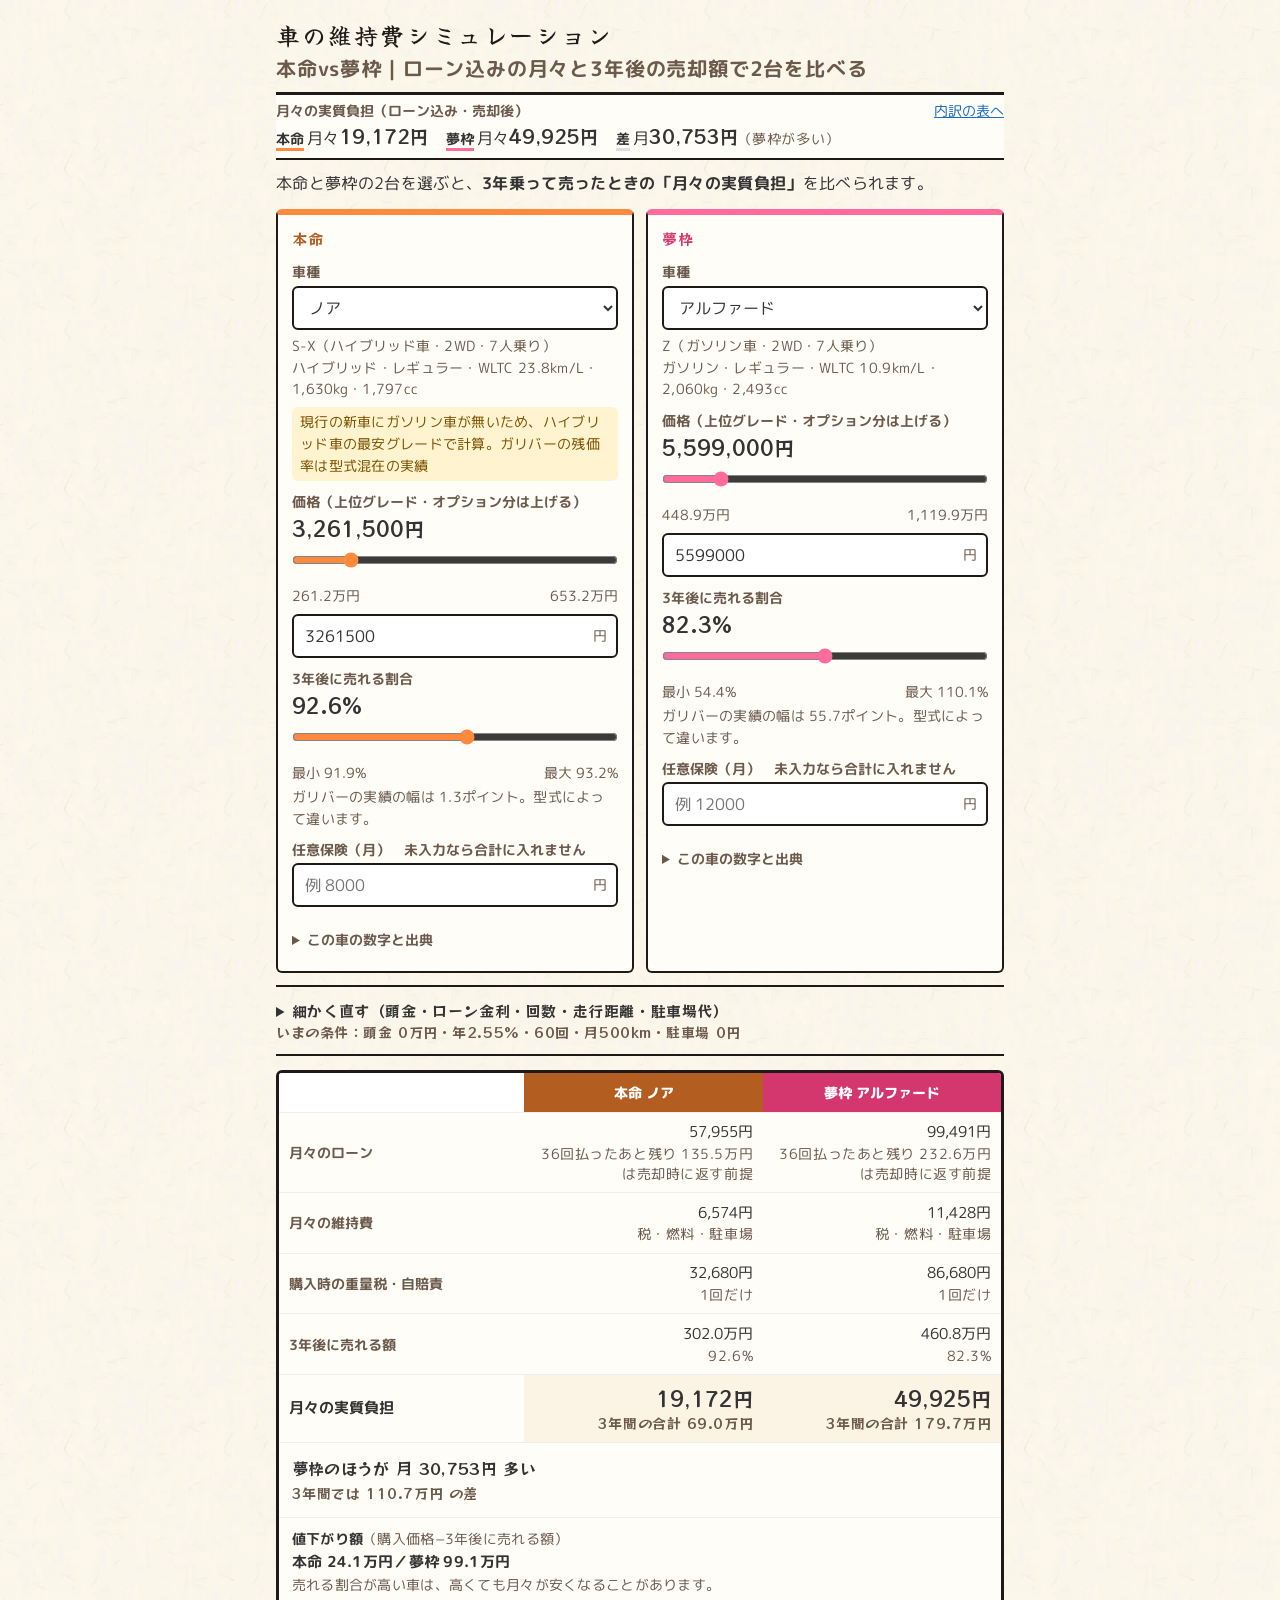
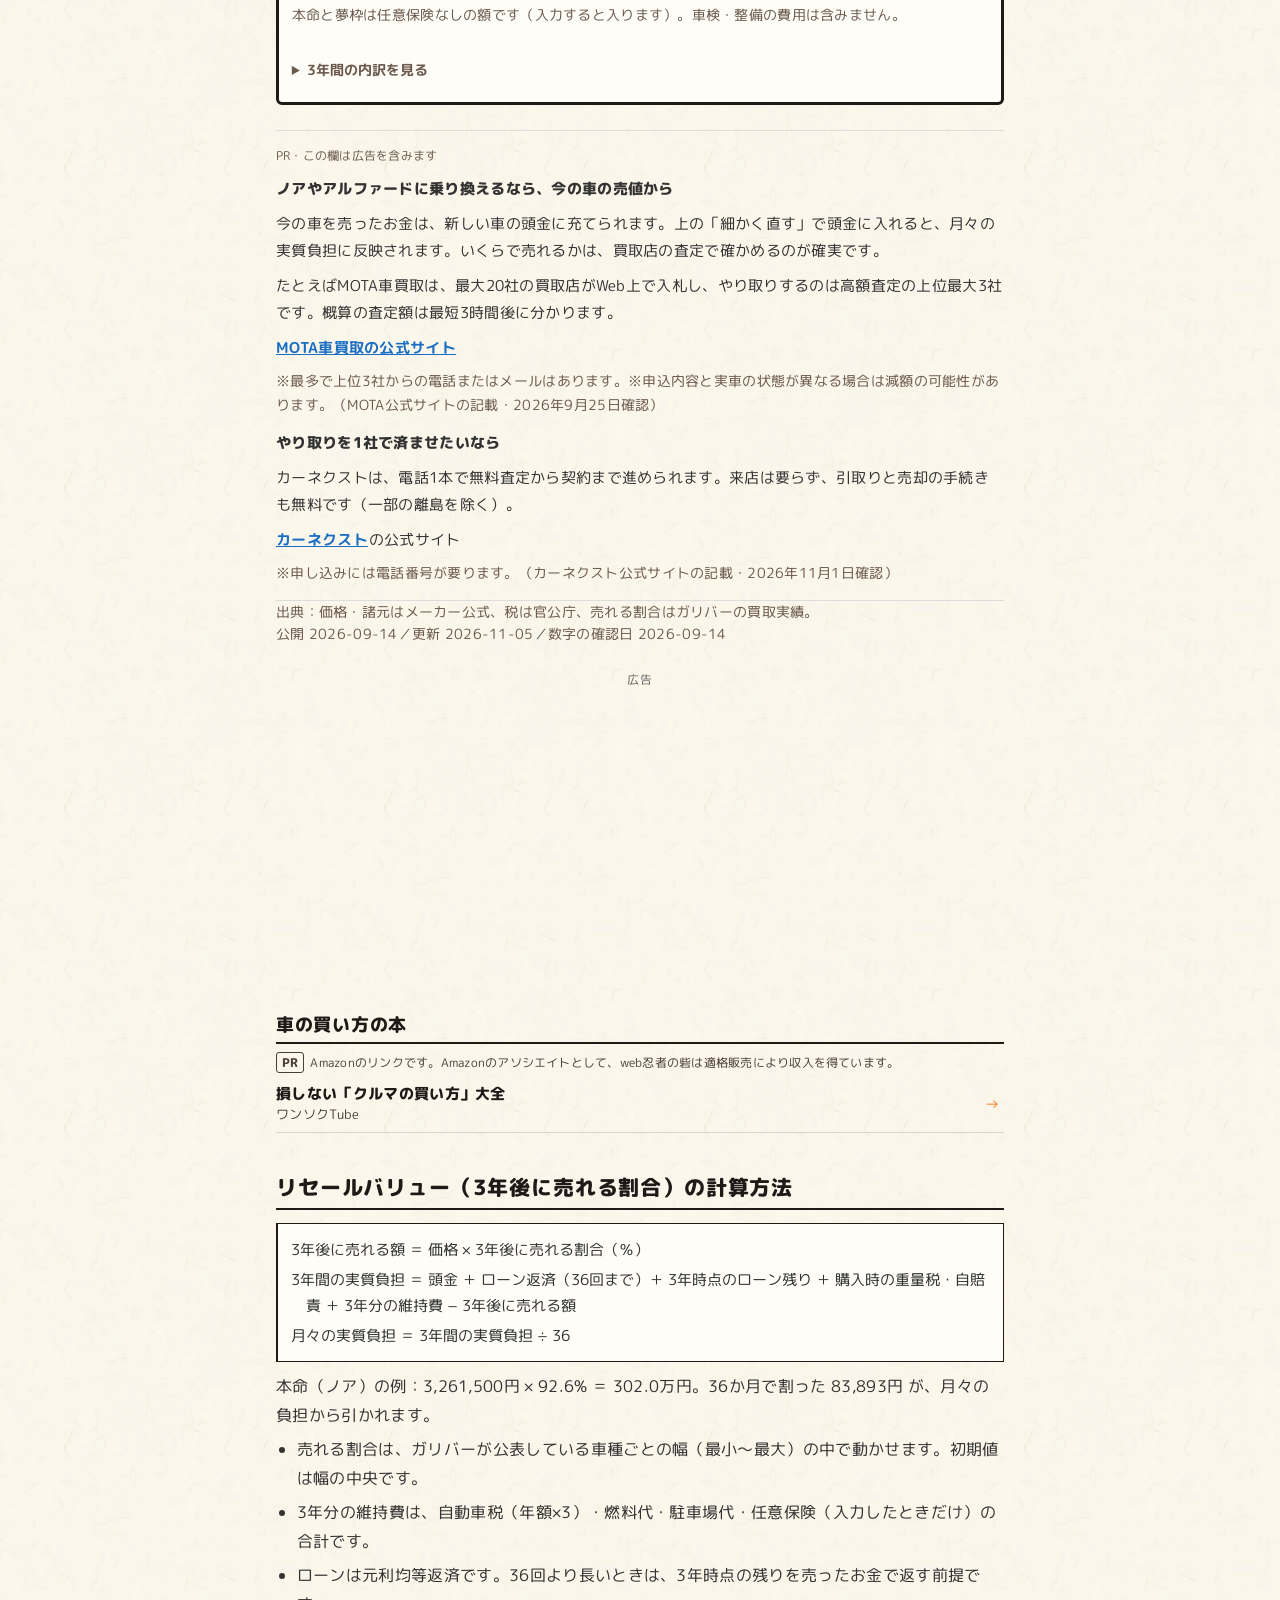
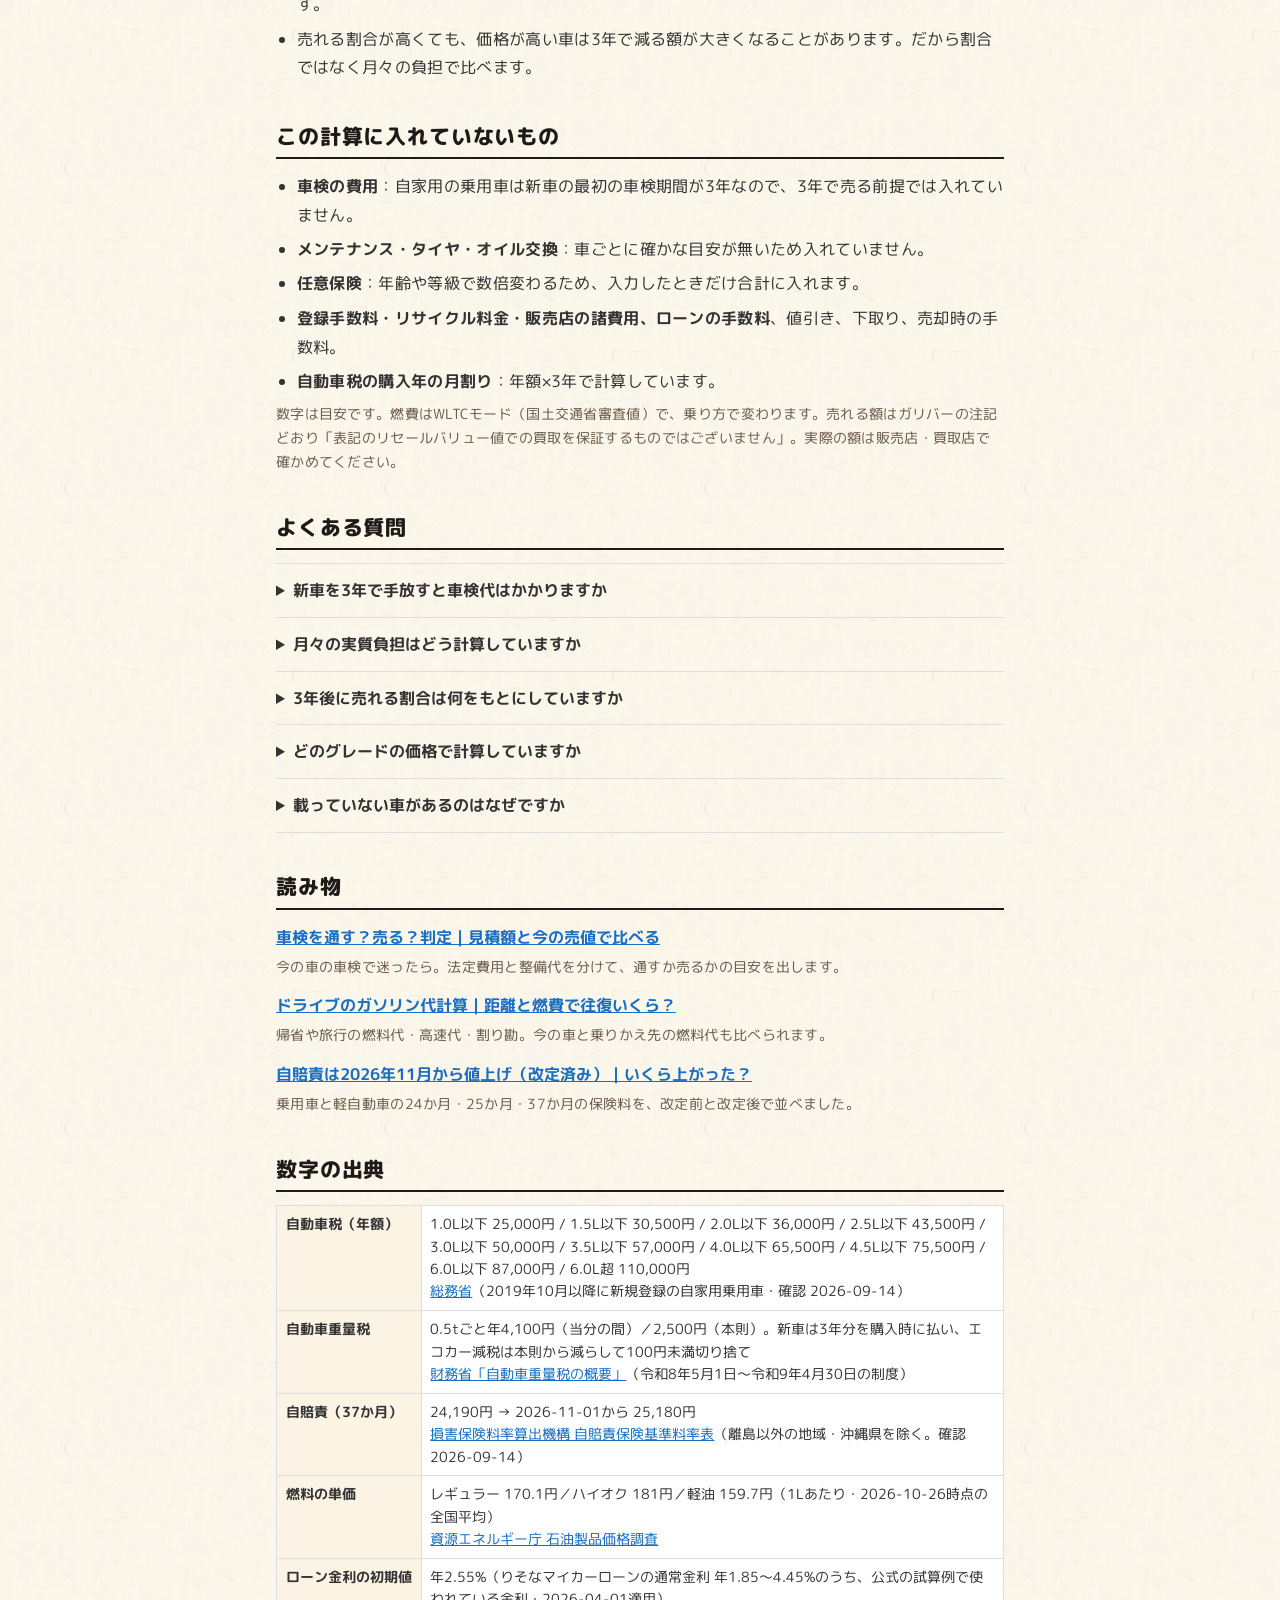
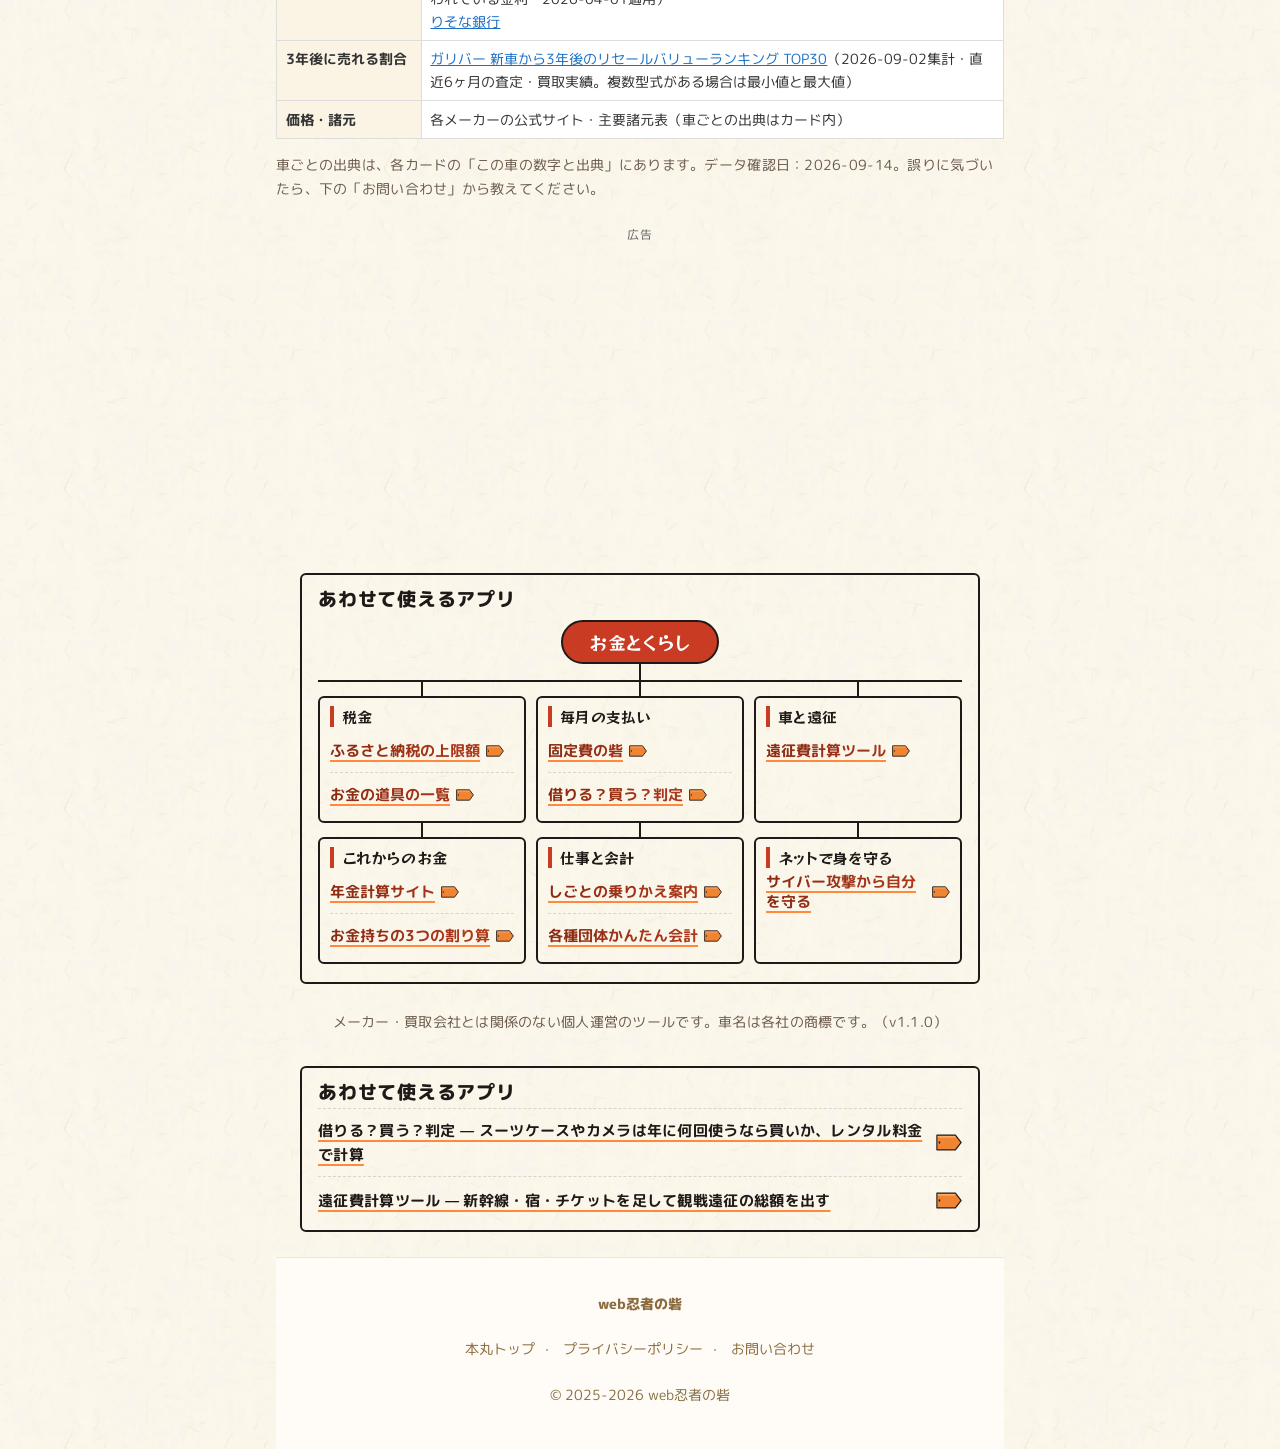
==== index.html @ e7113529 "答えまでを短く：入力を覚えて次は答えから・URL引数で主な入力を受け取る・計算イベントにvia - トップ: スマホでは金額の下に本命・夢枠の車選びを置き、夢枠のカードまで下がらずに比べられるように（" ====
<!DOCTYPE html>
<html lang="ja">
<head>
<meta charset="UTF-8">
<meta name="msvalidate.01" content="EF6E7C7B123A3218DAE3B152F5B0764D" />
<meta name="viewport" content="width=device-width, initial-scale=1">
<!--
  受け取れるURL引数（2026-11-23）。不正な値・範囲外の値は黙って無視して、ふだんの初期値を使う。
  引数があればそれを優先し、無ければ前回の入力（localStorage。失敗しても動く）、それも無ければ初期値（ノア→アルファード）。
  ■ トップ /（localStorage: car_top）
    a, b        車種ID（data/cars.json の id。例 ?a=yaris&b=harrier）
    pa, pb      価格（円・10万〜5億）
    ra, rb      3年後に売れる割合（%・その車のガリバーの幅の中だけ）
    ia, ib      任意保険（円/月・0〜100万）
    down        頭金（万円・0〜1万）   rate  ローン金利（年%・0〜20）
    months      ローン回数（12/24/36/48/60/72/84/96/120）
    km          月に走る距離（km・0〜10万）   parking  駐車場代（円/月・0〜100万）
  ■ /shaken/（localStorage: car_shaken）
    est, sale, opt, sale2  見積額・今の売値・急がない整備・通したあとの売値（万円・0〜1万）
    yrs   あと何年（1/2/4）   kind  futsu/kei   year  初度登録の年（選べる年だけ）
    weight 1/1.5/2/2.5/3      cc  1000/1500/2000/2500/3000/3500/4000/4500/6000/99999   eco  1
  ■ /drive/（localStorage: car_drive）
    km    片道の距離（km・0〜2万）   trip  1=片道/2=往復   times  回数（1〜400）
    car   車種ID（data/drive_cars.json・cars.json の id）   kmpl  燃費（1〜100）   price  1L/1kWhの値段（1〜1000）
    fuel  gasoline_regular/gasoline_premium/diesel/electric
    toll  高速代（円）   people  人数（1〜50）   nd  1=運転する人は払わない
    car2, kmpl2, price2, fuel2  比べる車（どれかがあれば「もう1台と比べる」を開く）
  GA4: compare_run / shaken_run / drive_run に via（url=引数で来た・saved=前回の入力・example=例ボタン・pick=上の車選び・form=入力欄・default=初期値）
-->

<title>車の維持費シミュレーション｜ローン込みの月々と売却額で2台比較【2026年】</title>
<meta name="description" content="車の維持費シミュレーション。車種を選ぶと、ローン込みの月々の支払いと維持費、3年後に売れる額まで入れた「月々の実質負担」を2台並べて比べられます。価格と諸元はメーカー公式、税は総務省・財務省、残価率はガリバーの買取実績の幅から計算。無料・登録不要。">
<link rel="canonical" href="https://car.kkpwebninja.com/">
<meta name="robots" content="index,follow,max-image-preview:large">
<meta name="theme-color" content="#ff8a3d">
<!-- WEBNINJA_UNIFIED_FAVICON -->
<link rel="icon" type="image/png" sizes="32x32" href="/favicon.png?v=2">
<link rel="icon" type="image/png" sizes="192x192" href="/favicon-192.png?v=2">
<link rel="apple-touch-icon" sizes="180x180" href="/apple-touch-icon.png?v=2">

<meta property="og:type" content="website">
<meta property="og:title" content="車の維持費シミュレーション｜ローン込みの月々と売却額で2台比較">
<meta property="og:description" content="車種を選ぶと、ローン・維持費・3年後の売却額まで入れた「月々の実質負担」を2台並べて比べられます。">
<meta property="og:url" content="https://car.kkpwebninja.com/">
<meta property="og:site_name" content="本命vs夢枠 車コスト比較">
<meta property="og:locale" content="ja_JP">
<meta property="og:image" content="https://car.kkpwebninja.com/ogp.jpg?d=20261023b">
<meta name="twitter:card" content="summary_large_image">
<meta name="twitter:image" content="https://car.kkpwebninja.com/ogp.jpg?d=20261023b">

<!-- GA4（砦共通） -->
<script async src="https://www.googletagmanager.com/gtag/js?id=G-2LM85GJN0L"></script>
<script>
  window.dataLayer = window.dataLayer || [];
  function gtag(){dataLayer.push(arguments);}
  gtag('js', new Date());
  gtag('config', 'G-2LM85GJN0L');
</script>
<script async data-overlays="bottom" src="https://pagead2.googlesyndication.com/pagead/js/adsbygoogle.js?client=ca-pub-1298304917726270" crossorigin="anonymous"></script>

<link rel="preconnect" href="https://fonts.googleapis.com">
<link rel="preconnect" href="https://fonts.gstatic.com" crossorigin>
<link href="https://fonts.googleapis.com/css2?family=M+PLUS+Rounded+1c:wght@400;700;800&display=swap" rel="stylesheet">

<script type="application/ld+json">
{
  "@context":"https://schema.org",
  "@graph":[
    {
      "@type":"WebApplication",
      "@id":"https://car.kkpwebninja.com/#app",
      "name":"車の維持費シミュレーション（本命vs夢枠 車コスト比較）",
      "alternateName":"本命vs夢枠 車コスト比較",
      "url":"https://car.kkpwebninja.com/",
      "applicationCategory":"FinanceApplication",
      "operatingSystem":"Web",
      "inLanguage":"ja",
      "softwareVersion":"1.1.0",
      "datePublished":"2026-09-14",
      "dateModified":"2026-11-05",
      "description":"車の維持費シミュレーション。検討中の車と憧れの車を並べ、ローン込みの月々の支払い・維持費・3年後の売却額を引いた月々の実質負担を比べる無料ツール。",
      "offers":{"@type":"Offer","price":"0","priceCurrency":"JPY"},
      "author":{"@type":"Organization","name":"web忍者の砦"},
      "publisher":{"@type":"Organization","name":"web忍者の砦","url":"https://kkpwebninja.com/"},
      "isAccessibleForFree":true
    },
    {
      "@type":"FAQPage",
      "@id":"https://car.kkpwebninja.com/#faq",
      "mainEntity":[
        {"@type":"Question","name":"新車を3年で手放すと車検代はかかりますか",
         "acceptedAnswer":{"@type":"Answer","text":"自家用の乗用車は、新車の最初の車検期間が3年です。3年以内に売る前提なので、この比較には車検の費用を入れていません。購入時に3年分の自動車重量税と37か月分の自賠責保険を払う計算にしています。"}},
        {"@type":"Question","name":"月々の実質負担はどう計算していますか",
         "acceptedAnswer":{"@type":"Answer","text":"頭金、36回までのローン返済、3年時点のローン残り、購入時の重量税と自賠責、3年分の自動車税・燃料代・駐車場代・任意保険を足し、3年後の売却見込み額を引いて、36か月で割っています。ローンは元利均等返済で計算します。"}},
        {"@type":"Question","name":"3年後に売れる割合は何をもとにしていますか",
         "acceptedAnswer":{"@type":"Answer","text":"ガリバーが公表している「新車から3年後のリセールバリューランキング TOP30」（2026年9月2日集計、直近6か月の査定・買取実績）の最小値と最大値の幅です。初期値はその中央を0.1%単位に丸めた値で、スライダーで動かせます。表記の値での買取を保証するものではありません。"}},
        {"@type":"Question","name":"どのグレードの価格で計算していますか",
         "acceptedAnswer":{"@type":"Answer","text":"各車種の、新車で一般に買える一番安いグレードのメーカー希望小売価格です。特別仕様車・福祉車両・KINTO専用仕様車は除いています。上位グレードやオプションを付ける場合は、価格のスライダーで上げてください。"}}
      ]
    }
  ]
}
</script>

<!-- 筆と太字はこのページで使う字だけ（python3 ~/test/kkp-kit/fonttext.py index.html data/cars.json --extra "（JS 内の全角文字すべて）"） -->
<link href="https://fonts.googleapis.com/css2?family=Yuji+Syuku&family=RocknRoll+One&display=swap&text=%25%26%2C-.%2F0123456789%3A%3D%3F%40ABCDEFGIJKLMNOPRSTUVWXZ%5B%5D_abcdefghijklmnopqrstuvwxyz%C2%A9%C2%B7%C3%97%C3%B7%E2%80%94%E2%80%9C%E2%80%9D%E2%80%BB%E2%86%92%E2%88%92%E3%80%81%E3%80%82%E3%80%85%E3%80%8C%E3%80%8D%E3%80%90%E3%80%91%E3%80%9C%E3%81%82%E3%81%84%E3%81%86%E3%81%88%E3%81%8A%E3%81%8B%E3%81%8C%E3%81%8D%E3%81%8E%E3%81%8F%E3%81%91%E3%81%92%E3%81%93%E3%81%94%E3%81%95%E3%81%96%E3%81%97%E3%81%98%E3%81%99%E3%81%9A%E3%81%9B%E3%81%9C%E3%81%9D%E3%81%9F%E3%81%A0%E3%81%A1%E3%81%A3%E3%81%A4%E3%81%A5%E3%81%A6%E3%81%A7%E3%81%A8%E3%81%A9%E3%81%AA%E3%81%AB%E3%81%AE%E3%81%AF%E3%81%B0%E3%81%B6%E3%81%B8%E3%81%B9%E3%81%BB%E3%81%BC%E3%81%BE%E3%81%BF%E3%82%80%E3%82%81%E3%82%82%E3%82%84%E3%82%88%E3%82%89%E3%82%8A%E3%82%8B%E3%82%8C%E3%82%8D%E3%82%8F%E3%82%92%E3%82%93%E3%82%A1%E3%82%A2%E3%82%A3%E3%82%A4%E3%82%A6%E3%82%A7%E3%82%A8%E3%82%AA%E3%82%AB%E3%82%AC%E3%82%AD%E3%82%AE%E3%82%AF%E3%82%B0%E3%82%B1%E3%82%B3%E3%82%B4%E3%82%B5%E3%82%B6%E3%82%B7%E3%82%B8%E3%82%B9%E3%82%BA%E3%82%BB%E3%82%BC%E3%82%BD%E3%82%BF%E3%83%80%E3%83%81%E3%83%83%E3%83%84%E3%83%86%E3%83%87%E3%83%88%E3%83%89%E3%83%8A%E3%83%8B%E3%83%8D%E3%83%8E%E3%83%8F%E3%83%90%E3%83%95%E3%83%96%E3%83%97%E3%83%99%E3%83%9A%E3%83%9B%E3%83%9C%E3%83%9D%E3%83%9E%E3%83%9F%E3%83%A0%E3%83%A1%E3%83%A2%E3%83%A4%E3%83%A5%E3%83%A7%E3%83%A8%E3%83%A9%E3%83%AA%E3%83%AB%E3%83%AC%E3%83%AD%E3%83%AF%E3%83%B3%E3%83%B4%E3%83%B6%E3%83%BB%E3%83%BC%E4%B8%80%E4%B8%87%E4%B8%8A%E4%B8%8B%E4%B8%8D%E4%B8%A1%E4%B8%A6%E4%B8%AD%E4%B8%B8%E4%B8%BB%E4%B9%97%E4%BA%86%E4%BA%8C%E4%BA%A4%E4%BA%BA%E4%BB%8A%E4%BB%95%E4%BB%98%E4%BB%A3%E4%BB%A4%E4%BB%A5%E4%BB%B6%E4%BB%BB%E4%BC%9A%E4%BD%8D%E4%BD%95%E4%BD%BF%E4%BE%8B%E4%BE%A1%E4%BF%82%E4%BF%83%E4%BF%9D%E5%80%8B%E5%80%8D%E5%80%9F%E5%80%A4%E5%85%83%E5%85%85%E5%85%8D%E5%85%A5%E5%85%A8%E5%85%AC%E5%85%B8%E5%86%85%E5%86%86%E5%86%8D%E5%87%BA%E5%88%86%E5%88%87%E5%88%9D%E5%88%A4%E5%88%A5%E5%88%A9%E5%88%B6%E5%88%BB%E5%89%87%E5%89%8D%E5%89%B2%E5%8A%9B%E5%8A%A0%E5%8A%A9%E5%8B%95%E5%8B%99%E5%8C%BA%E5%8D%98%E5%8D%B4%E5%8F%8A%E5%8F%8D%E5%8F%8E%E5%8F%96%E5%8F%97%E5%8F%A4%E5%8F%AF%E5%8F%B0%E5%90%84%E5%90%88%E5%90%8C%E5%90%8D%E5%90%AB%E5%91%8A%E5%91%BD%E5%92%8C%E5%93%81%E5%95%86%E5%95%8F%E5%96%B6%E5%9B%9E%E5%9B%BA%E5%9B%BD%E5%9C%9F%E5%9C%A8%E5%9C%B0%E5%9D%87%E5%9E%8B%E5%9F%9F%E5%9F%BA%E5%A0%B1%E5%A0%B4%E5%A2%83%E5%A3%B2%E5%A4%89%E5%A4%96%E5%A4%9A%E5%A4%A2%E5%A4%A7%E5%A4%AE%E5%AD%97%E5%AE%89%E5%AE%8C%E5%AE%98%E5%AE%9A%E5%AE%9F%E5%AE%B3%E5%AE%B6%E5%AE%B9%E5%AE%BF%E5%AF%A9%E5%AF%BE%E5%B0%82%E5%B0%8F%E5%B3%B6%E5%B7%9E%E5%B7%AE%E5%B8%8C%E5%B8%B8%E5%B9%85%E5%B9%B3%E5%B9%B4%E5%B9%B9%E5%BA%81%E5%BA%83%E5%BA%97%E5%BA%A6%E5%BC%8A%E5%BC%8F%E5%BC%95%E5%BD%93%E5%BE%81%E5%BE%8C%E5%BF%85%E5%BF%8D%E5%BF%9C%E6%80%A7%E6%83%85%E6%84%8F%E6%85%8B%E6%86%A7%E6%88%90%E6%88%A6%E6%89%8B%E6%89%95%E6%8B%85%E6%8B%AC%E6%8C%81%E6%8C%87%E6%8D%A8%E6%8E%92%E6%8F%83%E6%8F%90%E6%8F%9B%E6%90%8D%E6%94%AF%E6%94%B9%E6%94%BE%E6%95%99%E6%95%B0%E6%96%99%E6%96%AD%E6%96%B0%E6%96%B9%E6%97%A5%E6%98%A0%E6%99%82%E6%99%AE%E6%9B%B4%E6%9C%80%E6%9C%88%E6%9C%89%E6%9C%9B%E6%9C%9F%E6%9C%AA%E6%9C%AB%E6%9C%AC%E6%9C%AD%E6%9D%A1%E6%9D%A5%E6%9E%9C%E6%9E%A0%E6%9F%BB%E6%A0%BC%E6%A1%88%E6%A4%9C%E6%A6%82%E6%A7%8B%E6%A7%98%E6%A8%99%E6%A9%9F%E6%AC%84%E6%AC%A0%E6%AC%A1%E6%AC%A7%E6%AD%A3%E6%AE%8B%E6%AF%8E%E6%AF%94%E6%B0%97%E6%B2%96%E6%B2%B9%E6%B3%95%E6%B3%A8%E6%B7%B7%E6%B8%88%E6%B8%9B%E6%BA%80%E6%BA%90%E6%BA%96%E7%82%B9%E7%84%A1%E7%87%83%E7%89%A9%E7%89%B9%E7%8A%B6%E7%8E%87%E7%8F%BE%E7%92%B0%E7%94%9F%E7%94%A3%E7%94%A8%E7%94%B3%E7%94%BB%E7%95%AA%E7%95%B0%E7%99%BB%E7%9B%AE%E7%9B%B4%E7%9C%81%E7%9C%8C%E7%9F%A5%E7%9F%AD%E7%9F%B3%E7%A0%A6%E7%A2%BA%E7%A4%BA%E7%A4%BE%E7%A5%89%E7%A6%8F%E7%A8%8E%E7%A8%AE%E7%A9%8D%E7%AB%AF%E7%AD%89%E7%AE%97%E7%B4%84%E7%B4%9A%E7%B4%B0%E7%B5%82%E7%B5%90%E7%B5%A6%E7%B6%AD%E7%B7%8F%E7%B7%9A%E7%B8%84%E7%B8%BE%E7%BD%AE%E8%80%85%E8%83%BD%E8%87%AA%E8%88%AC%E8%A1%8C%E8%A1%A8%E8%A3%9C%E8%A3%BD%E8%A4%87%E8%A6%81%E8%A6%8B%E8%A6%8F%E8%A6%A7%E8%A6%B3%E8%A8%88%E8%A8%8E%E8%A8%98%E8%A8%AD%E8%A8%B3%E8%A8%BC%E8%A9%A6%E8%A9%B1%E8%AA%8D%E8%AA%A4%E8%AA%AD%E8%AA%BF%E8%AB%B8%E8%B1%A1%E8%B2%A0%E8%B2%A1%E8%B2%A8%E8%B2%A9%E8%B2%AC%E8%B2%B7%E8%B2%BB%E8%B3%87%E8%B3%A0%E8%B3%AA%E8%B3%BC%E8%B5%B0%E8%B5%B7%E8%B6%85%E8%B6%B3%E8%B7%9D%E8%BB%8A%E8%BB%BD%E8%BC%83%E8%BC%89%E8%BE%BC%E8%BF%91%E8%BF%94%E8%BF%BD%E9%80%9A%E9%80%B2%E9%81%8B%E9%81%8E%E9%81%94%E9%81%95%E9%81%A0%E9%81%A9%E9%81%B8%E9%87%8D%E9%87%8F%E9%87%91%E9%8A%80%E9%8C%B2%E9%95%B7%E9%96%8B%E9%96%93%E9%96%A2%E9%99%8D%E9%99%90%E9%99%A4%E9%99%BA%E9%9A%9B%E9%9B%86%E9%9B%A2%E9%9B%BB%E9%9D%A2%E9%A0%85%E9%A0%88%E9%A0%AD%E9%A1%8D%E9%A1%9E%E9%A7%90%E9%AB%98%E9%BD%A2%EF%BC%85%EF%BC%88%EF%BC%89%EF%BC%8B%EF%BC%8D%EF%BC%8F%EF%BC%90%EF%BC%92%EF%BC%94%EF%BC%95%EF%BC%97%EF%BC%9A%EF%BC%9D%EF%BC%9F%EF%BC%A1%EF%BC%A2%EF%BC%A7%EF%BC%A9%EF%BC%AC%EF%BC%AD%EF%BC%B2%EF%BC%B3%EF%BC%B4%EF%BC%B6%EF%BC%B8%EF%BC%BA%EF%BC%BB%EF%BC%BD%EF%BD%9C" rel="stylesheet">
<!-- 共通部品 D4（kkp-kit を kit/ にコピーしたもの。中は手で直さず kkp-kit 側で直して sync.sh） -->
<link rel="stylesheet" href="/kit/kit.css?v=afa429f">
<script src="/kit/kit.js?v=afa429f" defer></script>
<style>
:root{
  --orange:#ff8a3d; --orange-deep:#b35d20; --pink:#ff6b9d; --pink-deep:#d4366e; --yellow:#ffd43b;
  --cream:#fff8ee; --ink:#333; --ink-soft:#6b5a4c; --line:#ddd; --line-soft:#eee;
}
*{box-sizing:border-box}
html{-webkit-text-size-adjust:100%}
/* 地は白。クリームとオレンジは見出しの帯・表の見出しなど小さい面だけ */
body{margin:0;background:#fff;color:var(--ink);font-size:16px;
  font-family:"M PLUS Rounded 1c","Hiragino Maru Gothic ProN","Hiragino Sans","Meiryo",sans-serif;line-height:1.8}
.wrap{max-width:760px;margin:0 auto;padding:14px 16px 0}
h1{font-size:1.5rem;line-height:1.35;margin:.3rem 0 .5rem;font-weight:800;letter-spacing:.01em}
h1 small{display:block;font-size:.875rem;color:var(--ink-soft);font-weight:700;margin-top:.15rem;line-height:1.5}
.lead{margin:.6rem 0 .2rem;font-size:1rem;line-height:1.7}
.updated{margin:0 0 .6rem;font-size:.875rem;color:var(--ink-soft);line-height:1.6}
h2{font-size:1.3125rem;line-height:1.45;margin:2.4rem 0 .8rem;font-weight:800;padding:.35rem .6rem;border-left:4px solid var(--orange);background:var(--cream)}
a{color:#1a6fc4}

/* ===== 結果の要約（入力欄の上。電卓の範囲にいる間は上に残る） ===== */
.sum{position:sticky;top:0;z-index:5;background:#fff;border-top:2px solid var(--ink);border-bottom:1px solid var(--line);
  padding:.35rem 0 .4rem;min-height:5.4rem}
@media(min-width:720px){.sum{min-height:3.6rem}}
.sum-h{font-size:.875rem;color:var(--ink-soft);font-weight:700;line-height:1.4;display:flex;justify-content:space-between;gap:.6rem}
.sum-h a{font-weight:400;white-space:nowrap}
.sum-row{display:flex;flex-wrap:wrap;gap:0 1.1rem;font-size:1rem;line-height:1.6;margin-top:.1rem}
.sum-row span{white-space:nowrap}
.sum-row b{font-size:1.15rem;font-variant-numeric:tabular-nums}
.sum-row small{font-size:.875rem;color:var(--ink-soft)}
.sum-row i{font-style:normal;font-weight:700;font-size:.875rem;border-bottom:3px solid var(--orange);margin-right:.2rem}
.sum-row .sb i{border-color:var(--pink)}
.sum-row .sd i{border-color:var(--line)}
#result{scroll-margin-top:6rem}

/* ===== 2台の入力 ===== */
.cards{display:grid;grid-template-columns:1fr;gap:12px;margin-top:12px}
@media(min-width:720px){.cards{grid-template-columns:1fr 1fr}}
.card{background:#fff;border:1px solid var(--line);border-top:4px solid var(--orange);border-radius:10px;padding:10px 14px 10px}
.card.b{border-top-color:var(--pink)}
.tag{display:block;font-size:.9375rem;font-weight:800;color:var(--orange-deep);margin-bottom:.1rem}
.card.b .tag{color:var(--pink-deep)}
label.field{display:block;font-size:.875rem;font-weight:700;color:var(--ink-soft);margin:.6rem 0 .2rem;line-height:1.5}
select,input[type=number]{width:100%;font:inherit;font-size:1rem;color:var(--ink);background:#fff;
  border:2px solid #d8cdbd;border-radius:8px;padding:.5rem .7rem;min-height:44px;line-height:1.5}
select:focus,input:focus{outline:none;border-color:var(--orange)}
.grade{font-size:.875rem;color:var(--ink-soft);margin:.35rem 0 0;line-height:1.55}
.hvnote{font-size:.875rem;color:#7a5200;background:#fff4cf;border-radius:6px;padding:.3rem .5rem;margin:.4rem 0 0;line-height:1.55}
.big{font-size:1.25rem;font-weight:800;margin:.05rem 0;line-height:1.4}
input[type=range]{width:100%;accent-color:var(--orange);height:32px;margin:0}
.card.b input[type=range]{accent-color:var(--pink)}
.ends{display:flex;justify-content:space-between;font-size:.875rem;color:var(--ink-soft);margin-top:-2px}
.range-note{font-size:.875rem;color:var(--ink-soft);margin:.1rem 0 0;line-height:1.55}
details{margin:.6rem 0 0}
summary{cursor:pointer;font-size:.875rem;font-weight:700;color:var(--ink-soft);padding:.6rem 0}
.src{font-size:.875rem;line-height:1.6;margin:.2rem 0 .4rem;padding-left:1.1rem}
.src li{margin:.15rem 0}
.spec{font-size:.875rem;margin:.2rem 0;border-collapse:collapse;width:100%;line-height:1.55}
.spec th,.spec td{text-align:left;padding:.25rem .3rem;border-bottom:1px solid var(--line-soft);vertical-align:top}
.spec th{color:var(--ink-soft);font-weight:700;white-space:nowrap;width:6.5em}

/* ===== 共通条件（初期は畳む） ===== */
.common{border-top:1px solid var(--line);border-bottom:1px solid var(--line);margin-top:12px;padding:.2rem 0}
.common>summary{font-size:.9375rem;color:var(--ink);padding:.5rem 0;line-height:1.55}
.common>summary small{display:block;font-size:.875rem;font-weight:400;color:var(--ink-soft)}
.common-grid{display:grid;grid-template-columns:1fr 1fr;gap:0 12px}
@media(min-width:720px){.common-grid{grid-template-columns:repeat(5,1fr)}}
.unit{position:relative}
.unit span{position:absolute;right:.7rem;top:50%;transform:translateY(-50%);font-size:.875rem;color:var(--ink-soft);pointer-events:none}
.unit input{padding-right:2.6rem}
.hint{font-size:.875rem;color:var(--ink-soft);margin:.5rem 0 .6rem;line-height:1.6}

/* ===== 結果の表 ===== */
.result{background:#fff;border:1px solid var(--line);border-radius:10px;margin-top:14px;overflow:hidden}
.result table{width:100%;border-collapse:collapse;font-size:.9375rem;line-height:1.5}
.result th,.result td{padding:.55rem .6rem;border-bottom:1px solid var(--line-soft)}
.result thead th{font-size:.875rem;color:#fff;font-weight:800}
.result thead th.ha{background:var(--orange-deep)}
.result thead th.hb{background:var(--pink-deep)}
.result thead th.hl{background:#fff;color:var(--ink-soft)}
.result tbody th{text-align:left;font-weight:700;font-size:.875rem;color:var(--ink-soft);width:34%}
.result td{text-align:right;font-variant-numeric:tabular-nums;white-space:nowrap}
.result td small{display:block;font-size:.875rem;color:var(--ink-soft);white-space:normal;line-height:1.4}
.drop-note{margin:0 0 .5rem;padding:.6rem .8rem 0;border-top:1px solid var(--line-soft);font-size:.875rem;line-height:1.6;color:var(--ink-soft)}
.drop-note b{color:var(--ink)}
.drop-note span{display:block;font-size:.9375rem;font-weight:700;color:var(--ink);font-variant-numeric:tabular-nums}
.result tr.total th{color:var(--ink);font-size:.9375rem}
.result tr.total td{font-size:1.25rem;font-weight:800;background:var(--cream)}
.diff{font-weight:800;padding:.7rem .8rem .8rem;font-size:1rem}
.diff small{display:block;font-weight:400;font-size:.875rem;color:var(--ink-soft)}
.excluded-note{font-size:.875rem;color:var(--ink-soft);padding:0 .8rem .7rem;margin:0;line-height:1.6}
.breakdown{padding:0 .8rem .6rem}
.breakdown table{font-size:.875rem}
.breakdown td,.breakdown th{padding:.35rem .4rem}
.err{background:#ffe9e9;color:#9b1c1c;border-radius:8px;padding:.8rem 1rem;font-size:.9375rem}

/* ===== 本文 ===== */
.box{font-size:1rem}
.box ul{margin:.2rem 0;padding-left:1.3rem}
.box li{margin:.35rem 0}
.formula{margin:.6rem 0;padding:.5rem .8rem;border:1px solid var(--line);border-left:4px solid var(--line);font-size:.9375rem;line-height:1.7}
.formula div{padding-left:1em;text-indent:-1em;margin:.3rem 0}
.faq details{border-bottom:1px solid var(--line);padding:.3rem 0;margin:0}
.faq details:first-child{border-top:1px solid var(--line)}
.faq summary{font-size:1rem;color:var(--ink);padding:.45rem 0}
.faq p{margin:.2rem 0 .7rem;font-size:1rem}
.srctable{width:100%;border-collapse:collapse;font-size:.875rem;line-height:1.6;background:#fff}
.srctable th,.srctable td{border:1px solid var(--line);padding:.45rem .55rem;text-align:left;vertical-align:top}
.srctable th{background:var(--cream);white-space:nowrap}
.scroll{overflow-x:auto}
.note{font-size:.875rem;color:var(--ink-soft);line-height:1.7}
.sell{margin:1.6rem 0 0;padding:.9rem 0;border-top:1px solid var(--line);border-bottom:1px solid var(--line);font-size:.9375rem;line-height:1.8}
.sell p{margin:0 0 .5rem}
.sell-h{font-weight:800}
.pr-tag{margin:0 0 .2rem;font-size:.75rem;color:var(--ink-soft,#6b5a4c)}
.sell-link a{font-weight:700}
.sell-pr{display:inline-block;font-size:.875rem;color:var(--ink-soft);border:1px solid #bbb;border-radius:2px;padding:0 4px;margin-right:6px;line-height:1.6;vertical-align:1px}

/* ===== 広告（標準サイズ・ラベルつき・高さ予約） ===== */
.kkp-ad{text-align:center;margin:1.4rem auto 0;max-width:680px;min-height:288px;padding-top:6px}
.kkp-ad-label{font-size:12px;color:#666;letter-spacing:.08em;margin:0 0 6px;line-height:1}
.kkp-ad ins.adsbygoogle{display:block;width:300px;height:250px;margin:0 auto}
@media(min-width:768px){.kkp-ad{min-height:318px}.kkp-ad ins.adsbygoogle{width:336px;height:280px}}
/* ===== 2026-10-19 共通部品 D4（ストリート和忍者）に見た目をそろえる（お金・くらしは控えめに） =====
   数字と表が主役。本命＝オレンジ／夢枠＝ピンクの色分け・数字・出典・計算・MOTA の欄・広告・GA4・JSON-LD・title は変えない。 */
body.k-page{background:var(--k-surface) url(/kit/img/d4-washi.webp) 0 0/320px auto;color:var(--ink);line-height:1.8}
h1{font-family:var(--k-brush);font-weight:400;letter-spacing:.08em;color:var(--k-sumi);font-feature-settings:"palt" 1}
h1 small{font-family:var(--k-body);letter-spacing:.02em}
h2{font-family:var(--k-head);font-weight:800;letter-spacing:.04em;color:var(--k-sumi);background:var(--k-kinari) url(/kit/img/d4-washi.webp) 0 0/320px auto;border:var(--k-bw-s) solid var(--k-sumi);border-left:8px solid var(--k-orange);border-radius:var(--k-r);font-feature-settings:"palt" 1}
.sum{background:var(--k-surface);border-top:var(--k-bw) solid var(--k-sumi);border-bottom:var(--k-bw-s) solid var(--k-sumi)}
.sum-row b{font-family:var(--k-bold);font-weight:400}
.card{background:var(--k-surface);border:var(--k-bw-s) solid var(--k-sumi);border-top:6px solid var(--orange);border-radius:var(--k-r);box-shadow:var(--k-sh-s)}
.card.b{border-top-color:var(--pink)}
.tag{font-family:var(--k-bold);font-weight:400;letter-spacing:.06em}
.big{font-family:var(--k-bold);font-weight:400;font-variant-numeric:tabular-nums}
select,input[type=number]{border:var(--k-bw-s) solid var(--k-sumi);border-radius:var(--k-r)}
select:focus,input:focus{border-color:var(--k-shu)}
.common{border-top:var(--k-bw-s) solid var(--k-sumi);border-bottom:var(--k-bw-s) solid var(--k-sumi)}
.common>summary{font-family:var(--k-bold);font-weight:400;letter-spacing:.04em}
.result{background:var(--k-surface);border:var(--k-bw) solid var(--k-sumi);border-radius:var(--k-r);box-shadow:var(--k-sh-l)}
.result tr.total td{font-family:var(--k-bold);font-weight:400;background:var(--k-kinari)}
.diff{font-family:var(--k-bold);font-weight:400;letter-spacing:.02em}
.srctable th{background:var(--k-kinari)}
.formula{border-color:var(--k-sumi);border-left-color:var(--k-orange);background:var(--k-surface)}
/* ===== 2026-10-20 清潔感（kkp-kit 17eac63 の方針）: 見出しは k-h2 の形（帯・枠・左線なし、墨2pxの下線）・入れ物に影を付けない =====
   本命＝オレンジ／夢枠＝ピンクの上の線・数字・出典・計算・MOTA の欄・広告は不変。 */
h2{background:none;border:0;border-bottom:var(--k-bw-s) solid var(--k-sumi);border-radius:0;padding:0 0 6px}
.card,.result{box-shadow:none}
.formula{border-left:var(--k-bw-s) solid var(--k-sumi)}
.neg-note{display:block;font-size:14px;font-weight:400;line-height:1.3}
</style>
<!-- kkp-rel-d4:start -->
<style id="kkp-rel-d4">
/* あわせて使えるアプリ（統一仕様の欄）を D4 に: 和紙の面・筆の見出し・墨の字＋オレンジの下線＋道しるべ。入れ物なので影なし（kit: 影は押せるものだけ）。中身とリンクは触らない（インライン style に勝つため !important） */
@media screen{
.kkp-rel{box-sizing:border-box;background:var(--k-kinari) url(/kit/img/d4-washi.webp) 0 0/320px auto!important;border:var(--k-bw-s) solid var(--k-sumi)!important;border-radius:var(--k-r)!important;box-shadow:none!important;padding:12px 16px 6px!important;color:var(--k-sumi);text-align:left}
.kkp-rel>div:first-child,.kkp-rel>b:first-child{display:block;margin:0 0 4px!important;padding:0!important;border:0!important;font-family:var(--k-head)!important;font-weight:800!important;font-size:19px!important;line-height:1.3!important;letter-spacing:.04em;color:var(--k-sumi)!important;font-feature-settings:"palt" 1}
.kkp-rel>a{display:flex!important;align-items:center;gap:12px;box-sizing:border-box;min-height:48px;margin:0!important;padding:10px 0!important;border:0!important;border-top:1px dashed var(--k-line-soft)!important;background:none!important;color:var(--k-sumi)!important;font-size:15px!important;font-weight:700!important;line-height:1.55!important;letter-spacing:.02em;text-decoration:underline!important;text-decoration-color:var(--k-orange)!important;text-decoration-thickness:2px!important;text-underline-offset:4px;-webkit-tap-highlight-color:transparent}
.kkp-rel>a::after{content:"";flex:none;width:26px;height:17px;margin-left:auto;background:var(--k-sign) center/100% 100% no-repeat;transition:transform .2s}
.kkp-rel>a:hover{color:var(--k-shu)!important}
.kkp-rel>a:hover::after,.kkp-rel>a:active::after,.kkp-rel>a:focus-visible::after{transform:translateX(4px)}
}
@media screen and (max-width:712px){.kkp-rel{max-width:calc(100vw - 24px)!important;margin-left:auto!important;margin-right:auto!important}}
/* 本の紹介（Amazonアソシエイト・2026-11-04） */
.bk{margin-top:26px}
.bk>h2{margin:0;padding-bottom:4px;border-bottom:2px solid var(--k-sumi);font-size:18px;font-weight:800}
.bk-pr{margin:8px 0 2px;font-size:12px;line-height:1.6;color:var(--k-text-2)}
.bk-pr span{display:inline-block;margin-right:6px;padding:0 5px;border:1.5px solid var(--k-text-2);border-radius:3px;font-weight:800}
.bk-list{margin:0;padding:0;list-style:none}
.bk-list li{border-bottom:1px solid var(--k-line-soft)}
.bk-list a{display:flex;flex-direction:column;justify-content:center;min-height:52px;padding:8px 26px 8px 0;position:relative;text-decoration:none;color:var(--k-sumi)}
.bk-list b{font-size:15px;font-weight:800;line-height:1.45}
.bk-list span{font-size:13px;line-height:1.5;color:var(--k-text-2)}
.bk-list em{font-style:normal;font-weight:800;color:var(--k-sumi)}
.bk-list a::after{content:"→";position:absolute;right:4px;top:50%;transform:translateY(-50%);color:var(--k-orange)}
.bk-ku{margin:8px 0 0;font-size:13px;line-height:1.7;color:var(--k-text-2)}
.bk-ku a{font-weight:800;color:var(--k-sumi)}
</style>
<!-- kkp-rel-d4:end -->
<style id="pick-1123">.pick{display:grid;grid-template-columns:1fr 1fr;gap:.5rem;margin:.4rem 0 .8rem}
@media(min-width:720px){.pick{display:none}}
.pick label{display:block;min-width:0}.pick span{display:block;font-size:.875rem;font-weight:800}
.pick .pa{color:var(--orange-deep)}.pick .pb{color:var(--pink-deep)}
.pick select{min-height:44px;font-size:16px;padding-right:1.4rem;text-overflow:ellipsis}
.restored{margin:-.3rem 0 .8rem;font-size:.875rem;color:var(--ink-soft)}
.restored button{min-height:44px;margin-left:.3rem;font:inherit;font-size:.875rem;color:#1a6fc4;background:none;border:0;text-decoration:underline;cursor:pointer;padding:0 .2rem}</style>
<style id="price-in-110">.price-in{margin:.4rem 0 .2rem}.price-in input{width:100%;min-height:44px;font-size:16px}</style>
</head>
<body class="k-page">
<div class="wrap">

<h1>車の維持費シミュレーション<small>本命vs夢枠｜ローン込みの月々と3年後の売却額で2台を比べる</small></h1>

<div id="loadError" class="err" hidden></div>
<div id="staleWarn" class="err" hidden></div>

<div class="tool">
<div class="sum" id="sum">
  <div class="sum-h"><span>月々の実質負担（ローン込み・売却後）</span><a href="#result">内訳の表へ</a></div>
  <div class="sum-row"><span class="sa"><i>本命</i>月々<b id="sumA">—</b></span><span class="sb"><i>夢枠</i>月々<b id="sumB">—</b></span><span class="sd"><i>差</i>月<b id="sumD">—</b><small id="sumW"></small></span></div>
</div>

<p class="lead">本命と夢枠の2台を選ぶと、<b>3年乗って売ったときの「月々の実質負担」</b>を比べられます。</p>
<!-- 2026-11-23 2台をここで選べば上の金額がすぐ変わる（下のカードの車種と連動。夢枠のカードまで下がらなくてよい） -->
<div class="pick" id="pick">
  <label><span class="pa">本命</span><select id="pick-a" aria-label="本命の車種"></select></label>
  <label><span class="pb">夢枠</span><select id="pick-b" aria-label="夢枠の車種"></select></label>
</div>
<p class="restored" id="restored" hidden>前回の車と条件で計算しています。<button type="button" id="resetBtn">はじめの例に戻す</button></p>

<div class="cards">
  <section class="card a" aria-label="本命">
    <span class="tag">本命</span>
    <label class="field" for="car-a">車種</label>
    <select id="car-a"></select>
    <p class="grade" id="grade-a"></p>
    <p class="hvnote" id="hv-a" hidden></p>

    <label class="field" for="price-a">価格（上位グレード・オプション分は上げる）</label>
    <div class="big" id="priceval-a"></div>
    <input type="range" id="price-a">
    <div class="ends"><span id="pmin-a"></span><span id="pmax-a"></span></div>
    <div class="unit price-in"><input type="number" id="pricein-a" min="0" step="1" inputmode="numeric" aria-label="価格を数字で入れる（円）"><span>円</span></div>

    <label class="field" for="resale-a">3年後に売れる割合</label>
    <div class="big" id="rval-a"></div>
    <input type="range" id="resale-a" step="0.1">
    <div class="ends"><span id="rmin-a"></span><span id="rmax-a"></span></div>
    <p class="range-note" id="rnote-a"></p>

    <label class="field" for="ins-a">任意保険（月）　未入力なら合計に入れません</label>
    <div class="unit"><input type="number" id="ins-a" min="0" step="100" inputmode="numeric" placeholder="例 8000"><span>円</span></div>

    <details><summary>この車の数字と出典</summary><div id="src-a"></div></details>
  </section>

  <section class="card b" aria-label="夢枠">
    <span class="tag">夢枠</span>
    <label class="field" for="car-b">車種</label>
    <select id="car-b"></select>
    <p class="grade" id="grade-b"></p>
    <p class="hvnote" id="hv-b" hidden></p>

    <label class="field" for="price-b">価格（上位グレード・オプション分は上げる）</label>
    <div class="big" id="priceval-b"></div>
    <input type="range" id="price-b">
    <div class="ends"><span id="pmin-b"></span><span id="pmax-b"></span></div>
    <div class="unit price-in"><input type="number" id="pricein-b" min="0" step="1" inputmode="numeric" aria-label="価格を数字で入れる（円）"><span>円</span></div>

    <label class="field" for="resale-b">3年後に売れる割合</label>
    <div class="big" id="rval-b"></div>
    <input type="range" id="resale-b" step="0.1">
    <div class="ends"><span id="rmin-b"></span><span id="rmax-b"></span></div>
    <p class="range-note" id="rnote-b"></p>

    <label class="field" for="ins-b">任意保険（月）　未入力なら合計に入れません</label>
    <div class="unit"><input type="number" id="ins-b" min="0" step="100" inputmode="numeric" placeholder="例 12000"><span>円</span></div>

    <details><summary>この車の数字と出典</summary><div id="src-b"></div></details>
  </section>
</div>

<details class="common" id="commonBox">
  <summary>細かく直す（頭金・ローン金利・回数・走行距離・駐車場代）<small id="commonNow"></small></summary>
  <div class="common-grid">
    <div><label class="field" for="down">頭金</label><div class="unit"><input type="number" id="down" min="0" step="10" value="0" inputmode="numeric"><span>万円</span></div></div>
    <div><label class="field" for="rate">ローン金利（年）</label><div class="unit"><input type="number" id="rate" min="0" max="20" step="0.01" value="2.55" inputmode="decimal"><span>%</span></div></div>
    <div><label class="field" for="months">ローン回数</label>
      <select id="months">
        <option value="12">12回（1年）</option><option value="24">24回（2年）</option><option value="36">36回（3年）</option>
        <option value="48">48回（4年）</option><option value="60" selected>60回（5年）</option><option value="72">72回（6年）</option>
        <option value="84">84回（7年）</option><option value="96">96回（8年）</option><option value="120">120回（10年）</option>
      </select></div>
    <div><label class="field" for="km">月に走る距離</label><div class="unit"><input type="number" id="km" min="0" step="50" value="500" inputmode="numeric"><span>km</span></div></div>
    <div><label class="field" for="parking">駐車場代（月）</label><div class="unit"><input type="number" id="parking" min="0" step="500" value="0" inputmode="numeric"><span>円</span></div></div>
  </div>
  <p class="hint" id="rateHint"></p>
</details>

<section class="result" aria-live="polite" id="result">
  <table>
    <thead><tr><th class="hl"></th><th class="ha" id="hA">本命</th><th class="hb" id="hB">夢枠</th></tr></thead>
    <tbody id="rows"></tbody>
  </table>
  <div class="diff" id="diff"></div>
  <p class="drop-note" id="dropNote"></p>
  <p class="excluded-note" id="insNote"></p>
  <div class="breakdown"><details><summary>3年間の内訳を見る</summary><div id="breakdown"></div></details></div>
</section>
</div><!-- /.tool -->

<!-- 今の車の売却（2026-09-25・MOTA公式 https://autoc-one.jp/ullo/ で確認。表現はMOTAのクリエイティブチェックリストVer.5.0に合わせる: R13注釈・R17「入札」・R29頭金充当）。
     A8提携前は公式への通常リンク。提携後は MOTA_A8 に <a>…</a><img> を入れて PR 付きに差し替える -->
<div class="sell" id="sell">
  <p class="pr-tag">PR・この欄は広告を含みます</p>
  <p class="sell-h" id="sellH">今の車を売って乗り換えるなら</p>
  <p>今の車を売ったお金は、新しい車の頭金に充てられます。上の「細かく直す」で頭金に入れると、月々の実質負担に反映されます。いくらで売れるかは、買取店の査定で確かめるのが確実です。</p>
  <p>たとえばMOTA車買取は、最大20社の買取店がWeb上で入札し、やり取りするのは高額査定の上位最大3社です。概算の査定額は最短3時間後に分かります。</p>
  <p class="sell-link" id="sellLink"><a href="https://autoc-one.jp/ullo/" target="_blank" rel="noopener">MOTA車買取の公式サイト</a></p>
  <p class="note" style="margin:.2rem 0 0">※最多で上位3社からの電話またはメールはあります。※申込内容と実車の状態が異なる場合は減額の可能性があります。（MOTA公式サイトの記載・2026年9月25日確認）</p>
  <!-- 中古車買取カーネクスト（A8 s00000014380003・素材ID 016）。文面は飛び先 carnext.jp/lp/af21/ の記載（2026-11-01確認）。
       タイトル・説明に「怪しい・悪質・しつこい・やばい・廃車・古い車」等は使わない（A8の備考） -->
  <div id="sellCn">
    <p class="sell-h" style="margin-top:.8rem">やり取りを1社で済ませたいなら</p>
    <p>カーネクストは、電話1本で無料査定から契約まで進められます。来店は要らず、引取りと売却の手続きも無料です（一部の離島を除く）。</p>
    <p class="sell-link"><a id="cnLink" href="https://px.a8.net/svt/ejp?a8mat=4BGAUW+7B5QSI+32YG+HYFLU" target="_blank" rel="nofollow noopener">カーネクスト</a><img border="0" width="1" height="1" src="https://www15.a8.net/0.gif?a8mat=4BGAUW+7B5QSI+32YG+HYFLU" alt="">の公式サイト</p>
    <p class="note" style="margin:.2rem 0 0">※申し込みには電話番号が要ります。（カーネクスト公式サイトの記載・2026年11月1日確認）</p>
  </div>
</div>
<p class="updated">出典：価格・諸元はメーカー公式、税は官公庁、売れる割合はガリバーの買取実績。<br>公開 2026-09-14／更新 <time id="pageUpdated" datetime="2026-11-05">2026-11-05</time>／数字の確認日 <span id="checkedTop"></span></p>

<div class="kkp-ad">
  <div class="kkp-ad-label">広告</div>
  <ins class="adsbygoogle" style="display:block"
       data-ad-client="ca-pub-1298304917726270"
       data-ad-slot="2937937957"
       data-ad-format="rectangle"
       data-full-width-responsive="false"></ins>
</div>

<!-- 本の紹介（Amazonアソシエイト・2026-11-04。価格は書かない・読み放題は置いた日に商品ページで確認） -->
<section class="bk" aria-labelledby="bk-h">
  <h2 id="bk-h">車の買い方の本</h2>
  <p class="bk-pr"><span>PR</span>Amazonのリンクです。Amazonのアソシエイトとして、web忍者の砦は適格販売により収入を得ています。</p>
  <ul class="bk-list">
    <li><a href="https://www.amazon.co.jp/dp/4046072962?tag=kkp15-22" target="_blank" rel="nofollow sponsored noopener" onclick="if(typeof gtag==='function')gtag('event','aff_amazon_book')"><b>損しない「クルマの買い方」大全</b><span>ワンソクTube</span></a></li>
  </ul>
</section>

<h2>リセールバリュー（3年後に売れる割合）の計算方法</h2>
<div class="box">
  <div class="formula">
    <div>3年後に売れる額 ＝ 価格 × 3年後に売れる割合（％）</div>
    <div>3年間の実質負担 ＝ 頭金 ＋ ローン返済（36回まで）＋ 3年時点のローン残り ＋ 購入時の重量税・自賠責 ＋ 3年分の維持費 − 3年後に売れる額</div>
    <div>月々の実質負担 ＝ 3年間の実質負担 ÷ 36</div>
  </div>
  <p style="margin:.2rem 0" id="resaleExample"></p>
  <ul>
    <li>売れる割合は、ガリバーが公表している車種ごとの幅（最小〜最大）の中で動かせます。初期値は幅の中央です。</li>
    <li>3年分の維持費は、自動車税（年額×3）・燃料代・駐車場代・任意保険（入力したときだけ）の合計です。</li>
    <li>ローンは元利均等返済です。36回より長いときは、3年時点の残りを売ったお金で返す前提です。</li>
    <li>売れる割合が高くても、価格が高い車は3年で減る額が大きくなることがあります。だから割合ではなく月々の負担で比べます。</li>
  </ul>
</div>

<h2>この計算に入れていないもの</h2>
<div class="box">
  <ul>
    <li><b>車検の費用</b>：自家用の乗用車は新車の最初の車検期間が3年なので、3年で売る前提では入れていません。</li>
    <li><b>メンテナンス・タイヤ・オイル交換</b>：車ごとに確かな目安が無いため入れていません。</li>
    <li><b>任意保険</b>：年齢や等級で数倍変わるため、入力したときだけ合計に入れます。</li>
    <li><b>登録手数料・リサイクル料金・販売店の諸費用、ローンの手数料</b>、値引き、下取り、売却時の手数料。</li>
    <li><b>自動車税の購入年の月割り</b>：年額×3年で計算しています。</li>
  </ul>
  <p class="note" style="margin:.4rem 0 0">数字は目安です。燃費はWLTCモード（国土交通省審査値）で、乗り方で変わります。売れる額はガリバーの注記どおり「表記のリセールバリュー値での買取を保証するものではございません」。実際の額は販売店・買取店で確かめてください。</p>
</div>

<h2>よくある質問</h2>
<div class="faq">
  <details><summary>新車を3年で手放すと車検代はかかりますか</summary>
    <p>自家用の乗用車は、新車の最初の車検期間が3年です（財務省「自動車重量税の概要」の「3年［例：自家用車の新車新規車検］」）。3年以内に売る前提なので、この比較には車検の費用を入れていません。購入時に3年分の自動車重量税と37か月分の自賠責保険を払う計算にしています。</p></details>
  <details><summary>月々の実質負担はどう計算していますか</summary>
    <p>頭金、36回までのローン返済、3年時点のローン残り、購入時の重量税と自賠責、3年分の自動車税・燃料代・駐車場代・任意保険を足し、3年後の売却見込み額を引いて、36か月で割っています。ローンは元利均等返済で計算します。3年時点で残っているローンは、売ったお金で一括返済する前提です。</p></details>
  <details><summary>3年後に売れる割合は何をもとにしていますか</summary>
    <p>ガリバーが公表している「新車から3年後のリセールバリューランキング TOP30」（2026年9月2日集計、直近6か月の査定・買取実績）の最小値と最大値の幅です。同じ車種でも型式によって値が大きく違うため、幅をそのまま出し、初期値はその中央を0.1%単位に丸めた値にしています。</p></details>
  <details><summary>どのグレードの価格で計算していますか</summary>
    <p>各車種の、新車で一般に買える一番安いグレードのメーカー希望小売価格です。特別仕様車・福祉車両・KINTO専用仕様車は除いています。上位グレードやオプションを付ける場合は、価格のスライダーで上げてください。重量・燃費・税の区分はそのグレードのものです。</p></details>
  <details><summary>載っていない車があるのはなぜですか</summary>
    <p id="excludedText">ガリバーのランキングにある車のうち、新車で買えない車と、この計算式が使えない車、日本仕様の諸元を公式資料で確かめられなかった車は載せていません。</p></details>
</div>

<h2>読み物</h2>
<div class="box">
  <a href="/shaken/" style="font-weight:700">車検を通す？売る？判定｜見積額と今の売値で比べる</a>
  <p class="note" style="margin:.2rem 0 .8rem">今の車の車検で迷ったら。法定費用と整備代を分けて、通すか売るかの目安を出します。</p>
  <a href="/drive/" style="font-weight:700">ドライブのガソリン代計算｜距離と燃費で往復いくら？</a>
  <p class="note" style="margin:.2rem 0 .8rem">帰省や旅行の燃料代・高速代・割り勘。今の車と乗りかえ先の燃料代も比べられます。</p>
  <a href="/articles/jibaiseki-neage-2026" style="font-weight:700">自賠責は2026年11月から値上げ（改定済み）｜いくら上がった？</a>
  <p class="note" style="margin:.2rem 0 0">乗用車と軽自動車の24か月・25か月・37か月の保険料を、改定前と改定後で並べました。</p>
</div>

<h2>数字の出典</h2>
<div class="scroll">
<table class="srctable" id="rateTable"></table>
</div>
<p class="note">車ごとの出典は、各カードの「この車の数字と出典」にあります。データ確認日：<span id="checkedDate"></span>。誤りに気づいたら、下の「お問い合わせ」から教えてください。</p>

<div class="kkp-ad">
  <div class="kkp-ad-label">広告</div>
  <ins class="adsbygoogle" style="display:block"
       data-ad-client="ca-pub-1298304917726270"
       data-ad-slot="2937937957"
       data-ad-format="rectangle"
       data-full-width-responsive="false"></ins>
</div>

<!-- WEBNINJA_RELATED_APPS -->
<div class="kkp-rel" style="max-width:680px;margin:2rem auto 0;padding:1rem 1.2rem;background:#fffcf7;border:1px solid #f0e6d2;border-radius:12px;font-family:inherit;">
  <div style="font-weight:800;color:#8b6b3d;font-size:0.9rem;margin-bottom:0.3rem;">あわせて使えるアプリ</div>
  <div class="k-map"><div class="k-map-core"><span>お金とくらし</span></div><div class="k-map-b"><div class="k-map-br"><p class="k-map-h">税金</p><a class="k-link" href="https://kkpwebninja.com/furusato/">ふるさと納税の上限額</a><a class="k-link" href="https://kkpwebninja.com/money/">お金の道具の一覧</a></div><div class="k-map-br"><p class="k-map-h">毎月の支払い</p><a class="k-link" href="https://kotei.kkpwebninja.com/">固定費の砦</a><a class="k-link" href="https://rentbuy.kkpwebninja.com/">借りる？買う？判定</a></div><div class="k-map-br"><p class="k-map-h">車と遠征</p><a class="k-link" href="https://ensei.kkpwebninja.com/">遠征費計算ツール</a></div><div class="k-map-br"><p class="k-map-h">これからのお金</p><a class="k-link" href="https://nenkin-sim.kkpwebninja.com/">年金計算サイト</a><a class="k-link" href="https://3warizan.kkpwebninja.com/">お金持ちの3つの割り算</a></div><div class="k-map-br"><p class="k-map-h">仕事と会計</p><a class="k-link" href="https://shigoto.kkpwebninja.com/">しごとの乗りかえ案内</a><a class="k-link" href="https://chokai-kaikei.kkpwebninja.com/">各種団体かんたん会計</a></div><div class="k-map-br"><p class="k-map-h">ネットで身を守る</p><a class="k-link" href="https://mamoru.kkpwebninja.com/">サイバー攻撃から自分を守る</a></div></div></div>
</div>

<p class="note" style="text-align:center;margin:1.6rem 0 0">メーカー・買取会社とは関係のない個人運営のツールです。車名は各社の商標です。（v1.1.0）</p>

<!-- WEBNINJA_RELATED_APPS -->
<div class="kkp-rel" style="max-width:680px;margin:2rem auto 0;padding:1rem 1.2rem;background:#fffcf7;border:1px solid #f0e6d2;border-radius:12px;font-family:inherit;">
  <div style="font-weight:800;color:#8b6b3d;font-size:0.9rem;margin-bottom:0.3rem;">あわせて使えるアプリ</div>
  <a href="https://rentbuy.kkpwebninja.com/" style="display:block;padding:0.4rem 0;color:#1565c0;text-decoration:none;font-size:0.92rem;line-height:1.6;border-top:1px solid #f3ecd9;">借りる？買う？判定 — スーツケースやカメラは年に何回使うなら買いか、レンタル料金で計算</a>
  <a href="https://ensei.kkpwebninja.com/" style="display:block;padding:0.4rem 0;color:#1565c0;text-decoration:none;font-size:0.92rem;line-height:1.6;border-top:1px solid #f3ecd9;">遠征費計算ツール — 新幹線・宿・チケットを足して観戦遠征の総額を出す</a>
</div>

<!-- WEBNINJA_UNIFIED_FOOTER -->
<footer style="text-align:center;padding:2rem 1rem 2.5rem;font-size:.875rem;color:#607490;line-height:2;border-top:1px solid #f0e6d2;margin-top:1.6rem;background:#fffcf7;">
  <div style="font-weight:800;color:#8b6b3d;font-size:.875rem;margin-bottom:0.4rem;">web忍者の砦</div>
  <div>
    <a href="https://kkpwebninja.com/" target="_blank" rel="noopener" style="display:inline-block;padding:10px 2px;color:#8b6b3d;text-decoration:none;margin:0 0.5rem;">本丸トップ</a>·
    <a href="https://privacypolicy.kkpwebninja.com/" target="_blank" rel="noopener" style="display:inline-block;padding:10px 2px;color:#8b6b3d;text-decoration:none;margin:0 0.5rem;">プライバシーポリシー</a>·
    <a href="https://kkpwebninja.com/otoiawase" target="_blank" rel="noopener" style="display:inline-block;padding:10px 2px;color:#8b6b3d;text-decoration:none;margin:0 0.5rem;">お問い合わせ</a>
  </div>
  <div style="margin-top:0.5rem;color:#846e40;">© 2025-2026 web忍者の砦</div>
</footer>
</div>

<script>
// CALC_START
function loanMonthly(principal, annualPct, months) {
  if (principal <= 0) return 0;
  const r = annualPct / 100 / 12;
  if (r === 0) return principal / months;
  return principal * r / (1 - Math.pow(1 + r, -months));
}
function loanBalanceAfter(principal, annualPct, months, paidMonths) {
  if (principal <= 0 || months <= paidMonths) return 0;
  const r = annualPct / 100 / 12;
  const m = loanMonthly(principal, annualPct, months);
  if (r === 0) return principal - m * paidMonths;
  const g = Math.pow(1 + r, paidMonths);
  return principal * g - m * (g - 1) / r;
}
function carTaxAnnual(cc, brackets) {
  for (const [limit, yen] of brackets) {
    if (limit === null || cc <= limit) return yen;
  }
  throw new Error('排気量の区分が見つからない');
}
function weightTaxNew3y(kg, wt, rates) {
  const units = Math.ceil(kg / 500);
  if (wt.rate === '当分の間') return units * rates['当分の間税率'] * 3;
  if (wt.rate !== '本則') throw new Error('重量税の区分が不正');
  const base = units * rates['本則税率'] * 3;
  return Math.floor(base * (1 - wt.reduction) / 100) * 100;
}
function jibaiseki37(dateStr, table) {
  let yen = null;
  for (const row of table) {
    if (row.from === null || dateStr >= row.from) yen = row.yen;
  }
  return yen;
}
function fuelPrice(fuel, rates) {
  if (fuel === 'レギュラー') return rates.gasoline_regular.yen_per_l;
  if (fuel === 'ハイオク') return rates.gasoline_premium.yen_per_l;
  if (fuel === '軽油') return rates.diesel.yen_per_l;
  throw new Error('燃料の種類が不正: ' + fuel);
}
// 3年保有。車検は来ない（新車の初回車検は3年後）
function compare3y(car, opt, rates, todayStr) {
  const HOLD = 36;
  const price = opt.price;
  const down = Math.min(Math.max(opt.down, 0), price);
  const principal = price - down;
  const monthly = loanMonthly(principal, opt.ratePct, opt.months);
  const paid = Math.min(opt.months, HOLD);
  const balance = loanBalanceAfter(principal, opt.ratePct, opt.months, HOLD);
  const weightTax = weightTaxNew3y(car.weight_kg, car.weight_tax, rates.weight_tax.passenger_private_per_0_5t_per_year);
  const jibai = jibaiseki37(todayStr, rates.jibaiseki_private_passenger['37m']);
  const carTax = carTaxAnnual(car.displacement_cc, rates.car_tax_annual.brackets_cc);
  const fuelMonth = opt.kmPerMonth / car.wltc_km_l * fuelPrice(car.fuel, rates);
  const insuranceIncluded = opt.insuranceMonth !== null && opt.insuranceMonth !== '' && !isNaN(opt.insuranceMonth);
  const insuranceMonth = insuranceIncluded ? Number(opt.insuranceMonth) : 0;
  const upkeep3y = carTax * 3 + fuelMonth * HOLD + opt.parkingMonth * HOLD + insuranceMonth * HOLD;
  const resale = price * opt.resalePct / 100;
  const total3y = down + monthly * paid + balance + weightTax + jibai + upkeep3y - resale;
  return {
    down, principal, monthly, paid, balance, weightTax, jibai, carTax, fuelMonth,
    insuranceIncluded, upkeepMonth: upkeep3y / HOLD, resale, total3y, perMonth: total3y / HOLD
  };
}
// CALC_END

(function(){
  'use strict';
  const MAKER_ORDER = ['トヨタ','レクサス','ホンダ','スバル','スズキ','メルセデスＡＭＧ'];
  const REQUIRED = ['id','name','maker','grade','powertrain','fuel','price_yen','displacement_cc','wltc_km_l','weight_kg','weight_tax','resale3y_min','resale3y_max','sources'];
  const S = { cars: [], byId: {}, rates: null, meta: null, last: {}, via: 'default' };
  const $ = id => document.getElementById(id);
  const yen = n => Math.round(n).toLocaleString('ja-JP') + '円';
  const manYen = n => (Math.round(n / 1000) / 10).toLocaleString('ja-JP', {minimumFractionDigits:1, maximumFractionDigits:1}) + '万円';
  const esc = s => String(s).replace(/[&<>"']/g, c => ({'&':'&amp;','<':'&lt;','>':'&gt;','"':'&quot;',"'":'&#39;'}[c]));
  const num = (el, fallback) => { const v = parseFloat(el.value); return isNaN(v) ? fallback : v; };
  function todayJST(){ return new Date(Date.now() + 9 * 3600 * 1000).toISOString().slice(0, 10); }

  // 出典のない車は載せない（データの取りこぼしを画面に出さない）
  function validCar(c){
    if (REQUIRED.some(k => c[k] === undefined || c[k] === null || c[k] === '')) return false;
    if (!Array.isArray(c.sources) || !c.sources.length) return false;
    if (c.sources.some(s => !s.url || !s.checked)) return false;
    if (!(c.resale3y_min <= c.resale3y_max)) return false;
    if (!c.weight_tax.basis) return false;
    return true;
  }

  function ecoLabel(wt){
    if (wt.rate === '当分の間') return '減税なし（当分の間税率）';
    if (wt.reduction >= 1) return 'エコカー減税で免税';
    if (wt.reduction > 0) return 'エコカー減税 ' + Math.round(wt.reduction * 100) + '%減';
    return '本則税率（減税なし）';
  }

  function fillSelect(sel){
    const groups = {};
    S.cars.forEach(c => { (groups[c.maker] = groups[c.maker] || []).push(c); });
    const makers = Object.keys(groups).sort((x, y) => (MAKER_ORDER.indexOf(x) + 99 * (MAKER_ORDER.indexOf(x) < 0)) - (MAKER_ORDER.indexOf(y) + 99 * (MAKER_ORDER.indexOf(y) < 0)));
    sel.innerHTML = makers.map(m =>
      '<optgroup label="' + esc(m.replace('ＡＭＧ','AMG')) + '">' +
      groups[m].sort((x, y) => x.price_yen - y.price_yen).map(c => '<option value="' + esc(c.id) + '">' + esc(c.name) + '</option>').join('') +
      '</optgroup>').join('');
  }

  function setCar(side, id, keepSliders){
    const c = S.byId[id]; if (!c) return;
    $('car-' + side).value = id;
    $('pick-' + side).value = id;
    $('grade-' + side).innerHTML = esc(c.grade) + '<br>' + esc(c.powertrain) + '・' + esc(c.fuel) + '・WLTC ' + c.wltc_km_l + 'km/L・' + c.weight_kg.toLocaleString() + 'kg・' + c.displacement_cc.toLocaleString() + 'cc';
    const hv = $('hv-' + side);
    hv.hidden = !c.notes.length; hv.textContent = c.notes.join(' ');

    const p = $('price-' + side);
    // 刻みは1万円。起点を公式価格にそろえ、初期値が丸められないようにする
    const pmin = c.price_yen - Math.floor(c.price_yen * 0.2 / 10000) * 10000;
    const pmax = c.price_yen + Math.ceil(c.price_yen / 10000) * 10000;
    p.min = pmin; p.max = pmax; p.step = 10000;
    if (!keepSliders) p.value = c.price_yen;
    $('pricein-' + side).value = keepSliders ? p.value : c.price_yen;
    $('pmin-' + side).textContent = manYen(pmin);
    $('pmax-' + side).textContent = manYen(pmax);

    const r = $('resale-' + side);
    r.min = c.resale3y_min; r.max = c.resale3y_max;
    if (!keepSliders) r.value = Math.round((c.resale3y_min + c.resale3y_max) / 2 * 10) / 10;
    r.disabled = c.resale3y_min === c.resale3y_max;
    $('rmin-' + side).textContent = '最小 ' + c.resale3y_min.toFixed(1) + '%';
    $('rmax-' + side).textContent = '最大 ' + c.resale3y_max.toFixed(1) + '%';
    const width = c.resale3y_max - c.resale3y_min;
    $('rnote-' + side).textContent = r.disabled
      ? 'ガリバーの実績は ' + c.resale3y_min.toFixed(1) + '% の1つだけです。'
      : 'ガリバーの実績の幅は ' + width.toFixed(1) + 'ポイント。型式によって違います。';

    const wt = c.weight_tax;
    $('src-' + side).innerHTML =
      '<table class="spec">' +
      '<tr><th>グレード</th><td>' + esc(c.model) + '<br>' + esc(c.grade) + '</td></tr>' +
      '<tr><th>価格</th><td>' + yen(c.price_yen) + '（メーカー希望小売価格・税込）</td></tr>' +
      '<tr><th>排気量</th><td>' + c.displacement_cc.toLocaleString() + 'cc</td></tr>' +
      '<tr><th>燃費</th><td>WLTC ' + c.wltc_km_l + 'km/L（' + esc(c.fuel) + '）</td></tr>' +
      '<tr><th>車両重量</th><td>' + c.weight_kg.toLocaleString() + 'kg</td></tr>' +
      '<tr><th>重量税</th><td>' + esc(ecoLabel(wt)) + '<br><span class="note">' + esc(wt.basis) + '</span></td></tr>' +
      '<tr><th>売れる割合</th><td>' + c.resale3y_min.toFixed(1) + '〜' + c.resale3y_max.toFixed(1) + '%（ガリバー ' + esc(c.name_gulliver) + '）</td></tr>' +
      '</table>' +
      '<ul class="src">' + c.sources.map(s => '<li><a href="' + esc(s.url) + '" target="_blank" rel="noopener">' + esc(s.label) + '</a>（確認 ' + esc(s.checked) + '）</li>').join('') +
      '<li><a href="' + esc(S.meta.resale_source.url) + '" target="_blank" rel="noopener">' + esc(S.meta.resale_source.name) + '</a>（' + esc(S.meta.resale_source['集計日']) + '集計）</li></ul>';
  }

  function readOpt(side){
    const c = S.byId[$('car-' + side).value];
    const insRaw = $('ins-' + side).value.trim();
    return {
      car: c,
      opt: {
        price: (parseFloat($('pricein-' + side).value) > 0) ? parseFloat($('pricein-' + side).value) : num($('price-' + side), c.price_yen),
        down: Math.max(0, num($('down'), 0)) * 10000,
        ratePct: Math.min(Math.max(num($('rate'), 0), 0), 20),
        months: parseInt($('months').value, 10),
        kmPerMonth: Math.max(0, num($('km'), 0)),
        parkingMonth: Math.max(0, num($('parking'), 0)),
        insuranceMonth: insRaw === '' ? null : Math.max(0, parseFloat(insRaw) || 0),
        resalePct: num($('resale-' + side), (c.resale3y_min + c.resale3y_max) / 2)
      }
    };
  }

  function render(){
    const today = todayJST();
    const A = readOpt('a'), B = readOpt('b');
    const ra = compare3y(A.car, A.opt, S.rates, today);
    const rb = compare3y(B.car, B.opt, S.rates, today);
    S.last = { A, B, ra, rb };

    $('priceval-a').textContent = yen(A.opt.price);
    $('priceval-b').textContent = yen(B.opt.price);
    $('rval-a').textContent = A.opt.resalePct.toFixed(1) + '%';
    $('rval-b').textContent = B.opt.resalePct.toFixed(1) + '%';
    $('hA').textContent = '本命 ' + A.car.name;
    $('hB').textContent = '夢枠 ' + B.car.name;

    const months = A.opt.months;
    const loanSub = months > 36 ? '36回払ったあと残り ' : '';
    const row = (label, a, b, subA, subB, cls) =>
      '<tr' + (cls ? ' class="' + cls + '"' : '') + '><th>' + label + '</th><td>' + a + (subA ? '<small>' + subA + '</small>' : '') + '</td><td>' + b + (subB ? '<small>' + subB + '</small>' : '') + '</td></tr>';
    // 2026-10-25 売れる額が払った額を上回るとマイナスになる（ランドクルーザーなど）。マイナスのときだけ一言添える
    const negNote = v => Math.round(v) < 0 ? '<span class="neg-note">（売った額のほうが多い計算）</span>' : '';
    const bal = r => months > 36 ? loanSub + manYen(r.balance) + 'は売却時に返す前提' : (months < 36 ? months + '回で完済' : '');
    $('rows').innerHTML =
      row('月々のローン', yen(ra.monthly), yen(rb.monthly), bal(ra), bal(rb)) +
      row('月々の維持費', yen(ra.upkeepMonth), yen(rb.upkeepMonth), '税・燃料・駐車場' + (ra.insuranceIncluded ? '・保険' : ''), '税・燃料・駐車場' + (rb.insuranceIncluded ? '・保険' : '')) +
      row('購入時の重量税・自賠責', yen(ra.weightTax + ra.jibai), yen(rb.weightTax + rb.jibai), '1回だけ', '1回だけ') +
      row('3年後に売れる額', manYen(ra.resale), manYen(rb.resale), A.opt.resalePct.toFixed(1) + '%', B.opt.resalePct.toFixed(1) + '%') +
      row('月々の実質負担', yen(ra.perMonth) + negNote(ra.perMonth), yen(rb.perMonth) + negNote(rb.perMonth), '3年間の合計 ' + manYen(ra.total3y), '3年間の合計 ' + manYen(rb.total3y), 'total');

    // 差は「画面に出ている2つの金額（円に丸めた値）」の引き算にそろえる。端数つきで引くと1円ずれて見える
    const d = Math.round(rb.perMonth) - Math.round(ra.perMonth);
    $('diff').innerHTML = Math.abs(d) < 1
      ? '2台の月々の実質負担はほぼ同じです'
      : (d > 0 ? '夢枠のほうが 月 ' + yen(d) + ' 多い' : '本命のほうが 月 ' + yen(-d) + ' 多い') +
        '<small>3年間では ' + manYen(Math.abs(rb.total3y - ra.total3y)) + ' の差</small>';

    // 2026-11-05 値下がり額（購入価格−3年後に売れる額）を並べる。新しい数字は作らず、表と同じ値から出す
    $('dropNote').innerHTML = '<b>値下がり額</b>（購入価格−3年後に売れる額）<span>本命 ' + manYen(A.opt.price - ra.resale) + '／夢枠 ' + manYen(B.opt.price - rb.resale) + '</span>売れる割合が高い車は、高くても月々が安くなることがあります。';

    // 入力欄の上の要約（下の表と同じ計算結果から出す）
    $('sumA').innerHTML = yen(ra.perMonth) + negNote(ra.perMonth);
    $('sumB').innerHTML = yen(rb.perMonth) + negNote(rb.perMonth);
    $('sumD').textContent = Math.abs(d) < 1 ? 'ほぼ同じ' : yen(Math.abs(d));
    $('sumW').textContent = Math.abs(d) < 1 ? '' : (d > 0 ? '（夢枠が多い）' : '（本命が多い）');
    $('commonNow').textContent = 'いまの条件：頭金 ' + (A.opt.down / 10000).toLocaleString('ja-JP') + '万円・年' + A.opt.ratePct + '%・' + months + '回・月' + A.opt.kmPerMonth.toLocaleString('ja-JP') + 'km・駐車場 ' + yen(A.opt.parkingMonth);
    $('resaleExample').textContent = '本命（' + A.car.name + '）の例：' + yen(A.opt.price) + ' × ' + A.opt.resalePct.toFixed(1) + '% ＝ ' + manYen(ra.resale) + '。36か月で割った ' + yen(ra.resale / 36) + ' が、月々の負担から引かれます。';

    const noIns = [!ra.insuranceIncluded ? '本命' : '', !rb.insuranceIncluded ? '夢枠' : ''].filter(Boolean);
    $('insNote').textContent = noIns.length ? noIns.join('と') + 'は任意保険なしの額です（入力すると入ります）。車検・整備の費用は含みません。' : '車検・整備の費用は含みません。';

    const bRow = (label, a, b) => '<tr><th>' + label + '</th><td>' + a + '</td><td>' + b + '</td></tr>';
    const neg = n => '−' + yen(n);
    $('breakdown').innerHTML = '<table><tbody>' +
      bRow('頭金', yen(ra.down), yen(rb.down)) +
      bRow('ローン返済（' + Math.min(months, 36) + '回）', yen(ra.monthly * ra.paid), yen(rb.monthly * rb.paid)) +
      bRow('3年時点のローン残り', yen(ra.balance), yen(rb.balance)) +
      bRow('重量税（3年分）', yen(ra.weightTax), yen(rb.weightTax)) +
      bRow('自賠責（37か月）', yen(ra.jibai), yen(rb.jibai)) +
      bRow('自動車税（年額×3）', yen(ra.carTax * 3), yen(rb.carTax * 3)) +
      bRow('燃料代（36か月）', yen(ra.fuelMonth * 36), yen(rb.fuelMonth * 36)) +
      bRow('駐車場代（36か月）', yen(A.opt.parkingMonth * 36), yen(B.opt.parkingMonth * 36)) +
      bRow('任意保険（36か月）', ra.insuranceIncluded ? yen(A.opt.insuranceMonth * 36) : '含めない', rb.insuranceIncluded ? yen(B.opt.insuranceMonth * 36) : '含めない') +
      bRow('3年後に売れる額', neg(ra.resale), neg(rb.resale)) +
      bRow('<b>3年間の実質負担</b>', '<b>' + yen(ra.total3y) + '</b>', '<b>' + yen(rb.total3y) + '</b>') +
      '</tbody></table>' +
      '<p class="note">燃料代＝月の距離÷WLTC燃費×単価。自賠責は購入日が' + (today >= '2026-11-01' ? '2026年11月1日以降の料金' : '2026年10月31日までの料金') + 'で計算しています。</p>';

    $('sellH').textContent = A.car.name + 'や' + B.car.name + 'に乗り換えるなら、今の車の売値から';

    try { history.replaceState(null, '', '?a=' + encodeURIComponent(A.car.id) + '&b=' + encodeURIComponent(B.car.id)); } catch (e) {}
    if (S.via !== 'default') saveInputs();
    scheduleTrack(A.car.id, B.car.id);
  }

  // ===== URL引数と前回の入力（一覧は <head> 先頭のコメント）。不正な値は無視する =====
  const STORE_KEY = 'car_top';
  const KEYS = ['a', 'b', 'pa', 'pb', 'ra', 'rb', 'ia', 'ib', 'down', 'rate', 'months', 'km', 'parking'];
  const COMMON = { down: [0, 10000], rate: [0, 20], km: [0, 100000], parking: [0, 1000000] };
  function okNum(v, lo, hi){
    if (v === null || v === undefined || String(v).trim() === '') return null;
    const n = Number(v);
    return isFinite(n) && n >= lo && n <= hi ? n : null;
  }
  function loadSaved(){
    try { const o = JSON.parse(localStorage.getItem(STORE_KEY) || 'null'); return o && typeof o === 'object' ? o : null; } catch (e) { return null; }
  }
  function saveInputs(){
    const o = {
      a: $('car-a').value, b: $('car-b').value,
      pa: $('pricein-a').value, pb: $('pricein-b').value,
      ra: $('resale-a').value, rb: $('resale-b').value,
      ia: $('ins-a').value, ib: $('ins-b').value,
      down: $('down').value, rate: $('rate').value, months: $('months').value, km: $('km').value, parking: $('parking').value
    };
    try { localStorage.setItem(STORE_KEY, JSON.stringify(o)); } catch (e) {}
  }
  // get(k) は文字列か null を返す。車種を決めたあとで呼ぶ
  function applyInputs(get){
    ['a', 'b'].forEach(side => {
      const c = S.byId[$('car-' + side).value];
      const p = okNum(get('p' + side), 100000, 500000000);
      if (p !== null) { $('pricein-' + side).value = Math.round(p); $('price-' + side).value = Math.round(p); }
      const r = okNum(get('r' + side), c.resale3y_min, c.resale3y_max);
      if (r !== null && !$('resale-' + side).disabled) $('resale-' + side).value = Math.round(r * 10) / 10;
      const i = okNum(get('i' + side), 0, 1000000);
      if (i !== null) $('ins-' + side).value = Math.round(i);
    });
    Object.keys(COMMON).forEach(k => {
      const v = okNum(get(k), COMMON[k][0], COMMON[k][1]);
      if (v !== null) $(k).value = v;
    });
    const m = get('months');
    if (m !== null && Array.prototype.some.call($('months').options, o => o.value === String(m))) $('months').value = String(m);
  }

  let trackTimer = null, lastTracked = '';
  function scheduleTrack(a, b){
    clearTimeout(trackTimer);
    trackTimer = setTimeout(() => {
      const key = a + '|' + b;
      if (key === lastTracked) return;
      lastTracked = key;
      if (typeof gtag === 'function') gtag('event', 'compare_run', { a: a, b: b, via: S.via });
    }, 1500);
  }

  function renderRates(){
    const R = S.rates, today = todayJST();
    const jib = R.jibaiseki_private_passenger;
    const ct = R.car_tax_annual.brackets_cc.map(([l, y]) => (l === null ? '6.0L超 ' : (l / 1000).toFixed(1) + 'L以下 ') + y.toLocaleString() + '円').join(' / ');
    const link = (s, t) => '<a href="' + esc(s.url) + '" target="_blank" rel="noopener">' + esc(t) + '</a>';
    $('rateTable').innerHTML =
      '<tr><th>自動車税（年額）</th><td>' + ct + '<br>' + link(R.car_tax_annual._source, '総務省') + '（2019年10月以降に新規登録の自家用乗用車・確認 ' + esc(R.car_tax_annual._source['確認日']) + '）</td></tr>' +
      '<tr><th>自動車重量税</th><td>0.5tごと年4,100円（当分の間）／2,500円（本則）。新車は3年分を購入時に払い、エコカー減税は本則から減らして100円未満切り捨て<br>' + link(R.weight_tax._source, '財務省「自動車重量税の概要」') + '（令和8年5月1日〜令和9年4月30日の制度）</td></tr>' +
      '<tr><th>自賠責（37か月）</th><td>' + jib['37m'].map(r => (r.from ? r.from + 'から ' : '') + r.yen.toLocaleString() + '円').join(' → ') + '<br>' + link(jib._source, '損害保険料率算出機構 自賠責保険基準料率表') + '（離島以外の地域・沖縄県を除く。確認 ' + esc(jib._source['確認日']) + '）' + '</td></tr>' +
      '<tr><th>燃料の単価</th><td>レギュラー ' + R.gasoline_regular.yen_per_l + '円／ハイオク ' + R.gasoline_premium.yen_per_l + '円／軽油 ' + R.diesel.yen_per_l + '円（1Lあたり・' + esc(R.diesel._source['時点']) + '時点の全国平均）<br>' + link(R.diesel._source, '資源エネルギー庁 石油製品価格調査') + '</td></tr>' +
      '<tr><th>ローン金利の初期値</th><td>年' + R.loan_rate_default.annual_pct + '%（りそなマイカーローンの通常金利 年1.85〜4.45%のうち、公式の試算例で使われている金利・' + esc(R.loan_rate_default._source['適用日']) + '適用）<br>' + link(R.loan_rate_default._source, 'りそな銀行') + '</td></tr>' +
      '<tr><th>3年後に売れる割合</th><td>' + link(S.meta.resale_source, S.meta.resale_source.name) + '（' + esc(S.meta.resale_source['集計日']) + '集計・' + esc(S.meta.resale_source['対象期間']) + 'の査定・買取実績。複数型式がある場合は最小値と最大値）</td></tr>' +
      '<tr><th>価格・諸元</th><td>各メーカーの公式サイト・主要諸元表（車ごとの出典はカード内）</td></tr>';
    $('rateHint').textContent = '初期値の年' + R.loan_rate_default.annual_pct + '%は、りそなマイカーローンの試算例の金利です。見積もりの金利に変えてください。';
    $('checkedDate').textContent = S.meta.checked;
    $('checkedTop').textContent = S.meta.checked;
    // 期限のある制度を過ぎたら、数字が古い可能性を知らせる
    if (today > R.weight_tax.valid_until) {
      $('staleWarn').hidden = false;
      $('staleWarn').textContent = '重量税の計算に使っている制度の期限（' + R.weight_tax.valid_until + '）を過ぎています。数字が古い可能性があります。';
    }
    $('excludedText').textContent = '次の車は載せていません。' + S.meta.excluded.map(x => x.name.normalize('NFKC') + '（' + x.reason.replace(/（[^）]*判断）/, '') + '）').join('、') + '。';
  }

  function init(){
    Promise.all([
      fetch('data/cars.json', {cache: 'no-cache'}).then(r => { if (!r.ok) throw new Error('cars.json'); return r.json(); }),
      fetch('data/public_rates.json', {cache: 'no-cache'}).then(r => { if (!r.ok) throw new Error('public_rates.json'); return r.json(); })
    ]).then(([carsDoc, rates]) => {
      S.meta = carsDoc._meta; S.rates = rates;
      S.cars = carsDoc.cars.filter(c => {
        const ok = validCar(c);
        if (!ok) console.error('出典や必須項目が欠けているため除外:', c.id);
        return ok;
      });
      S.cars.forEach(c => { S.byId[c.id] = c; });
      fillSelect($('car-a')); fillSelect($('car-b')); fillSelect($('pick-a')); fillSelect($('pick-b'));
      const q = new URLSearchParams(location.search);
      // URL引数 → 前回の入力 → 初期値の順。初期値は「少し背伸び」の組み合わせ（ノア→アルファード・差が月3万円ほど）
      // 引数にない項目は前回の入力で補う（再読み込みで ?a=&b= だけ残っても条件が消えない）。価格・割合・保険は同じ車のときだけ
      const fromUrl = KEYS.some(k => q.get(k) !== null);
      const saved = loadSaved();
      const fromSaved = k => {
        if (!saved || saved[k] === undefined || saved[k] === null) return null;
        const side = /^[pri]([ab])$/.exec(k);
        if (side && saved[side[1]] !== $('car-' + side[1]).value) return null;
        return String(saved[k]);
      };
      const get = k => (q.get(k) !== null ? q.get(k) : fromSaved(k));
      const a = S.byId[get('a')] ? get('a') : 'noah';
      const b = S.byId[get('b')] ? get('b') : 'alphard';
      setCar('a', a); setCar('b', b);
      applyInputs(get);
      S.via = fromUrl ? 'url' : saved ? 'saved' : 'default';
      $('restored').hidden = S.via !== 'saved';
      renderRates();
      render();

      // 利用者が触ったら via を付け替えて再計算（前回の入力として覚える）
      const byForm = () => { S.via = 'form'; render(); };
      ['a', 'b'].forEach(side => {
        ['car-', 'pick-'].forEach(pre => {
          $(pre + side).addEventListener('change', e => {
            setCar(side, e.target.value);
            if (typeof gtag === 'function') gtag('event', 'car_change', { side: side, car: e.target.value });
            S.via = pre === 'pick-' ? 'pick' : 'form';
            render();
          });
        });
        // 110: スライダーと数字の欄を連動（数字の欄は1円単位で見積書の額をそのまま入れられる）
        $('price-' + side).addEventListener('input', e => { $('pricein-' + side).value = e.target.value; byForm(); });
        $('pricein-' + side).addEventListener('input', e => {
          const v = parseFloat(e.target.value);
          if (v > 0) $('price-' + side).value = v;
          byForm();
        });
        $('resale-' + side).addEventListener('input', byForm);
        $('resale-' + side).addEventListener('change', e => {
          if (typeof gtag === 'function') gtag('event', 'resale_slide', { side: side, car: $('car-' + side).value, pct: parseFloat(e.target.value) });
        });
        $('ins-' + side).addEventListener('input', byForm);
      });
      ['down', 'rate', 'months', 'km', 'parking'].forEach(id => $(id).addEventListener('input', byForm));
      $('resetBtn').addEventListener('click', () => {
        try { localStorage.removeItem(STORE_KEY); } catch (e) {}
        location.replace(location.pathname);
      });
      $('commonBox').addEventListener('toggle', e => {
        if (e.target.open && typeof gtag === 'function') gtag('event', 'common_open');
      });
    }).catch(err => {
      const box = $('loadError');
      box.hidden = false;
      box.textContent = 'データを読み込めませんでした。時間をおいて再読み込みしてください。（' + err.message + '）';
    });
  }
  init();
  // 売却欄のクリック（/drive/・/shaken/ と同じイベント名）
  $('sellLink').addEventListener('click', () => {
    if (typeof gtag === 'function') gtag('event', 'sell_click', { page: 'top' });
  });
  $('cnLink').addEventListener('click', () => {
    if (typeof gtag === 'function') gtag('event', 'cn_click', { page: 'top' });
  });
})();
</script>

<script>
// 広告枠ぶんだけ読み込む。二重に走らせない
(function(){
  var slots = document.querySelectorAll('ins.adsbygoogle');
  for (var i = 0; i < slots.length; i++){
    try { (adsbygoogle = window.adsbygoogle || []).push({}); } catch (e) {}
  }
})();
</script>
</body>
</html>
---- kit/kit.css ----
/* =====================================================================
   kkp-kit  —  web忍者の砦 共通部品（D4 ストリート和忍者・仕上げ版）
   使い方は README.md。各サイトの kit/ にコピーして使う（外部参照しない）。
   クラスと変数はすべて k- / --k- で始まる（既存の .btn や .card とぶつけない）。
   絵は kit/img/ の WebP。url() はこのファイルからの相対なので、kit/ の中身ごとコピーする。
   ===================================================================== */

:root{
  /* 色はオレンジ・クリーム＋墨にしぼる（2026-10-20）。朱＝強調／オレンジ＝木札と票と進み具合。萌黄と金は変数だけ残す（kit の部品では使わない） */
  --k-sumi:#1f1a17; --k-kinari:#fbf3e4; --k-surface:#fffdf8;
  --k-orange:#ff8a3d; --k-shu:#c93b23; --k-moegi:#8cbf3f; --k-kin:#c9a13b;
  --k-text-2:#4a3f37; --k-line-soft:rgba(31,26,23,.15);
  /* 影は墨の斜めずらし1種類だけ（ぼかしの影は使わない） */
  --k-sh-l:4px 4px 0 var(--k-sumi); --k-sh-s:3px 3px 0 var(--k-sumi);
  /* 角は2段、ふちは2段 */
  --k-r:6px; --k-r-pill:999px; --k-bw:3px; --k-bw-s:2px;
  /* 書体: 筆＝サイト名と大きな題字だけ／見出し＝丸ゴシックの太字／太字＝ボタン・数字・短い言葉／本文＝丸ゴシック（2026-10-20 読みやすさの見直し） */
  --k-brush:"Yuji Syuku",serif;
  --k-head:"M PLUS Rounded 1c","Zen Maru Gothic","Hiragino Maru Gothic ProN","BIZ UDPGothic","Noto Sans JP",system-ui,sans-serif;
  --k-bold:"RocknRoll One","M PLUS Rounded 1c",sans-serif;
  --k-body:"M PLUS Rounded 1c",system-ui,sans-serif;
  /* 白い文字の墨のふち（2px） */
  --k-outline:2px 0 0 var(--k-sumi),-2px 0 0 var(--k-sumi),0 2px 0 var(--k-sumi),0 -2px 0 var(--k-sumi),2px 2px 0 var(--k-sumi),-2px -2px 0 var(--k-sumi),2px -2px 0 var(--k-sumi),-2px 2px 0 var(--k-sumi);
  /* 道しるべの印（オレンジの矢羽根の札） */
  --k-sign:url("data:image/svg+xml,%3Csvg%20xmlns%3D%22http%3A//www.w3.org/2000/svg%22%20viewBox%3D%220%200%2060%2030%22%20preserveAspectRatio%3D%22none%22%3E%3Cpath%20d%3D%22M2%202H45L58%2015L45%2028H2Z%22%20fill%3D%22%23ef8433%22%20stroke%3D%22%231f1a17%22%20stroke-width%3D%222.5%22%20stroke-linejoin%3D%22round%22/%3E%3Cpath%20d%3D%22M5%205H44%22%20stroke%3D%22%23ffb877%22%20stroke-width%3D%222%22%20stroke-linecap%3D%22round%22/%3E%3Ccircle%20cx%3D%228%22%20cy%3D%2215%22%20r%3D%222%22%20fill%3D%22%231f1a17%22/%3E%3C/svg%3E");
}

/* ---------- 地と文字組み ---------- */
.k-page{margin:0;background:var(--k-surface);color:var(--k-sumi);font-family:var(--k-body);font-size:16px;line-height:1.7;-webkit-text-size-adjust:100%}
.k-page p,.k-page li{letter-spacing:.02em}
.k-page small{font-size:max(14px,.85em);letter-spacing:.04em;line-height:1.5}
.k-page :focus-visible{outline:4px double var(--k-shu);outline-offset:3px}
.k-wrap{max-width:1120px;margin:0 auto;padding:0 16px}
.k-num{font-variant-numeric:tabular-nums;font-feature-settings:"tnum" 1}
.k-washi{background:var(--k-kinari) url(img/d4-washi.webp) 0 0/320px auto}

/* ---------- ボタン（主＝木札／副／小／大） ---------- */
.k-btn{display:inline-flex;align-items:center;justify-content:center;font-family:var(--k-bold);font-weight:400;letter-spacing:.04em;line-height:1.2;font-feature-settings:"palt" 1;text-decoration:none;cursor:pointer;transition:transform .08s,box-shadow .08s,filter .08s,background .15s;-webkit-tap-highlight-color:transparent}
/* 主ボタン: 2026-11-09 ユーザー承認で全サイト「平らなオレンジ＋墨の枠」に統一（木目の板はやめた。10/30の配色調査・ワードウルフ等5サイトの試しを kit に取り込み）。色は --k-btn-main（既定 #f26a1b） */
:root{--k-btn-main:#f26a1b;--k-navy:#2b3768}
.k-btn-main{position:relative;min-height:56px;padding:0 22px;border:3px solid var(--k-sumi);border-radius:14px;background:var(--k-btn-main);color:#fff;font-size:17px;text-shadow:0 1px 0 var(--k-sumi),1px 0 0 var(--k-sumi),0 -1px 0 var(--k-sumi),-1px 0 0 var(--k-sumi);filter:drop-shadow(4px 4px 0 var(--k-sumi));white-space:nowrap}
.k-btn-main:hover,.k-btn-main:disabled,.k-btn-main[disabled]{background:var(--k-btn-main)}
.k-btn-main::after{content:"";position:absolute;inset:0;border-radius:11px;pointer-events:none;background:linear-gradient(110deg,transparent 38%,rgba(255,255,255,.45) 50%,transparent 62%) no-repeat;background-size:260% 100%;background-position:120% 0;transition:background-position .7s ease}
.k-btn-main:hover::after,.k-btn-main:focus-visible::after{background-position:-20% 0}
.k-btn-main:active{transform:translate(4px,4px);filter:drop-shadow(0 0 0 var(--k-sumi))}
.k-btn-big{min-height:72px;font-size:26px;letter-spacing:.12em}
.k-btn-sub{min-height:48px;padding:0 18px;border:var(--k-bw) solid var(--k-sumi);border-radius:var(--k-r);background:var(--k-kinari);color:var(--k-sumi);font-size:16px;box-shadow:var(--k-sh-l)}
.k-btn-sub:hover{background:#fff}
.k-btn-sub:active{transform:translate(4px,4px);box-shadow:0 0 0 var(--k-sumi)}
.k-btn-sm{min-height:44px;padding:0 14px;border:var(--k-bw-s) solid var(--k-sumi);border-radius:var(--k-r);background:var(--k-shu);color:#fff;font-size:15px;box-shadow:var(--k-sh-s)}
.k-btn-sm:hover{background:#e35539}
.k-btn-sm:active{transform:translate(3px,3px);box-shadow:0 0 0 var(--k-sumi)}
.k-btn[disabled],.k-btn[aria-disabled="true"]{opacity:.5;pointer-events:none}
/* ---------- たいまつの明かり（2026-11-03 選定: 文字リンク＝A 横から照らす／ボタン＝B 炎のふち）----------
   押せる所が、たいまつに照らされたように揺らぐ。止めたい所は .k-torch-off。ふつうの文字リンクにも付けるなら .k-torch */
@property --k-ang{syntax:"<angle>";inherits:false;initial-value:0deg}
@property --k-lit{syntax:"<number>";inherits:false;initial-value:1}
@keyframes k-torch-move{to{background-position:-300% 0}}
@keyframes k-torch-line{0%,100%{text-decoration-color:#c93b23}18%{text-decoration-color:#ff8a3d}33%{text-decoration-color:#ffc24a}58%{text-decoration-color:#ffb347}72%{text-decoration-color:#e8662a}86%{text-decoration-color:#ffc24a}}
@keyframes k-torch-flick{0%,100%{--k-lit:1}12%{--k-lit:.82}19%{--k-lit:.97}33%{--k-lit:.88}47%{--k-lit:1}58%{--k-lit:.78}66%{--k-lit:.95}81%{--k-lit:.86}}
@keyframes k-torch-spin{to{--k-ang:360deg}}
/* A 文字リンク: 字は暗い朱の中で光が流れ（どの色もクリーム地で明暗差4.5以上）、下線が朱→橙→金にゆらめく */
.k-link,.k-link-strong,.k-torch{background:linear-gradient(100deg,#8a2a12,#a8361a 22%,#b8401a 34%,#9a3214 50%,#a8361a 68%,#b23d18 80%,#8a2a12) 0 0/300% 100% repeat-x;-webkit-background-clip:text;background-clip:text;-webkit-text-fill-color:transparent;-webkit-box-decoration-break:clone;box-decoration-break:clone;animation:k-torch-move 5.5s linear infinite,k-torch-line 2.3s linear infinite}
.k-torch{font-weight:700;text-decoration:underline;text-decoration-thickness:3px;text-underline-offset:5px;text-decoration-color:var(--k-orange)}
.k-link:hover,.k-link-strong:hover,.k-torch:hover,.k-link:focus-visible,.k-link-strong:focus-visible,.k-torch:focus-visible{filter:drop-shadow(0 0 6px rgba(255,138,61,.55))}
/* B ボタン: 木の板はまわりが火の明かりでゆらぐ。生成り・朱のボタンはふちを火の色が回る */
.k-btn-main:not(.k-torch-off){animation:k-torch-flick 1.8s infinite;filter:drop-shadow(4px 4px 0 var(--k-sumi)) drop-shadow(0 0 calc(var(--k-lit)*10px) rgba(255,160,60,.75))}
.k-btn-main:not(.k-torch-off):active{filter:drop-shadow(0 0 0 var(--k-sumi)) drop-shadow(0 0 6px rgba(255,160,60,.6))}
.k-btn-sub,.k-btn-sm,.k-torch-btn{position:relative}
.k-btn-sub:not(.k-torch-off)::before,.k-btn-sm:not(.k-torch-off)::before,.k-torch-btn::before{content:"";position:absolute;inset:calc(-1*var(--k-bw));padding:var(--k-bw);border-radius:inherit;pointer-events:none;background:conic-gradient(from var(--k-ang),#c93b23,#ff8a3d,#ffd36b,#ff8a3d,#c93b23,#7a2410,#c93b23);-webkit-mask:linear-gradient(#000 0 0) content-box,linear-gradient(#000 0 0);-webkit-mask-composite:xor;mask-composite:exclude;animation:k-torch-spin 3.2s linear infinite}
.k-btn-sm::before{inset:calc(-1*var(--k-bw-s));padding:var(--k-bw-s)}
.k-btn[disabled]::before,.k-btn[aria-disabled="true"]::before{display:none}
.k-btn[disabled],.k-btn[aria-disabled="true"],.k-torch-off{animation:none}
.k-link.k-torch-off,.k-link-strong.k-torch-off{background:none;-webkit-text-fill-color:currentColor}
@media (prefers-reduced-motion:reduce){.k-link,.k-link-strong,.k-torch,.k-btn-main,.k-btn-sub::before,.k-btn-sm::before,.k-torch-btn::before{animation:none}}

/* ---------- 見出し（墨の筆跡に白抜き） ----------
   墨は3枚（左の筆の入り d2-ink-l・真ん中 d2-ink-m・右の端 d2-ink-r）。両端の形は固定で、真ん中だけが伸びる。
   長い見出しは墨ごと横に伸び、入りきらなければ折り返して墨が縦に伸びる（白い字が墨の外に出ない）。
   はね・飛び散った粒はない（2026-10-20）。16字を超える見出しは .k-h2（帯なし）のほうが読みやすい。 */
.k-hd{display:inline-block;box-sizing:border-box;max-width:100%;margin:0;padding:12px 22px 14px 70px;background:url(img/d2-ink-l.webp) 0 0/68px 100% no-repeat,url(img/d2-ink-r.webp) 100% 0/14px 100% no-repeat,url(img/d2-ink-m.webp) 62px 0/calc(100% - 69px) 100% no-repeat;color:#fff;text-shadow:0 0 2px var(--k-sumi);font-family:var(--k-head);font-weight:800;font-size:22px;letter-spacing:.04em;line-height:1.3;font-feature-settings:"palt" 1;word-break:auto-phrase;text-wrap:balance;transform:rotate(-1deg)}
@media (min-width:600px){.k-hd{font-size:26px;padding:14px 26px 16px 84px;background-size:80px 100%,16px 100%,calc(100% - 80px) 100%;background-position:0 0,100% 0,72px 0}}
.k-hd-brush{margin:0;font-family:var(--k-brush);font-weight:400;font-size:24px;letter-spacing:.08em;line-height:1.2}   /* 筆を残すのはサイト名・大きな題字（24px 以上）だけ */
/* 節見出し（帯なし）。筆＋墨2pxの下線。長い見出し・読みもの・FAQ の見出しに。古い「左オレンジ線＋薄い帯」の置き換え */
.k-h2{margin:32px 0 12px;padding:0 0 6px;border-bottom:var(--k-bw-s) solid var(--k-sumi);color:var(--k-sumi);font-family:var(--k-head);font-weight:800;font-size:22px;letter-spacing:.02em;line-height:1.4;font-feature-settings:"palt" 1;word-break:auto-phrase;text-wrap:balance}
.k-h2-bold{font-family:var(--k-bold);font-weight:400;letter-spacing:.04em}   /* RocknRoll One の太字にしたいとき */
.k-h3{margin:24px 0 8px;padding:0 0 0 10px;border-left:3px solid var(--k-sumi);color:var(--k-sumi);font-family:var(--k-bold);font-weight:400;font-size:18px;letter-spacing:.04em;line-height:1.45;font-feature-settings:"palt" 1}
@media (min-width:600px){.k-h2{font-size:26px}}

/* ---------- 枠（カード）と面 ---------- */
/* 影は「押せるもの」だけ（a.k-card・ボタン・タブ）。ただの入れ物（div.k-card・.k-panel）は影なし＝重ねても重く見えない */
.k-card{position:relative;display:block;padding:12px 16px 14px;background:var(--k-surface) url(img/d4-washi.webp) 0 0/320px auto;border:var(--k-bw-s) solid var(--k-sumi);border-radius:var(--k-r);color:var(--k-sumi);text-decoration:none}
.k-card h3,.k-card .k-card-t{margin:0;font-family:var(--k-bold);font-weight:400;font-size:17px;line-height:1.4;font-feature-settings:"palt" 1}
.k-card p,.k-card .k-card-d{margin:2px 0 0;font-size:14px;line-height:1.55;color:var(--k-text-2)}
/* 押せるカード（a.k-card.k-go）: 右に「開く」の道しるべ。押すと沈む */
a.k-card{border-width:var(--k-bw);box-shadow:var(--k-sh-l);transition:transform .08s,box-shadow .08s}
a.k-card:hover{background-color:#fff}
a.k-card:active{transform:translate(4px,4px);box-shadow:0 0 0 var(--k-sumi)}
a.k-card:hover h3,a.k-card:focus-visible h3{text-decoration:underline;text-decoration-color:var(--k-orange);text-decoration-thickness:3px;text-underline-offset:4px}
.k-go{padding-right:100px}
.k-go::after{content:"開く";position:absolute;right:10px;top:50%;margin-top:-17px;display:grid;place-items:center;box-sizing:border-box;width:72px;height:34px;padding:0 14px;background:var(--k-sign) center/100% 100% no-repeat;font-family:var(--k-bold);font-size:14px;letter-spacing:.06em;color:#fff;text-shadow:var(--k-outline);transition:transform .2s cubic-bezier(.4,.1,.3,1)}
.k-go:hover::after,.k-go:focus-visible::after{transform:translateX(4px)}
.k-go:active::after{transform:translateX(6px)}
.k-go[data-go]::after{content:attr(data-go)}
/* 面（いまの使いどき・設定の箱など）: 和紙の地＋端だけ青海波 */
.k-panel{position:relative;isolation:isolate;padding:16px 16px 20px;background:var(--k-kinari) url(img/d4-washi.webp) 0 0/320px auto;border:var(--k-bw-s) solid var(--k-sumi);border-radius:var(--k-r)}
.k-panel::before{content:"";position:absolute;inset:0;z-index:-1;border-radius:inherit;background:url(img/d2-seigaiha.webp) 0 0/220px auto;opacity:.3;-webkit-mask:radial-gradient(ellipse at 50% 45%,transparent 68%,#000 100%);mask:radial-gradient(ellipse at 50% 45%,transparent 68%,#000 100%);pointer-events:none}
/* 市松（下の操作帯・帯の地） */
.k-ichimatsu{background-color:var(--k-kinari);background-image:conic-gradient(rgba(31,26,23,.045) 25%,transparent 0 50%,rgba(31,26,23,.045) 0 75%,transparent 0);background-size:16px 16px}

/* ---------- 道しるべの印と文字リンク ---------- */
.k-sign{display:inline-block;flex:none;width:22px;height:15px;vertical-align:-2px;background:var(--k-sign) center/100% 100% no-repeat;transition:transform .2s}
.k-link{display:inline-flex;align-items:center;gap:6px;min-height:44px;color:var(--k-sumi);font-weight:700;text-decoration:underline;text-decoration-color:var(--k-orange);text-decoration-thickness:2px;text-underline-offset:4px}
.k-link::after{content:"";display:inline-block;flex:none;width:22px;height:15px;background:var(--k-sign) center/100% 100% no-repeat;transition:transform .2s}
.k-link:hover{color:var(--k-shu)}
.k-link:hover::after,.k-link:active::after{transform:translateX(4px)}
.k-link-inline{display:inline;min-height:0}
/* 一覧の中の太い文字リンク（行全体が押せる高さ44px） */
.k-link-strong{display:inline-flex;align-items:center;min-height:44px;color:var(--k-sumi);font-family:var(--k-bold);font-size:17px;font-feature-settings:"palt" 1;text-decoration:underline;text-decoration-color:var(--k-orange);text-decoration-thickness:3px;text-underline-offset:5px}
.k-link-strong::after{content:"";display:inline-block;flex:none;width:34px;height:22px;margin-left:8px;background:var(--k-sign) center/100% 100% no-repeat;transition:transform .2s cubic-bezier(.4,.1,.3,1)}
.k-link-strong:hover{color:var(--k-shu)}
.k-link-strong:hover::after,.k-link-strong:focus-visible::after{transform:translateX(4px) rotate(-4deg)}
.k-link-strong:active::after{transform:translateX(6px)}

/* ---------- タブ ---------- */
.k-tabs{display:flex;flex-wrap:wrap;gap:8px}
.k-tabs>button,.k-tabs>a{display:inline-flex;align-items:center;justify-content:center;min-height:44px;padding:0 16px;border:var(--k-bw-s) solid var(--k-sumi);border-radius:var(--k-r-pill);background:var(--k-surface);color:var(--k-sumi);font-family:var(--k-bold);font-size:15px;font-feature-settings:"palt" 1;text-decoration:none;cursor:pointer;box-shadow:var(--k-sh-s);white-space:nowrap}
.k-tabs>[aria-selected="true"],.k-tabs>[aria-current="true"],.k-tabs>.on{background:var(--k-shu);color:#fff;transform:translate(3px,3px);box-shadow:0 0 0 var(--k-sumi)}

/* ---------- 札 ---------- */
.k-fuda-new{display:inline-grid;place-items:center;width:92px;height:68px;background:url(img/d3-burst.webp) center/100% 100% no-repeat;font-family:var(--k-bold);font-size:15px;color:var(--k-sumi);transform:rotate(-6deg);font-feature-settings:"palt" 1}
.k-fuda-osusume{display:inline-grid;place-items:center;width:108px;height:46px;background:url(img/d3-hanko-rect.webp) center/100% 100% no-repeat;font-family:var(--k-bold);font-size:15px;color:var(--k-shu);transform:rotate(-4deg);font-feature-settings:"palt" 1}
/* 小さな朱の札（新作など）。カードの中では見出しの上に置く */
.k-tag{display:inline-block;margin:0 0 4px;padding:1px 8px;background:var(--k-shu);color:#fff;border:var(--k-bw-s) solid var(--k-sumi);border-radius:4px;font-size:14px;font-weight:700;letter-spacing:.04em;line-height:1.4}
/* 縦書きの札（カードの角に下がる） */
.k-tate-tag{position:absolute;top:-3px;right:12px;padding:8px 5px 10px;writing-mode:vertical-rl;text-orientation:upright;background:var(--k-shu);color:#fff;border:var(--k-bw-s) solid var(--k-sumi);border-top:0;border-radius:0 0 6px 6px;font-family:var(--k-head);font-weight:800;font-size:14px;letter-spacing:.1em;line-height:1}
/* 朱の枠の小札（毎日更新など） */
.k-upd{display:inline-block;margin-left:8px;padding:0 6px;border:var(--k-bw-s) solid var(--k-shu);border-radius:4px;color:var(--k-shu);font-family:var(--k-body);font-size:14px;font-weight:700;line-height:1.6;vertical-align:2px;transform:rotate(-3deg)}

/* ---------- 縦書き ---------- */
.k-tate{writing-mode:vertical-rl;text-orientation:upright;font-family:var(--k-head);font-weight:800;font-size:18px;letter-spacing:.12em;line-height:1}

/* ---------- 巻物の結果欄 ---------- */
.k-result{position:relative;display:block;border-style:solid;border-width:16px 42px;border-image:url(img/d3-scroll.webp) 56 84 fill / 16px 42px stretch;padding:4px 0;text-align:center}
.k-result small{display:block;font-size:14px;font-weight:700;color:var(--k-text-2)}
.k-result b{display:block;font-family:var(--k-bold);font-weight:400;font-size:32px;line-height:1.25;color:var(--k-shu);letter-spacing:.04em;text-shadow:var(--k-outline);font-variant-numeric:tabular-nums}
/* 巻物の札（小見出しを巻物に載せる） */
.k-scroll-label{display:inline-grid;place-items:center;min-width:200px;height:52px;padding:0 44px;background:url(img/d3-scroll.webp) center/100% 100% no-repeat;font-family:var(--k-head);font-weight:800;font-size:20px;letter-spacing:.04em;font-feature-settings:"palt" 1}

/* ---------- 進み具合のバー（オレンジ。2026-10-20 に萌黄から変更＝色はオレンジ・クリーム＋墨にしぼる） ---------- */
.k-bar{position:relative;height:20px;border:var(--k-bw-s) solid var(--k-sumi);border-radius:var(--k-r-pill);background:var(--k-surface)}
.k-bar>i{display:block;height:100%;width:0;border-radius:var(--k-r-pill);background:var(--k-orange);transition:width .4s}
.k-bar>img{position:absolute;top:50%;width:34px;transform:translate(-50%,-50%);transition:left .4s}

/* ---------- 判子・落款・金 ---------- */
.k-stamp{display:inline-grid;place-items:center;width:54px;height:54px;background:url(img/d4-hanko.webp) center/100% 100% no-repeat;font-family:var(--k-head);font-weight:800;font-size:21px;color:var(--k-shu);transform:rotate(-8deg)}
.k-seal{display:inline-grid;place-items:center;width:34px;height:34px;background:url(img/d4-seal.webp) center/100% 100% no-repeat;color:#fff;font-family:var(--k-head);font-weight:800;font-size:17px;line-height:1;flex:none}
.k-kin{position:absolute;pointer-events:none;width:56px;opacity:.95}
.k-kin-num{color:var(--k-kin);text-shadow:1px 1px 0 var(--k-sumi)}

/* ---------- 背景（ぱっと見は無地、よく見ると作り込み） ---------- */
/* 親に .k-scene を付け、中に <div class="k-bg" aria-hidden="true"> を置いて飾りを入れる */
.k-scene{position:relative;isolation:isolate;overflow:hidden}
.k-bg{position:absolute;inset:0;z-index:-1;overflow:hidden;pointer-events:none}
.k-deco{position:absolute;pointer-events:none;user-select:none}
.k-mon{width:360px;opacity:.06}             /* 丸紋の透かし: 大きく1つだけ 0.04〜0.07 */
.k-kasumi{width:420px;opacity:.14}          /* すやり霞: まとまりの切れ目だけ 0.1〜0.16。文字の下に置かない */
.k-ninja{width:14px;opacity:.36}            /* 隠し忍者: 1ページに1か所だけ */
.k-line{left:0;right:0;bottom:0;height:46px;background:url(img/d4-line.webp) left bottom/auto 100% repeat-x;opacity:.08}  /* 砦の線: 下端に（文字の下に来るなら下の余白を46px以上あける） */
/* 季節の散らし: kit.js が <html data-k-season="momiji|yuki|shochikubai|sakura"> を月で付ける。絵がある季節だけ出る */
.k-season{display:none}
[data-k-season="momiji"] .k-season-momiji{display:block}
[data-k-season="yuki"] .k-season-yuki{display:block}
[data-k-season="shochikubai"] .k-season-shochikubai{display:block}
[data-k-season="sakura"] .k-season-sakura{display:block}
.k-season-shochikubai{transform:none!important}  /* 門松は立てて置く（紅葉用の傾きを各サイトが付けていても打ち消す） */
/* 季節の散らしは1つの飾りの入れ物（.k-bg）に季節ごと1つまで（紅葉・雪・門松を並べて置けば、その月の絵だけ出る） */
.k-bg .k-season-momiji~.k-season-momiji,.k-bg .k-season-yuki~.k-season-yuki,.k-bg .k-season-shochikubai~.k-season-shochikubai,.k-bg .k-season-sakura~.k-season-sakura{display:none!important}

/* ---------- 下に固定する操作帯（スマホの主操作） ---------- */
.k-fix{position:sticky;bottom:0;z-index:30;display:flex;gap:12px;flex-wrap:wrap;justify-content:center;padding:12px 16px calc(12px + env(safe-area-inset-bottom));border-top:var(--k-bw) solid var(--k-sumi);background-color:var(--k-kinari);background-image:conic-gradient(rgba(31,26,23,.04) 25%,transparent 0 50%,rgba(31,26,23,.04) 0 75%,transparent 0);background-size:16px 16px}
.k-fix .k-btn-main{flex:1 1 180px;min-width:0;padding:0 6px}

/* ---------- 広告枠（標準サイズ。format=auto は使わない） ---------- */
.kkp-ad{text-align:center;margin:1.4rem auto 0;max-width:680px;min-height:288px;padding-top:6px}
.kkp-ad-label{font-size:12px;color:var(--k-text-2);letter-spacing:.04em;margin:0 0 6px;line-height:1}
.kkp-ad ins.adsbygoogle{display:block;width:300px;height:250px;margin:0 auto}
@media(min-width:768px){.kkp-ad{min-height:318px}.kkp-ad ins.adsbygoogle{width:336px;height:280px}}

/* ---------- 動き（巻物が開く・判子が押される）。押したときは静かに沈むだけ（墨の粒は 2026-10-20 にやめた） ---------- */
@keyframes k-unroll{from{clip-path:inset(0 46% 0 46%)}to{clip-path:inset(0 0 0 0)}}
@keyframes k-stamp{0%{opacity:0;transform:scale(2.4) rotate(-8deg)}60%{opacity:1;transform:scale(.92) rotate(-8deg)}100%{opacity:1;transform:scale(1) rotate(-8deg)}}
.k-play .k-anim-unroll{animation:k-unroll .7s cubic-bezier(.2,.8,.2,1) both}
.k-play .k-anim-stamp{animation:k-stamp .35s cubic-bezier(.3,1.4,.5,1) .65s both}
/* .k-ink-on: ボタン以外で「押すと少し沈む」を付けたいもの（名前は前のまま。粒は出ない） */
.k-ink-on{transition:transform .08s}
.k-ink-on:active{transform:translate(2px,2px)}

@media (prefers-reduced-motion:reduce){
  .k-btn,a.k-card,.k-go::after,.k-link::after,.k-link-strong::after,.k-sign,.k-bar>i,.k-bar>img,.k-btn-main::after{transition:none}
  .k-play .k-anim-unroll,.k-play .k-anim-stamp{animation:none}
  .k-ink-on{transition:none}
  .k-par{transform:none!important}
}

/* ---------- 演出の部品（KKit.fx.slash / KKit.fx.shuriken で呼ぶ・kit.js） ----------
   清潔に: 色は墨・生成り・朱だけ。光の粒は撒かない。文字の上に重ねない（結果は斬れた後に呼び出し側が出す）。
   絵（刀・手裏剣）は img/fx-katana.webp・img/fx-shuriken.webp。動きは kit.js が Web Animations で付ける。 */
.k-fx{position:absolute;inset:0;overflow:hidden;pointer-events:none;z-index:6}
/* 札（斬られる前の紙の札）。--k-fx-c は印の色（レア度などで変える） */
.k-fx-fuda{position:absolute;left:50%;top:50%;width:var(--k-fx-w,200px);aspect-ratio:2/3;transform:translate(-50%,-50%)}
.k-fx-half{position:absolute;inset:0}
.k-fx-half.a{clip-path:polygon(0 0,100% 0,100% 65.5%,0 34.5%)}
.k-fx-half.b{clip-path:polygon(0 34.5%,100% 65.5%,100% 100%,0 100%)}
.k-fx-face{position:absolute;inset:0;box-sizing:border-box;border:calc(var(--k-fx-w,200px)*.03) solid var(--k-sumi);border-radius:calc(var(--k-fx-w,200px)*.04);background:var(--k-kinari) url(img/d4-washi.webp) 0 0/160% auto;box-shadow:calc(var(--k-fx-w,200px)*.035) calc(var(--k-fx-w,200px)*.035) 0 var(--k-sumi)}
.k-fx-face::before{content:"";position:absolute;left:12%;right:12%;top:8%;bottom:8%;border:calc(var(--k-fx-w,200px)*.012) solid var(--k-fx-c,var(--k-shu));border-radius:2px;opacity:.85;transition:border-color .25s}
.k-fx-seal{position:absolute;left:50%;top:50%;width:46%;aspect-ratio:1;transform:translate(-50%,-50%) rotate(-6deg);border-radius:12%;background:var(--k-fx-g,var(--k-fx-c,var(--k-shu)));box-shadow:0 0 0 calc(var(--k-fx-w,200px)*.018) var(--k-sumi);transition:background .25s}
.k-fx-seal::after{content:"";position:absolute;inset:22%;border:calc(var(--k-fx-w,200px)*.016) solid rgba(255,255,255,.85);border-radius:8%}
/* 刀が通る道（札の中心を通る斜めの線）。刀と光の筋はこの中を左から右へ */
.k-fx-track{position:absolute;left:50%;top:50%;width:var(--k-fx-len,900px);height:0;transform:translate(-50%,-50%) rotate(var(--k-fx-ang,25deg))}
.k-fx-blade{position:absolute;left:0;top:0;width:var(--k-fx-bw,360px);aspect-ratio:900/112;transform:translate(-100%,-50%);background:url(img/fx-katana.webp) center/100% 100% no-repeat;opacity:0}
.k-fx-line{position:absolute;left:50%;top:0;width:var(--k-fx-ll,400px);margin-left:calc(var(--k-fx-ll,400px)/-2);height:var(--k-fx-lh,6px);transform:translateY(-50%) scaleX(0);transform-origin:0 50%;border-radius:999px;background:#fff;box-shadow:0 0 0 2px var(--k-sumi);opacity:0}
/* 印の色が上がったときの輪（1回だけ・細く） */
.k-fx-ring{position:absolute;left:50%;top:50%;width:var(--k-fx-w,200px);aspect-ratio:1;border:4px solid var(--k-fx-c,var(--k-shu));border-radius:50%;transform:translate(-50%,-50%);opacity:0}
/* 手裏剣（刺さったまま残す。次に投げるとき・KKit.fx.clear で消える） */
.k-fx-star{position:absolute;left:0;top:0;width:var(--k-fx-s,80px);aspect-ratio:1;margin:calc(var(--k-fx-s,80px)/-2) 0 0 calc(var(--k-fx-s,80px)/-2);background:url(img/fx-shuriken.webp) center/100% 100% no-repeat;filter:drop-shadow(3px 3px 0 rgba(31,26,23,.55));z-index:2}
.k-fx-hit{position:absolute;left:0;top:0;width:var(--k-fx-s,80px);aspect-ratio:1;margin:calc(var(--k-fx-s,80px)/-2) 0 0 calc(var(--k-fx-s,80px)/-2);border:3px solid var(--k-sumi);border-radius:50%;box-sizing:border-box;opacity:0;z-index:1}
@media (prefers-reduced-motion:reduce){.k-fx{display:none}}

/* =====================================================================
   2026-10-20 追加の部品（清潔感・装飾は使い回す）
   約束: 色は墨・生成り・オレンジ（朱）だけ／影は押せるものだけ／左揃えと罫線／絵文字なし／無限に動かさない
   ===================================================================== */

/* ---------- 背景の絵（ito・wordwolf・haa で同じだったものをまとめた） ---------- */
.k-paper{background:var(--k-surface) url(img/paper.webp) 0 0/128px 128px repeat}      /* 白い紙の地 */
.k-reveal-bg{background:#16213a url(img/reveal-bg.webp) center/cover no-repeat;color:#fff}  /* 藍の札の地（答え・役の見せ場） */

/* ---------- ホーム画面に追加（k-install） ----------
   <div class="k-install" data-k-key="サイト名_install_dismissed" role="dialog" aria-label="ホーム画面に追加" hidden> … README
   kit.js が自動でつなぐ（iOS は手順を開く・Android は本物の追加画面・一度閉じたら出さない・PC では出さない）。
   下に .k-fix があれば、その上に出る。 */
.k-install{position:fixed;left:10px;right:10px;bottom:var(--k-install-bottom,12px);z-index:80;display:flex;flex-wrap:wrap;align-items:center;gap:8px 12px;box-sizing:border-box;max-width:520px;margin:0 auto;padding:10px 12px;background:var(--k-kinari) url(img/d4-washi.webp) 0 0/320px auto;border:var(--k-bw) solid var(--k-sumi);border-radius:var(--k-r);box-shadow:var(--k-sh-l);color:var(--k-sumi);font-family:var(--k-body)}
.k-install[hidden]{display:none}
/* 遊んでいる間は出さない（ページが body に k-playing を付ける。結果の画面で外す） */
body.k-playing .k-install{display:none!important}
.k-install-t{flex:1;min-width:0}
.k-install-t b{display:block;font-family:var(--k-bold);font-weight:400;font-size:15px;line-height:1.35}
.k-install-t span{display:block;font-size:14px;color:var(--k-text-2);line-height:1.45}
.k-install-x{flex:none;display:grid;place-items:center;width:44px;height:44px;margin:-4px -6px -4px -8px;padding:0;border:0;background:none;font-size:22px;line-height:1;color:var(--k-text-2);cursor:pointer}
.k-install-how{flex:1 0 100%;margin:2px 0 0;padding:8px 0 0 1.4em;border-top:1px solid var(--k-line-soft);font-size:14px;line-height:1.6}
.k-install-how[hidden]{display:none}

/* ---------- 順位カード（k-teaser）＝ magic-teaser の D4 版 ----------
   自分で書くとき: <a class="k-teaser" href="…" style="--k-teaser-c:#e60012"> の中に
     .k-teaser-asof（時点）/ .k-teaser-q（問い）/ .k-teaser-v（<b>5位</b>・…）/ .k-teaser-go（行き先）
   magic-teaser.js をそのまま使うとき: <div data-magic-teaser class="k-teaser-host" …> と書くだけで D4 の見た目になる
   （差し色はカードの上の線だけ。地は和紙・文字は墨なので、球団の色が白でも黒でも読める） */
.k-teaser,.k-teaser-host .mt-card,.k-teaser-host .mt-card.mt-lighttext{position:relative;display:block;box-sizing:border-box;margin:0;padding:14px 16px 12px;overflow:visible;background:var(--k-surface) url(img/d4-washi.webp) 0 0/320px auto;border:var(--k-bw-s) solid var(--k-sumi);border-radius:var(--k-r);box-shadow:inset 0 6px 0 var(--k-teaser-c,var(--mt-accent,var(--k-orange))),var(--k-sh-s);color:var(--k-sumi);font-family:var(--k-body);text-decoration:none;transition:transform .08s,box-shadow .08s}
.k-teaser:hover,.k-teaser-host .mt-card:hover{transform:none;background-color:#fff;box-shadow:inset 0 6px 0 var(--k-teaser-c,var(--mt-accent,var(--k-orange))),var(--k-sh-s)}
.k-teaser:active,.k-teaser-host .mt-card:active{transform:translate(3px,3px);box-shadow:inset 0 6px 0 var(--k-teaser-c,var(--mt-accent,var(--k-orange))),0 0 0 var(--k-sumi)}
.k-teaser-host .mt-card::after{content:none;display:none}
.k-teaser-q,.k-teaser-host .mt-q{display:block;margin:4px 0 0;padding-right:84px;font-family:var(--k-bold);font-weight:400;font-size:15px;line-height:1.45;opacity:1;letter-spacing:.02em;font-feature-settings:"palt" 1}
.k-teaser-v,.k-teaser-host .mt-stats{display:block;margin:6px 0 0;font-size:15px;font-weight:700;line-height:1.5;font-variant-numeric:tabular-nums}
.k-teaser-v b,.k-teaser-host .mt-stats b{margin-right:2px;font-family:var(--k-bold);font-weight:400;font-size:24px;color:var(--k-shu)}
.k-teaser-go,.k-teaser-host .mt-cta{display:flex;flex-wrap:wrap;align-items:center;gap:6px 8px;margin:8px 0 0;font-size:14px;font-weight:700;text-decoration:underline;text-decoration-color:var(--k-orange);text-decoration-thickness:2px;text-underline-offset:4px}
.k-teaser-go::after{content:"";flex:none;width:22px;height:15px;background:var(--k-sign) center/100% 100% no-repeat}
.k-teaser-host .mt-arrow{display:inline-block;width:22px;height:15px;overflow:hidden;color:transparent;background:var(--k-sign) center/100% 100% no-repeat}
.k-teaser-host .mt-badge,.k-teaser-host .mt-card.mt-lighttext .mt-badge{display:inline-block;padding:0 6px;border:var(--k-bw-s) solid var(--k-shu);border-radius:4px;background:none;color:var(--k-shu);font-size:14px;font-weight:700;line-height:1.6;letter-spacing:.02em;text-decoration:none}
.k-teaser-asof,.k-teaser-host .mt-asof{position:absolute;right:12px;top:14px;font-size:14px;font-weight:400;color:var(--k-text-2);opacity:1}

/* ---------- 通知（k-toast） ----------
   KKit.toast('コピーしました') で出す（2.2秒で消える）。HTML に置かなくてよい。
   消えている間は visibility:hidden ＝画面の端に札が残らない。中が空なら出ない
   2026-10-21: 左50%を基準にしていたため短い文でも画面の半分の幅で折り返していた→左右0＋margin auto＋max-content で真ん中に置く */
.k-toast{position:fixed;left:0;right:0;margin:0 auto;width:max-content;bottom:calc(var(--k-install-bottom,12px) + 12px + env(safe-area-inset-bottom));z-index:1100;box-sizing:border-box;max-width:calc(100vw - 32px);padding:10px 16px;border:var(--k-bw-s) solid var(--k-sumi);border-radius:var(--k-r);background:var(--k-sumi);color:#fff;font-family:var(--k-bold);font-size:15px;line-height:1.4;letter-spacing:.04em;text-align:left;pointer-events:none;opacity:0;visibility:hidden;transform:translateY(6px);transition:opacity .18s,transform .18s,visibility 0s .18s}
.k-toast.k-on{opacity:1;visibility:visible;transform:none;transition:opacity .18s,transform .18s}
.k-toast:empty{display:none}

/* ---------- 空のとき（k-empty） ----------
   グラフや表の代わりに置く。1行（何がない）＋次の操作。左揃え。絵を添えるなら .k-empty-img（小さく1つ） */
.k-empty{display:flex;flex-wrap:wrap;align-items:center;gap:8px 16px;box-sizing:border-box;min-height:112px;margin:0;padding:16px;border:var(--k-bw-s) solid var(--k-line-soft);border-radius:var(--k-r);background:var(--k-kinari);color:var(--k-sumi);text-align:left}
.k-empty-img{flex:none;width:56px;height:auto;opacity:.85}
.k-empty-body{flex:1 1 220px;min-width:0}
.k-empty-t{margin:0;font-family:var(--k-bold);font-weight:400;font-size:16px;line-height:1.5}
.k-empty-d{margin:2px 0 0;font-size:14px;line-height:1.6;color:var(--k-text-2)}
.k-empty .k-btn{flex:none}

/* ---------- たたむ見出し（k-fold） ----------
   <details class="k-fold"><summary>見出し</summary><div>中身</div></details>（open は付けない）。
   並べると罫線でつながる。右の＋／－が印。見出しが長くても折り返して、印は右に残る */
.k-fold{margin:0;border-top:1px solid var(--k-line-soft);border-bottom:1px solid var(--k-line-soft)}
.k-fold+.k-fold{border-top:0}
.k-fold>summary{display:flex;align-items:center;gap:12px;min-height:48px;box-sizing:border-box;padding:10px 4px 10px 4px;list-style:none;cursor:pointer;color:var(--k-sumi);font-family:var(--k-bold);font-weight:400;font-size:16px;line-height:1.5;letter-spacing:.02em;font-feature-settings:"palt" 1;word-break:auto-phrase;-webkit-tap-highlight-color:transparent}
.k-fold>summary::-webkit-details-marker{display:none}
.k-fold>summary::marker{content:""}
.k-fold>summary::after{content:"＋";flex:none;display:grid;place-items:center;width:28px;height:28px;margin-left:auto;border:var(--k-bw-s) solid var(--k-sumi);border-radius:4px;font-family:var(--k-body);font-size:16px;font-weight:700;line-height:1}
.k-fold[open]>summary::after{content:"－";background:var(--k-sumi);color:#fff}
.k-fold>summary:hover{color:var(--k-shu)}
.k-fold>:not(summary){margin:0;padding:0 4px 16px}
.k-fold p{margin:0 0 8px;font-size:15px;line-height:1.7}

/* ---------- 手順（k-steps） ----------
   <ol class="k-steps"><li><b>見出し</b>説明</li>…</ol>。数字は墨の太字（丸いバッジなし）。行は罫線で区切る */
.k-steps{margin:0;padding:0;list-style:none;counter-reset:k-step}
.k-steps>li{position:relative;display:block;margin:0;padding:12px 0 12px 40px;border-top:1px solid var(--k-line-soft);counter-increment:k-step;font-size:15px;line-height:1.65}
.k-steps>li:last-child{border-bottom:1px solid var(--k-line-soft)}
.k-steps>li::before{content:counter(k-step);position:absolute;left:4px;top:10px;font-family:var(--k-bold);font-size:22px;line-height:1.2;color:var(--k-shu);font-variant-numeric:tabular-nums}
.k-steps>li>b:first-child{display:block;font-family:var(--k-bold);font-weight:400;font-size:16px;line-height:1.5}

/* ---------- 結果の表（k-table-result） ----------
   <table class="k-table-result"> 項目／金額（.k-r）／式（.k-f）。勝った行・合計の行は <tr class="k-win">。
   上下を墨2px、行の間を薄い罫線（箱にしない）。数字は右揃え・等幅 */
.k-table-result{width:100%;border-collapse:collapse;margin:0;border-top:var(--k-bw-s) solid var(--k-sumi);border-bottom:var(--k-bw-s) solid var(--k-sumi);background:none;font-size:15px;line-height:1.5;color:var(--k-sumi)}
.k-table-result caption{caption-side:top;padding:0 0 6px;text-align:left;font-family:var(--k-bold);font-size:15px}
.k-table-result th,.k-table-result td{padding:8px 8px;border:0;border-bottom:1px solid var(--k-line-soft);text-align:left;vertical-align:top}
.k-table-result thead th{border-bottom:1px solid var(--k-sumi);font-size:14px;font-weight:700;color:var(--k-text-2);white-space:nowrap}
.k-table-result .k-r,.k-table-result td.num,.k-table-result th.num{text-align:right;white-space:nowrap;font-variant-numeric:tabular-nums}
.k-table-result .k-f{font-size:14px;color:var(--k-text-2)}
.k-table-result tbody>tr>:first-child{min-width:7em;word-break:auto-phrase}
.k-table-result tr.k-win td,.k-table-result tr.k-win th{background:var(--k-kinari);font-weight:700}
.k-table-result tr.k-win .k-r{color:var(--k-shu);font-family:var(--k-bold);font-weight:400;font-size:17px}
.k-table-result tr:last-child td,.k-table-result tr:last-child th{border-bottom:0}

/* ---------- 選ぶボタンの並び（k-seg） ----------
   <div class="k-seg" role="group"><button type="button" aria-pressed="true">…</button>…</div>
   四角を墨の線でつなぐ。選択中＝朱。折り返しても行は横いっぱい。.k-seg-2 / .k-seg-3 で同じ幅に */
.k-seg{display:flex;flex-wrap:wrap;overflow:hidden;box-sizing:border-box;border:var(--k-bw-s) solid var(--k-sumi);border-radius:var(--k-r);background:var(--k-surface)}
.k-seg>button,.k-seg>a,.k-seg>label{flex:1 1 auto;display:flex;flex-direction:column;align-items:center;justify-content:center;box-sizing:border-box;min-width:0;min-height:44px;margin:0 calc(var(--k-bw-s)*-1) calc(var(--k-bw-s)*-1) 0;padding:6px 12px;border:0;border-right:var(--k-bw-s) solid var(--k-sumi);border-bottom:var(--k-bw-s) solid var(--k-sumi);border-radius:0;background:none;color:var(--k-sumi);font-family:var(--k-body);font-size:15px;font-weight:700;line-height:1.3;text-align:center;text-decoration:none;word-break:auto-phrase;text-wrap:balance;cursor:pointer;-webkit-tap-highlight-color:transparent}
.k-seg>button small,.k-seg>label small{display:block;font-size:14px;font-weight:400;line-height:1.3}
.k-seg>:hover{background:#fff}
.k-seg>[aria-pressed="true"],.k-seg>[aria-checked="true"],.k-seg>[aria-selected="true"],.k-seg>.on,.k-seg>label:has(input:checked){background:var(--k-shu);color:#fff}
.k-seg>label input{position:absolute;opacity:0;pointer-events:none}
.k-seg.k-seg-2>*{flex:1 0 50%}
.k-seg.k-seg-3>*{flex:1 0 33.34%}

/* ---------- 数を増やす・減らす（k-stepper） ----------
   <div class="k-stepper"><button type="button" aria-label="減らす">−</button><output class="k-num">4</output><span>人</span><button type="button" aria-label="増やす">＋</button></div> */
.k-stepper{display:inline-flex;align-items:center;gap:12px}
.k-stepper>button{display:grid;place-items:center;width:48px;height:48px;padding:0;border:var(--k-bw-s) solid var(--k-sumi);border-radius:var(--k-r);background:var(--k-kinari);color:var(--k-sumi);font-family:var(--k-body);font-size:24px;font-weight:700;line-height:1;cursor:pointer;box-shadow:var(--k-sh-s);transition:transform .08s,box-shadow .08s;-webkit-tap-highlight-color:transparent}
.k-stepper>button:active{transform:translate(3px,3px);box-shadow:0 0 0 var(--k-sumi)}
.k-stepper>button[disabled]{opacity:.4;pointer-events:none}
.k-stepper>output,.k-stepper>.k-stepper-v{min-width:2ch;font-family:var(--k-bold);font-size:34px;line-height:1;text-align:center;font-variant-numeric:tabular-nums}
.k-stepper>span{font-size:16px;font-weight:700;margin-left:-6px}

/* ---------- 手順の札（k-step） ----------
   <h2><span class="k-step">STEP 1</span>人数を選ぶ</h2>。箱にせず、朱の太字と右の細い線だけ */
.k-step{display:inline-block;margin:0 10px 0 0;padding:0 10px 0 0;border-right:var(--k-bw-s) solid var(--k-line-soft);color:var(--k-shu);font-family:var(--k-bold);font-weight:400;font-size:14px;line-height:1.3;letter-spacing:.06em;vertical-align:.1em;font-variant-numeric:tabular-nums}

/* ---------- 時間の表示（k-timer） ----------
   <div class="k-timer"><span class="k-timer-state">集中</span><span class="k-timer-t">25:00</span></div>。動いている間は .k-run */
.k-timer{display:flex;flex-direction:column;align-items:flex-start;gap:6px}
.k-timer-state{display:inline-block;padding:2px 10px;border:var(--k-bw-s) solid var(--k-sumi);border-radius:4px;background:var(--k-kinari);font-family:var(--k-bold);font-size:15px;line-height:1.4;letter-spacing:.06em}
.k-timer.k-run .k-timer-state{background:var(--k-shu);color:#fff}
.k-timer-t{font-family:var(--k-bold);font-size:64px;line-height:1;letter-spacing:.02em;font-variant-numeric:tabular-nums;color:var(--k-sumi)}
.k-timer.k-end .k-timer-t{color:var(--k-shu)}
@media (min-width:600px){.k-timer-t{font-size:88px}}

/* ---------- 3・2・1（k-countdown） ----------
   KKit.countdown(3, { onDone, sound }) で画面の真ん中に出す。HTML に置かなくてよい */
.k-countdown{position:fixed;inset:0;z-index:1200;display:flex;align-items:center;justify-content:center;background:rgba(255,253,248,.72);pointer-events:none}
.k-countdown[hidden]{display:none}
.k-countdown>span{font-family:var(--k-bold);font-size:min(36vh,36vw);line-height:1;color:var(--k-sumi);font-variant-numeric:tabular-nums}
.k-countdown>span.k-on{animation:k-cd .5s cubic-bezier(.2,.8,.3,1) both}
@keyframes k-cd{from{opacity:0;transform:scale(.7)}to{opacity:1;transform:scale(1)}}

/* ---------- 結果の見せ方（k-reveal） ----------
   要素に .k-reveal（ふわっと出る）／.k-reveal-fuda（札が横から置かれる）／.k-reveal-stamp（判子が押される）を付け、
   出すときに KKit.reveal(要素) を呼ぶ（何度でも出し直せる）。1回だけ動いて止まる。紙吹雪の代わりはこれか KKit.fx */
.k-reveal.k-on{animation:k-rv .32s ease-out both}
.k-reveal-fuda.k-on{animation:k-rv-fuda .36s cubic-bezier(.2,.8,.3,1) both}
.k-reveal-stamp.k-on{animation:k-rv-stamp .3s cubic-bezier(.3,.9,.4,1) both}
@keyframes k-rv{from{opacity:0;transform:translateY(8px)}to{opacity:1;transform:none}}
@keyframes k-rv-fuda{from{opacity:0;transform:translateX(-24px)}to{opacity:1;transform:none}}
@keyframes k-rv-stamp{from{opacity:0;transform:scale(1.6) rotate(var(--k-rv-rot,-8deg))}to{opacity:1;transform:scale(1) rotate(var(--k-rv-rot,-8deg))}}

/* ---------- 共有（k-share） ----------
   残すサイトだけで使う（2026-09-30 の原則撤去を守る）。<button type="button" class="k-share" data-k-share>リンクを送る</button>
   kit.js が端末の共有画面を開く（なければリンクをコピーして k-toast）。URL には ?d=YYYYMMDD が付く */
.k-share{display:inline-flex;align-items:center;justify-content:center;gap:8px;min-height:44px;padding:0 14px;border:var(--k-bw-s) solid var(--k-sumi);border-radius:var(--k-r);background:var(--k-surface);color:var(--k-sumi);font-family:var(--k-bold);font-weight:400;font-size:15px;line-height:1.2;letter-spacing:.04em;text-decoration:none;cursor:pointer;box-shadow:var(--k-sh-s);transition:transform .08s,box-shadow .08s;-webkit-tap-highlight-color:transparent}
.k-share:hover{background:#fff}
.k-share:active{transform:translate(3px,3px);box-shadow:0 0 0 var(--k-sumi)}
.k-share-row{display:flex;flex-wrap:wrap;gap:8px}

@media (prefers-reduced-motion:reduce){
  .k-countdown>span.k-on,.k-reveal.k-on,.k-reveal-fuda.k-on,.k-reveal-stamp.k-on{animation:none}
  .k-toast,.k-toast.k-on,.k-teaser,.k-stepper>button,.k-share{transition:none}
}

/* ---------- 墨の判子（k-stamp の墨色。ズレた・外れ・おしいなど、朱の判子と同じ重さで並べる用）2026-10-20 共通点探しで追加 ---------- */
.k-stamp.k-stamp-sumi{filter:grayscale(1) brightness(.42) contrast(1.2);color:var(--k-sumi)}

/* ---------- 古い「ホーム画面に追加」バナー（#installBanner・style 直書き）の字を読めるように 2026-10-21 ----------
   26サイトに残っている形。直書きの色は !important で上書きする（橙の字・白字が 2.35:1、×が 2.85:1 だった） */
#installBanner div[style*="color:#ff8a3d"]{color:#a8501a!important}
#installBanner #installBtn{color:#1f1a17!important}
#installBanner #installCloseBtn{color:#5c5c5c!important}

/* ---------- ものさし（k-ruler）2026-10-21 みんなのものさしで追加 ----------
   竹の本体（img/k-ruler.webp）に、目盛り・点の帯・針・覆いを重ねる。絵に文字・数字はない（数字はサイトの HTML）。
   大きさは --k-ruler-u（1単位。高さ96pxのとき1px）でまとめて変わる。高さはサイトで決める（例 height:96px）。
   値 0〜100 は .k-ruler の内側（竹の面）の左端→右端。帯・針・印は style="left:62%" のように置く。
   <div class="k-ruler" style="height:96px">
     <div class="k-ruler-face">
       <i class="k-ruler-zone k-ruler-z2" style="left:62%;width:29%"><b>2</b></i>  … z3（17%）・z4（7%）も同じ
       <i class="k-ruler-mark" style="left:62%"></i>
     </div>
     <i class="k-ruler-needle" style="left:50%"></i>
     <div class="k-ruler-cover"><span>正解はかくれています</span></div>
   </div>
   めくる: .k-ruler に .k-open を付ける → 幕が巻き上がる → 点の帯が開く → 正解の印が出る（1回だけ動いて止まる）。
   覆いを使わないとき（答えの画面）は .k-ruler-cover を置かずに最初から .k-open。 */
.k-ruler{--k-ruler-u:1px;--k-ruler-ink:rgba(31,26,23,.6);position:relative;box-sizing:border-box;height:calc(var(--k-ruler-u)*96);border-style:solid;border-width:calc(var(--k-ruler-u)*10) calc(var(--k-ruler-u)*13) calc(var(--k-ruler-u)*14) calc(var(--k-ruler-u)*10);border-image:url(img/k-ruler.webp) 30 40 42 30 fill / calc(var(--k-ruler-u)*10) calc(var(--k-ruler-u)*13) calc(var(--k-ruler-u)*14) calc(var(--k-ruler-u)*10) stretch;user-select:none;-webkit-user-select:none}
.k-ruler-face{position:absolute;inset:0;overflow:hidden}
/* 目盛り（5ごと・10ごと・25ごと・50）。上のふちから下へ */
.k-ruler-face::after{content:"";position:absolute;inset:0;z-index:2;pointer-events:none;background:
  linear-gradient(var(--k-ruler-ink),var(--k-ruler-ink)) 50% 0/calc(var(--k-ruler-u)*3) 44% no-repeat,
  linear-gradient(90deg,var(--k-ruler-ink) 0 calc(var(--k-ruler-u)*2.5),transparent 0) calc(var(--k-ruler-u)*-1.25) 0/25% 32% repeat-x,
  linear-gradient(90deg,var(--k-ruler-ink) 0 calc(var(--k-ruler-u)*2),transparent 0) calc(var(--k-ruler-u)*-1) 0/10% 22% repeat-x,
  linear-gradient(90deg,var(--k-ruler-ink) 0 calc(var(--k-ruler-u)*1.5),transparent 0) calc(var(--k-ruler-u)*-.75) 0/5% 13% repeat-x}
/* 点の帯（朱の筆の帯。2〜4点）。数字は下に置く */
.k-ruler-zone{position:absolute;top:0;bottom:0;z-index:1;display:block;transform:translateX(-50%) scaleX(0);transform-origin:center;-webkit-mask:url(img/k-ruler-zone.webp) center/100% 100% no-repeat;mask:url(img/k-ruler-zone.webp) center/100% 100% no-repeat;font-style:normal;transition:transform .45s cubic-bezier(.2,1.2,.4,1)}
.k-ruler-zone>b{position:absolute;bottom:calc(var(--k-ruler-u)*6);transform:translateX(-50%);font-family:var(--k-bold);font-weight:400;font-size:calc(var(--k-ruler-u)*17);line-height:1;color:var(--k-sumi)}
.k-ruler-z2{background:rgba(255,138,61,.42)}.k-ruler-z2>b{left:10.3%}
.k-ruler-z3{background:#f39a5e}.k-ruler-z3>b{left:14.7%}
.k-ruler-z4{background:var(--k-shu)}.k-ruler-z4>b{left:50%;color:#fff}
.k-open .k-ruler-zone{transform:translateX(-50%) scaleX(1)}
.k-open .k-ruler-zone.k-ruler-z2{transition-delay:.42s}
.k-open .k-ruler-zone.k-ruler-z3{transition-delay:.54s}.k-open .k-ruler-zone.k-ruler-z4{transition-delay:.66s}
/* 正解の印（墨の細い線。上のふちから目盛りの長さまで＝下の点の数字にかからない）。めくったあとに出る */
.k-ruler-mark{position:absolute;top:0;bottom:46%;z-index:3;width:calc(var(--k-ruler-u)*3);transform:translateX(-50%);background:var(--k-sumi);box-shadow:0 0 0 calc(var(--k-ruler-u)*1.5) var(--k-surface);opacity:0;transition:opacity .25s .9s}
.k-open .k-ruler-mark{opacity:1}
/* 予想の針（真鍮の玉＋朱の軸。玉は竹の上に少し出る。覆いより上＝隠れている間も動かせる） */
.k-ruler-needle{position:absolute;z-index:6;top:calc(var(--k-ruler-u)*-22);bottom:calc(var(--k-ruler-u)*-6);width:calc(var(--k-ruler-u)*22);box-sizing:border-box;transform:translateX(-50%);border-style:solid;border-width:calc(var(--k-ruler-u)*23) 0 calc(var(--k-ruler-u)*36);border-image:url(img/k-ruler-needle.webp) 120 0 190 fill / calc(var(--k-ruler-u)*23) 0 calc(var(--k-ruler-u)*36) stretch;pointer-events:none}
.k-ruler-needle.k-off{filter:grayscale(1) opacity(.55)}   /* まだ置いていない針 */
/* 正解を隠す覆い（墨の布の幕。めくると下の朱の巻き軸ごと上へ巻き上がる） */
.k-ruler-cover{position:absolute;z-index:5;left:calc(var(--k-ruler-u)*-12);right:calc(var(--k-ruler-u)*-12);top:calc(var(--k-ruler-u)*-8);bottom:calc(var(--k-ruler-u)*-4);display:grid;place-items:center;padding-bottom:calc(var(--k-ruler-u)*12);color:var(--k-surface);font-family:var(--k-body);font-weight:700;pointer-events:none}
.k-ruler-cover::before{content:"";position:absolute;inset:0 0 calc(var(--k-ruler-u)*10);z-index:-1;border-style:solid;border-width:calc(var(--k-ruler-u)*8) calc(var(--k-ruler-u)*16) calc(var(--k-ruler-u)*2);border-image:url(img/k-ruler-cloth.webp) 30 56 4 fill / calc(var(--k-ruler-u)*8) calc(var(--k-ruler-u)*16) calc(var(--k-ruler-u)*2) stretch;clip-path:inset(0 0 0 0);transition:clip-path .6s cubic-bezier(.6,0,.3,1)}
.k-ruler-cover::after{content:"";position:absolute;left:0;right:0;bottom:0;z-index:-1;height:calc(var(--k-ruler-u)*16);border-style:solid;border-width:0 calc(var(--k-ruler-u)*26) 0 calc(var(--k-ruler-u)*10);border-image:url(img/k-ruler-rod.webp) 0 80 0 32 fill / 0 calc(var(--k-ruler-u)*26) 0 calc(var(--k-ruler-u)*10) stretch;transition:bottom .6s cubic-bezier(.6,0,.3,1),opacity .2s .5s}
.k-ruler-cover>span{transition:opacity .15s}
.k-open .k-ruler-cover::before{clip-path:inset(0 0 100% 0)}
.k-open .k-ruler-cover::after{bottom:calc(100% - var(--k-ruler-u)*16);opacity:0}
.k-open .k-ruler-cover>span{opacity:0}

/* ---------- 白木の札（k-kifuda）2026-10-21 みんなのピンチ脱出の道具で追加 ----------
   文字は HTML（墨・太字）。札は横に伸び縮みする。.k-kifuda-himo を足すと上に朱の紐の輪が付く（紐の高さ --k-himo の半分だけ札の上にはみ出す＝上の余白をあける）。
   大きさは --k-fuda-u（1単位・既定1px。ふちの太さが変わる）と --k-himo（紐の高さ・既定30px）。
   <div class="k-kifuda k-kifuda-himo">鏡もち</div> */
.k-kifuda{--k-fuda-u:1px;--k-himo:30px;position:relative;display:grid;place-items:center;box-sizing:border-box;min-height:72px;padding:2px 6px 6px;border-style:solid;border-width:calc(var(--k-fuda-u)*8) calc(var(--k-fuda-u)*14) calc(var(--k-fuda-u)*14);border-image:url(img/k-kifuda.webp) 40 70 70 fill / calc(var(--k-fuda-u)*8) calc(var(--k-fuda-u)*14) calc(var(--k-fuda-u)*14) stretch;color:var(--k-sumi);font-family:var(--k-bold);font-weight:400;line-height:1.25;text-align:center;font-feature-settings:"palt" 1}
.k-kifuda-himo::before{content:"";position:absolute;left:50%;top:calc(var(--k-fuda-u)*-8 - var(--k-himo)*.504);height:var(--k-himo);aspect-ratio:71/135;transform:translateX(-50%);background:url(img/k-kifuda-himo.webp) center top/100% 100% no-repeat;pointer-events:none}
.k-kifuda.k-kifuda-q{filter:saturate(.4);color:var(--k-text-2)}   /* まだ伏せている札 */

@media (prefers-reduced-motion:reduce){
  .k-ruler-zone,.k-ruler-mark,.k-ruler-cover::before,.k-ruler-cover::after,.k-ruler-cover>span{transition:none!important}
}

/* =====================================================================
   2026-10-21 配信の土台と見た目の部品（第2波）
   KKit.stream / KKit.openView(.k-view-open) / KKit.live(.k-live) / .k-view・.k-view-idle / KKit.resume(.k-resume)
   KKit.twice / KKit.fitText / .k-stream-title / .k-dock / k-stamp-sm・lg / k-result の段 / .k-stage-empty / .k-pass
   使い方は README の「配信の土台」。最初に使ったのは みんなのものさし・みんなのピンチ脱出
   ===================================================================== */

/* ---------- 判子の大きさ（表の中＝sm・3文字＝lg） ---------- */
.k-stamp.k-stamp-sm{width:48px;height:48px;font-size:14px;line-height:1.05;letter-spacing:0}
.k-stamp.k-stamp-lg{width:78px;height:78px;font-size:19px;line-height:1.05;letter-spacing:-.02em}

/* ---------- 巻物の結果欄の段（小・大・長い文） ---------- */
.k-result.k-result-sm{border-width:12px 32px;border-image-width:12px 32px;padding:2px 0}
.k-result.k-result-sm b{font-size:24px}
.k-result.k-result-lg{border-width:20px 52px;border-image-width:20px 52px;padding:6px 0}
.k-result.k-result-lg b{font-size:48px;line-height:1.15}
.k-result.k-result-long b{font-family:var(--k-head);font-weight:800;font-size:20px;line-height:1.45;letter-spacing:.02em;color:var(--k-sumi);text-shadow:none;text-wrap:balance;word-break:auto-phrase}
.k-result .k-result-row{display:flex;align-items:center;justify-content:center;gap:12px;flex-wrap:wrap}

/* ---------- 引く前・出す前の大きな舞台（k-stage-empty） ----------
   巻物の地に、丸紋の透かしを1つ。中は題（.k-stage-empty-t）と1行（.k-stage-empty-d）。絵は img を1つだけ（k-pass など） */
.k-stage-empty{position:relative;isolation:isolate;display:grid;place-content:center;justify-items:center;gap:6px;box-sizing:border-box;min-height:200px;border-style:solid;border-width:20px 52px;border-image:url(img/d3-scroll.webp) 56 84 fill / 20px 52px stretch;padding:8px 0;text-align:center;color:var(--k-text-2)}
.k-stage-empty::before{content:"";position:absolute;inset:0;z-index:-1;background:url(img/d4-mon.webp) center/auto 86% no-repeat;opacity:.07;pointer-events:none}
.k-stage-empty-t{margin:0;font-family:var(--k-head);font-weight:800;font-size:28px;line-height:1.3;letter-spacing:.04em;color:var(--k-sumi);word-break:auto-phrase}
.k-stage-empty-d{margin:0;font-size:15px;font-weight:700;line-height:1.5}
.k-stage-empty img{display:block;width:min(240px,70%);height:auto}

/* ---------- スマホを渡す場面の挿し絵（k-pass） ----------
   <img class="k-pass" src="kit/img/k-pass-phone.webp" alt="" width="320" height="198"> */
.k-pass{display:block;width:min(260px,72%);height:auto;margin:0 auto}

/* ---------- 主ボタンの固定帯（k-dock。PC でも使える k-fix） ----------
   右に主ボタン1つ（場面が変わっても同じ場所）、左に戻るの小ボタン（.k-dock-l の中）
   <div class="k-dock"><div class="k-dock-l"><button type="button">戻る</button></div><button class="k-btn k-btn-main">次へ</button></div> */
.k-dock{position:sticky;bottom:0;z-index:30;display:flex;align-items:center;gap:12px;box-sizing:border-box;padding:10px 16px calc(10px + env(safe-area-inset-bottom));border-top:var(--k-bw) solid var(--k-sumi);background-color:var(--k-kinari);background-image:conic-gradient(rgba(31,26,23,.04) 25%,transparent 0 50%,rgba(31,26,23,.04) 0 75%,transparent 0);background-size:16px 16px}
.k-dock>.k-btn-main{flex:1 1 auto;min-width:0;margin-left:auto}
.k-dock-l{flex:none;display:flex;align-items:center;gap:8px}
.k-dock-l>button,.k-dock-l>a{display:inline-flex;align-items:center;min-height:44px;padding:0 12px;border:var(--k-bw-s) solid var(--k-sumi);border-radius:var(--k-r);background:var(--k-surface);color:var(--k-sumi);font-family:var(--k-body);font-size:14px;font-weight:700;text-decoration:none;cursor:pointer}
.k-dock-l>[hidden]{display:none}
.k-dock.k-dock-static{position:relative}   /* 下に貼り付けず、その場に置く（1画面に収めた配信の操作画面など） */
@media (min-width:768px){ .k-dock>.k-btn-main{flex:0 1 440px} }

/* ---------- 表示ページを開く（k-view-open。中は kit.js が作る） ----------
   <div class="k-view-open" data-k-view="/view/" data-k-ch="pinch-view"></div> */
.k-view-open{display:flex;flex-wrap:wrap;align-items:center;gap:8px 10px}
.k-view-open>.k-btn{min-height:44px;padding:0 14px;font-size:15px;box-shadow:var(--k-sh-s)}
.k-view-open>.k-seg{flex:none}
.k-view-open>.k-seg>button{min-width:44px;min-height:44px;padding:4px 10px;font-size:14px}
.k-view-open>p{flex:1 1 260px;margin:0;font-size:14px;line-height:1.5;color:var(--k-text-2)}
.k-view-open>.k-vo-msg{flex-basis:100%;color:var(--k-shu);font-weight:700}
.k-view-open .k-vo-color{flex-direction:row;gap:6px}
.k-seg>label.k-vo-color input{position:static;opacity:1;pointer-events:auto;width:30px;height:26px;padding:0;border:var(--k-bw-s) solid var(--k-sumi);border-radius:4px;background:none;cursor:pointer}
.k-view-open .k-vo-color[aria-pressed="true"] input{border-color:#fff}

/* ---------- 表示ページとのつながりの札（k-live） ---------- */
.k-live{display:inline-flex;align-items:center;gap:6px;font-size:14px;font-weight:700;line-height:1.4;color:var(--k-text-2);white-space:nowrap}
.k-live::before{content:"";flex:none;width:10px;height:10px;border-radius:50%;background:#a29a92;box-shadow:0 0 0 2px var(--k-surface)}
.k-live.k-on{color:var(--k-sumi)}
.k-live.k-on::before{background:#2f8a4a}

/* ---------- 続きから（k-resume。KKit.resume が中を作る） ---------- */
.k-resume{display:flex;flex-wrap:wrap;align-items:center;gap:8px 12px;margin:0 0 16px;padding:10px 0;border-top:2px solid var(--k-shu);border-bottom:1px solid var(--k-line-soft)}
.k-resume>p{flex:1 1 220px;margin:0;font-size:15px;font-weight:700;line-height:1.5}
.k-resume>.k-btn{min-height:44px;padding:0 16px;font-size:15px}
/* display を持つ部品にも hidden を効かせる（.k-resume は display:flex のため hidden が効いていなかった） */
.k-resume[hidden],.k-view-open[hidden],.k-view-open [hidden],.k-live[hidden],.k-view-idle[hidden],.k-dock[hidden],.k-stream-title[hidden]{display:none!important}

/* ---------- 2回押しの1回目（KKit.twice） ---------- */
.k-twice-on{outline:3px solid var(--k-shu)!important;outline-offset:2px}

/* ---------- 「〇〇の」タイトル（k-stream-title） ----------
   <label class="k-stream-title"><input type="text" maxlength="12" placeholder="みんな" aria-label="タイトルの名前の部分"><span>のピンチ脱出</span></label> */
.k-stream-title{display:flex;align-items:center;gap:8px;flex-wrap:wrap;color:var(--k-sumi)}
.k-stream-title>input{flex:0 1 220px;min-width:0;height:44px;box-sizing:border-box;padding:0 10px;border:var(--k-bw-s) solid var(--k-sumi);border-radius:var(--k-r);background:#fff;color:var(--k-sumi);font:inherit;font-size:16px;font-weight:700}
.k-stream-title>input:focus{outline:4px double var(--k-shu);outline-offset:2px}
.k-stream-title>span{font-size:17px;font-weight:800}

/* ---------- /view/ の共通の枠（k-view） ----------
   body に k-view、中に 16:9 の .k-view-stage。ウィンドウに合わせて縮む（スクロールなし）。
   字は --k-v-* を使う: どれも max(42px, 画面の幅の◯%)＝どのウィンドウでも 1/3 に縮めて 14px 以上
   背景は <html data-k-bg="cream|green|clear|white|black|color">（KKit.view が ?bg= と操作画面の選択から付ける。既定 cream。color は --k-view-bg）
   縦型は ?layout=v（body.vert・9:16）
   <body class="k-view"><div class="k-view-stage">
     <header class="k-view-top">…</header><main class="k-view-body">…</main>
     <div class="k-view-idle" hidden>…</div>
     <footer class="k-view-credit">みんなのピンチ脱出｜pinch.kkpwebninja.com</footer>
   </div></body> */
body.k-view{margin:0;height:100vh;overflow:hidden;background:var(--k-kinari) url(img/d4-washi.webp) 0 0/420px auto;color:var(--k-sumi);font-family:var(--k-body)}
[data-k-bg="green"] body.k-view{background:#00b140}
[data-k-bg="clear"] body.k-view{background:transparent}
[data-k-bg="white"] body.k-view{background:#fff}
[data-k-bg="black"] body.k-view{background:#000}
[data-k-bg="color"] body.k-view{background:var(--k-view-bg,#fbf3e4)}
.k-view-stage{--k-v-min:max(42px,2.3cqw);--k-v-s:max(46px,2.8cqw);--k-v-m:max(54px,3.6cqw);--k-v-l:max(62px,4.6cqw);--k-v-xl:max(76px,6.4cqw);--k-v-credit:var(--k-v-min);--k-v-pad:max(16px,2.4cqw);
  position:absolute;left:50%;top:50%;transform:translate(-50%,-50%);width:min(100vw,177.78vh);height:min(56.25vw,100vh);container-type:size;overflow:hidden;display:flex;flex-direction:column;box-sizing:border-box}
.k-view-top{flex:none;display:flex;align-items:center;gap:var(--k-v-pad);box-sizing:border-box;padding:calc(var(--k-v-pad)*.4) var(--k-v-pad);border-bottom:max(3px,.25cqw) solid var(--k-sumi);font-family:var(--k-head);font-weight:800;font-size:var(--k-v-min);line-height:1.2;min-width:0}
.k-view-top>*{min-width:0}
.k-view-body{position:relative;flex:1 1 auto;min-height:0;box-sizing:border-box;padding:calc(var(--k-v-pad)*.4) var(--k-v-pad);display:flex;flex-direction:column}
.k-view-credit{flex:none;box-sizing:border-box;height:calc(var(--k-v-credit)*1.4);padding:0 var(--k-v-pad);display:flex;align-items:center;justify-content:flex-end;font-family:var(--k-body);font-size:var(--k-v-credit);font-weight:700;line-height:1;color:var(--k-text-2);white-space:nowrap;overflow:hidden;text-overflow:ellipsis}
/* 待ち画面: 題字・まもなく始まります・1行・薄い地（配信者向けの説明は出さない） */
.k-view-idle{position:absolute;left:0;right:0;top:0;bottom:calc(var(--k-v-credit)*1.4);z-index:20;display:flex;flex-direction:column;justify-content:center;gap:calc(var(--k-v-pad)*.6);box-sizing:border-box;padding:0 calc(var(--k-v-pad)*2.4);background:var(--k-kinari) url(img/d4-washi.webp) 0 0/420px auto}
.k-view-idle::before{content:"";position:absolute;right:-4cqw;top:50%;width:46cqh;height:46cqh;transform:translateY(-50%);background:url(img/d4-mon.webp) center/contain no-repeat;opacity:.06;pointer-events:none}
.k-view-idle>b,.k-view-idle-t{display:block;font-family:var(--k-head);font-weight:800;font-size:var(--k-v-xl);line-height:1.2;letter-spacing:.02em;white-space:nowrap;overflow:hidden;text-overflow:ellipsis}
.k-view-idle>p{margin:0;font-family:var(--k-bold);font-size:var(--k-v-l);line-height:1.25;color:var(--k-shu)}
.k-view-idle>small{display:block;font-size:var(--k-v-min);font-weight:700;line-height:1.35;color:var(--k-text-2)}
.k-view-stage.k-idle .k-view-top{visibility:hidden}   /* 待ち画面では上の題名を出さない（題名は1回だけ） */
/* 緑（クロマキー）と透過: 字の下だけ生成りの面を敷く（緑の上に字を直に置かない） */
/* クリーム以外（緑・透過・白・黒・任意の色）は、字の下に生成りの面を敷く */
[data-k-bg]:not([data-k-bg="cream"]) .k-view-stage{padding:max(8px,1cqw);gap:max(6px,.8cqw)}
[data-k-bg]:not([data-k-bg="cream"]) .k-view-top,
[data-k-bg]:not([data-k-bg="cream"]) .k-view-body,
[data-k-bg]:not([data-k-bg="cream"]) .k-view-credit{background:var(--k-kinari) url(img/d4-washi.webp) 0 0/420px auto;border:max(3px,.25cqw) solid var(--k-sumi);border-radius:max(6px,.6cqw)}
[data-k-bg]:not([data-k-bg="cream"]) .k-view-credit{align-self:flex-end}
[data-k-bg]:not([data-k-bg="cream"]) .k-view-idle{inset:max(8px,1cqw) max(8px,1cqw) calc(var(--k-v-credit)*1.4 + max(14px,1.8cqw));border:max(3px,.25cqw) solid var(--k-sumi);border-radius:max(6px,.6cqw)}
/* 黒の背景では面の外の墨の線が見えないので、生成りの細い線を足す */
[data-k-bg="black"] .k-view-top,[data-k-bg="black"] .k-view-body,[data-k-bg="black"] .k-view-credit,[data-k-bg="black"] .k-view-idle{box-shadow:0 0 0 2px var(--k-kinari)}

/* 縦型（9:16）: ?layout=v で KKit.view が body.vert と <html data-k-layout="v"> を付ける。
   字は窓の幅の比（--k-v-min＝幅の 3.9%・最低 14px）。1080x1920 で 42px＝1/3 で 14px、405x720 の別窓で約 16px（2026-10-22 第5波: 42px 固定の下限をやめた） */
:is(body.k-view.vert,[data-k-layout="v"] body.k-view) .k-view-stage{width:min(100vw,56.25vh);height:min(177.78vw,100vh);
  --k-v-min:max(14px,3.9cqw);--k-v-s:max(15px,4.4cqw);--k-v-m:max(18px,5.2cqw);--k-v-l:max(21px,6.4cqw);--k-v-xl:max(25px,8.4cqw);--k-v-credit:var(--k-v-min);--k-v-pad:max(8px,3.4cqw)}
:is(body.k-view.vert,[data-k-layout="v"] body.k-view) .k-view-top{flex-wrap:wrap}
:is(body.k-view.vert,[data-k-layout="v"] body.k-view) .k-view-idle{padding:0 calc(var(--k-v-pad)*1.4)}
:is(body.k-view.vert,[data-k-layout="v"] body.k-view) :is(.k-view-idle>b,.k-view-idle-t){white-space:normal}
:is(body.k-view.vert,[data-k-layout="v"] body.k-view) .k-view-idle::before{right:-20cqw;width:60cqw;height:60cqw}

/* 測っている間は動きを外す（KKit.view.fit が付け外す。出てくる動きの途中は小さく見えて縮めそこねる。外したあと動きは頭から） */
.k-fitting,.k-fitting *{animation:none!important;transition:none!important}
.k-fit-hid{display:none!important}   /* KKit.view.fit の hide:true で外した行（消さずに隠すだけ。次の fit で戻してから測り直す） */

/* ---------- 重ね表示型の /view/（k-view-ov）: 配信の画面の上に重ねる（ルーレット・カウンター・ビンゴなど） ----------
   16:9 の箱は作らず、窓いっぱいを使う。背景は既定で透過（KKit.view({ ch, def: 'clear' })）。置き方は data-k-place（full・band・corner）。
   字の下限は窓の幅の 2.19%（1920 幅の 1/3 で 14px）・縦型（body.vert か縦長の窓）は 3.9%。
   <body class="k-view k-view-ov">
     <div class="k-ov" data-k-place="full">…</div>
     <div class="k-view-idle k-ov-idle" hidden><b>題字</b><p>まもなく始まります</p></div>
     <div class="k-ov-credit">roulette.kkpwebninja.com</div>
   </body>
   字を映像の上でも読めるようにするなら .k-ov-ink（白字に墨のふち）か .k-ov-plate（生成りの面）。 */
body.k-view.k-view-ov{height:100vh;
  --k-ov-min:max(14px,2.19vw);--k-ov-s:max(16px,2.6vw);--k-ov-m:max(18px,3.4vw);--k-ov-l:max(22px,4.6vw);--k-ov-xl:max(28px,6.4vw);--k-ov-pad:max(8px,2vw)}
/* 背景は上の [data-k-bg] の指定がそのまま効く（ここで background を書くと緑・白・黒・色が負ける）。data-k-bg が無い間だけ透過 */
html:not([data-k-bg]) body.k-view.k-view-ov{background:transparent}
body.k-view.k-view-ov:is(.vert,[data-k-layout="v"] *){--k-ov-min:max(14px,3.9vw);--k-ov-s:max(16px,4.4vw);--k-ov-m:max(18px,5.2vw);--k-ov-l:max(22px,6.4vw);--k-ov-xl:max(28px,8.4vw);--k-ov-pad:max(8px,3vw)}
@media (max-aspect-ratio:1/1){ body.k-view.k-view-ov{--k-ov-min:max(14px,3.9vw);--k-ov-s:max(16px,4.4vw);--k-ov-m:max(18px,5.2vw);--k-ov-l:max(22px,6.4vw);--k-ov-xl:max(28px,8.4vw);--k-ov-pad:max(8px,3vw)} }
.k-ov{position:fixed;inset:0;box-sizing:border-box;padding:var(--k-ov-pad);container-type:size;display:flex;align-items:center;justify-content:center;gap:var(--k-ov-pad);overflow:hidden;font-size:var(--k-ov-min)}
.k-ov[hidden]{display:none}
.k-ov[data-k-place="band"]{top:auto;height:36vh;padding:1.5vh 2vw;justify-content:flex-start}
.k-ov[data-k-place="corner"]{left:auto;top:auto;right:2vw;bottom:3vh;width:44vw;height:56vh;padding:0;flex-direction:column;align-items:flex-end;justify-content:flex-end}
@media (max-aspect-ratio:1/1){
  .k-ov[data-k-place="full"]{flex-direction:column}
  .k-ov[data-k-place="band"]{height:30vh}
  .k-ov[data-k-place="corner"]{width:70vw;height:44vh}
}
body.k-view-ov:is(.vert,[data-k-layout="v"] *) .k-ov[data-k-place="full"]{flex-direction:column}
.k-ov-ink{color:#fff;text-shadow:var(--k-outline),0 0 6px rgba(31,26,23,.6)}
.k-ov-plate{box-sizing:border-box;padding:calc(var(--k-ov-pad)*.5) var(--k-ov-pad);background:var(--k-kinari) url(img/d4-washi.webp) 0 0/420px auto;border:max(3px,.25vw) solid var(--k-sumi);border-radius:max(6px,.6vw);color:var(--k-sumi)}
.k-ov-credit{position:fixed;right:max(8px,.8vw);bottom:max(6px,.6vw);z-index:30;font-family:var(--k-body);font-size:var(--k-ov-min);font-weight:800;line-height:1.2;color:#fff;text-shadow:var(--k-outline);white-space:nowrap;pointer-events:none}
.k-ov-credit.k-top{bottom:auto;top:max(6px,.6vw)}
.k-ov-credit[hidden]{display:none}
/* 重ね表示の待ち画面: 画面いっぱいにせず、真ん中に生成りの札を1枚 */
body.k-view-ov .k-view-idle.k-ov-idle{position:fixed;inset:auto;left:50%;top:50%;bottom:auto;right:auto;transform:translate(-50%,-50%);width:max-content;min-width:min(60vw,900px);max-width:calc(100vw - 32px);padding:var(--k-ov-pad) calc(var(--k-ov-pad)*1.5);gap:calc(var(--k-ov-pad)*.4);border:max(3px,.25vw) solid var(--k-sumi);border-radius:max(6px,.6vw);text-align:left}
body.k-view-ov .k-view-idle.k-ov-idle::before{display:none}
body.k-view-ov .k-view-idle.k-ov-idle>b,.k-ov-idle .k-view-idle-t{font-size:var(--k-ov-xl);white-space:normal}
body.k-view-ov .k-view-idle.k-ov-idle>p{font-size:var(--k-ov-l)}
body.k-view-ov .k-view-idle.k-ov-idle>small{font-size:var(--k-ov-min)}
body.k-view-ov .k-view-idle.k-ov-idle[hidden]{display:none}
body.k-view-ov.k-idle .k-ov{visibility:hidden}   /* 待ち画面の間は中身を映さない（KKit.view の idle(true) で body に k-idle） */
@media (prefers-reduced-motion:reduce){ body.k-view *,body.k-view *::before,body.k-view *::after{animation:none!important;transition:none!important} }

/* ---------- ものさし: 予想が正解の近く（差3以内）のとき（k-ruler-hit） ----------
   .k-ruler に .k-ruler-hit を足すと、正解の印と「4」の数字を消して針だけを見せる（針が印と数字に重なって読めなくなるため。点は結果の判子で出す） */
.k-ruler.k-ruler-hit .k-ruler-mark{opacity:0!important}
.k-ruler.k-ruler-hit .k-ruler-z4>b{opacity:0}

/* =====================================================================
   遊びの部品（2026-10-22 第3波）: サイコロ・かるた・ビンゴの玉・ルーレット盤・ゲート・種類の絵
   どれも左揃え・絵文字なし。動きは1回だけ（動きを減らす設定では止める）。
   ===================================================================== */

/* ---------- サイコロ（k-die）: KKit.die(要素, 目, { roll:true }) で SVG の目を描く ----------
   大きさは --k-die-s（既定 96px）か width。1の目は朱で大きく（日本のサイコロ）。.k-die-shu＝目を全部朱／.k-die-plain＝1も墨 */
.k-die{--k-die-s:96px;--k-die-ms:620ms;display:inline-block;flex:none;width:var(--k-die-s);aspect-ratio:1;line-height:0;vertical-align:middle;-webkit-user-select:none;user-select:none}
.k-die>svg{display:block;width:100%;height:100%;overflow:visible}
.k-die-roll{animation:k-die-roll var(--k-die-ms) cubic-bezier(.3,.7,.35,1) both}
@keyframes k-die-roll{
  0%{transform:translate(0,0) rotate(0)}
  22%{transform:translate(-4%,-22%) rotate(-150deg) scale(.94)}
  48%{transform:translate(3%,4%) rotate(-290deg) scale(1.02)}
  68%{transform:translate(-1%,-6%) rotate(-345deg)}
  84%{transform:translate(0,1%) rotate(-362deg)}
  100%{transform:translate(0,0) rotate(-360deg)}
}

/* ---------- かるた（k-karuta）: 読み札と取り札（1文字） ----------
   紙の地（生成り＋和紙）・墨の外ふち・朱の内ふち。文字は HTML。
   <div class="k-karuta k-karuta-yomi">犬も歩けば棒に当たる</div>
   <span class="k-karuta k-karuta-tori"><b>い</b></span>（伏せる＝.k-karuta-ura） */
.k-karuta{position:relative;box-sizing:border-box;color:var(--k-sumi);background:#fffaf0 url(img/d4-washi.webp) 0 0/280px auto;border:var(--k-bw-s) solid var(--k-sumi);border-radius:8px;
  box-shadow:inset 0 0 0 5px #fffaf0,inset 0 0 0 7px var(--k-shu),0 3px 0 -1px #d8c6a4,0 3px 0 1px var(--k-sumi)}
.k-karuta::before{content:"";position:absolute;inset:0;border-radius:inherit;background:linear-gradient(180deg,rgba(255,255,255,.55),rgba(255,255,255,0) 40%,rgba(160,120,60,.05));pointer-events:none}
.k-karuta-yomi{display:flex;align-items:center;justify-content:center;min-height:110px;padding:18px 22px;font-family:var(--k-head);font-weight:800;font-size:24px;line-height:1.55;letter-spacing:.04em;text-align:center;word-break:auto-phrase;text-wrap:balance;font-feature-settings:"palt" 1}
.k-karuta-tori{--k-tori-s:76px;display:inline-grid;place-items:center;flex:none;width:var(--k-tori-s);aspect-ratio:5/7;vertical-align:middle}
.k-karuta-tori>b{display:grid;place-items:center;width:78%;aspect-ratio:1;border:3px solid var(--k-shu);border-radius:50%;background:#fff;color:var(--k-shu);font-family:var(--k-head);font-weight:800;font-size:calc(var(--k-tori-s)*.46);line-height:1}
/* 伏せた札（答えを見る前）: 朱の裏面に生成りの細い線。字は見せない */
.k-karuta-ura{background:var(--k-shu);box-shadow:inset 0 0 0 5px var(--k-shu),inset 0 0 0 6.5px rgba(251,243,228,.75),0 3px 0 -1px #8e2a17,0 3px 0 1px var(--k-sumi)}
.k-karuta-ura::before{background:radial-gradient(circle at 50% 50%,rgba(251,243,228,.22) 0 22%,transparent 23%)}
.k-karuta-ura>b{visibility:hidden}
.k-karuta-in{animation:k-karuta-in .35s cubic-bezier(.3,.9,.4,1) both}
@keyframes k-karuta-in{0%{transform:translateY(-10px) rotate(-2deg);opacity:0}100%{transform:none;opacity:1}}

/* ---------- ビンゴの玉（k-ball）: 艶と墨のふち。色は --k-ball-c か背景色 ----------
   列の色: .k-ball-B 朱・-I 橙・-N 墨・-G 墨の淡・-O 朱の濃（白字 4.5:1 以上）。サイト側の background-color がある所はその色のまま艶だけ付く。
   数字の白い丸を付けるなら中に <b>（.k-ball>b）。 */
.k-ball{--k-ball-c:var(--k-shu);
  --k-ball-gloss:radial-gradient(circle at 33% 27%,rgba(255,255,255,.85) 0 5%,rgba(255,255,255,.35) 12%,rgba(255,255,255,0) 30%),radial-gradient(circle at 50% 44%,rgba(255,255,255,0) 52%,rgba(0,0,0,.2) 78%,rgba(0,0,0,.32) 100%);
  --k-ball-rim:inset 0 0 0 2px var(--k-sumi),inset 0 -3px 0 2px rgba(0,0,0,.1);
  display:inline-grid;place-items:center;box-sizing:border-box;aspect-ratio:1;border-radius:50%;background-color:var(--k-ball-c);color:#fff;font-family:var(--k-bold);font-variant-numeric:tabular-nums;
  background-image:var(--k-ball-gloss);box-shadow:var(--k-ball-rim)}
/* サイト側の background（ショートハンド）や影が後から当たる所は、そのサイトの CSS で background-image:var(--k-ball-gloss); box-shadow:var(--k-ball-rim) を足す */
.k-ball-B{--k-ball-c:#c93b23}.k-ball-I{--k-ball-c:#a94b0c}.k-ball-N{--k-ball-c:#1f1a17}.k-ball-G{--k-ball-c:#62564c}.k-ball-O{--k-ball-c:#86281a}
.k-ball>b{display:grid;place-items:center;width:58%;aspect-ratio:1;border-radius:50%;background:#fffdf8;color:var(--k-sumi);box-shadow:inset 0 0 0 1.5px rgba(31,26,23,.35);font-weight:400;line-height:1}
.k-ball-in{animation:k-ball-in .45s cubic-bezier(.3,1.4,.5,1) both}
@keyframes k-ball-in{0%{transform:translateY(-30%) scale(.6);opacity:0}100%{transform:none;opacity:1}}

/* ---------- ルーレット盤（k-wheel）: KKit.wheel(要素, { items }) が中を組み立てる ----------
   区切りは朱・生成り・オレンジ・薄いオレンジの濃淡（字は白か墨で 4.5:1 以上）。中央に家紋（d4-mon）、上に墨の針。大きさは要素の width */
.k-wheel{position:relative;box-sizing:border-box;width:300px;max-width:100%;aspect-ratio:1;padding:10px;border-radius:50%;background:var(--k-sumi);box-shadow:inset 0 0 0 4px #3a312b}
.k-wheel::before{content:"";position:absolute;inset:4px;border-radius:50%;border:2px dashed rgba(251,243,228,.35);pointer-events:none}
.k-wheel-disc{width:100%;height:100%;border-radius:50%;will-change:transform;contain:layout style}
.k-wheel-disc>svg{display:block;width:100%;height:100%}
.k-wheel-t text{font-family:var(--k-head);font-weight:800;letter-spacing:.02em;font-feature-settings:"palt" 1}
.k-wheel-hub{position:absolute;left:50%;top:50%;width:13%;aspect-ratio:1;transform:translate(-50%,-50%);border-radius:50%;background:var(--k-kinari) url(img/d4-mon.webp) center/76% no-repeat;box-shadow:0 0 0 2px var(--k-sumi),0 0 0 4px var(--k-kinari),0 0 0 6px var(--k-sumi)}
.k-wheel-pin{position:absolute;left:50%;top:-4%;width:13%;transform:translateX(-50%);z-index:2;line-height:0;pointer-events:none}
.k-wheel-pin>svg{display:block;width:100%;height:auto}
.k-wheel-win{stroke:#fffdf8;stroke-width:5;animation:k-wheel-win 1.1s ease-in-out 2}
@keyframes k-wheel-win{50%{stroke:#ffd43b}}
.k-wheel-pin.k-wheel-tick>svg{animation:k-wheel-tick .16s ease-out}
@keyframes k-wheel-tick{40%{transform:rotate(-14deg)}}
.k-wheel-pin>svg{transform-origin:50% 30%}
.k-wheel-empty{position:absolute;left:12%;right:12%;top:62%;z-index:1;text-align:center;font-family:var(--k-head);font-weight:800;font-size:var(--k-wheel-empty,16px);line-height:1.3;color:var(--k-text-2);pointer-events:none}
.k-wheel-empty[hidden]{display:none}
@media (prefers-reduced-motion:reduce){.k-wheel-disc{transition:none!important}.k-wheel-win,.k-wheel-pin>svg{animation:none!important}}

/* ---------- ゲート（k-gate）: のれんをくぐる門。絵は img/k-gate-noren・k-gate-post（Gemini で生成・字なし） ----------
   HTML で使うとき: <div class="k-gate" style="--k-gate-c:#2f6fb0"><b>+1</b></div>（字は HTML で上に載せる）。
   canvas のゲームは KKit.gateArt('kit/img/') で絵を読み、tint(色) で染めたのれんを drawImage する */
.k-gate{--k-gate-c:var(--k-shu);position:relative;isolation:isolate;display:grid;place-items:center;box-sizing:border-box;width:200px;aspect-ratio:3.2/1;padding:8% 10% 0;background:url(img/k-gate-noren.webp) center/90% 100% no-repeat}
.k-gate::before{content:"";position:absolute;inset:0 5%;background:var(--k-gate-c);-webkit-mask:url(img/k-gate-noren.webp) center/100% 100% no-repeat;mask:url(img/k-gate-noren.webp) center/100% 100% no-repeat;mix-blend-mode:multiply}
.k-gate::after{content:"";position:absolute;inset:0;background:url(img/k-gate-post.webp) left top/6% 112% no-repeat,url(img/k-gate-post.webp) right top/6% 112% no-repeat}
.k-gate>b{position:relative;z-index:1;color:#fff;font-family:var(--k-bold);font-weight:400;font-size:28px;line-height:1;text-shadow:var(--k-outline)}

/* ---------- 種類の小さな絵（k-cat-ico）: 丸い枠に外部生成の絵（字なし）。絵は img/k-cat-*.webp ----------
   <span class="k-cat-ico" style="--k-ico:url(kit/img/k-cat-beer.webp)"></span>（大きさは --k-ico-s・既定 44px） */
.k-cat-ico{--k-ico-s:44px;display:inline-block;flex:none;box-sizing:border-box;width:var(--k-ico-s);height:var(--k-ico-s);border-radius:50%;border:var(--k-bw-s) solid var(--k-sumi);background:var(--k-ico) center/72% auto no-repeat,var(--k-kinari);vertical-align:middle}
.k-cat-ico-sm{--k-ico-s:32px;border-width:1.5px}

/* ---------- 2026-11-06 マインドマップ・6列の選択・色の目印（npb-magic の推し球団のページから） ---------- */
/* .k-seg-4 / .k-seg-6: 選ぶボタンを4列・6列に（12球団・曜日・月など、短い名前を一度に全部見せる） */
.k-seg.k-seg-4>*{flex:0 0 25%}
.k-seg.k-seg-6>*{flex:0 0 16.67%;padding:4px 2px;font-size:clamp(12px,3.4vw,15px);letter-spacing:0;white-space:nowrap}
/* .k-mark: ボタンや札の中に置く色の目印（球団色・分類の色）。色は style="--k-mark:#c8102e" */
.k-mark{display:block;width:72%;max-width:44px;height:5px;margin:3px auto 0;border:1px solid var(--k-sumi);border-radius:2px;background:var(--k-mark,var(--k-orange))}
.k-mark-dot{display:inline-block;width:10px;height:16px;margin-right:5px;vertical-align:-2px;border:1px solid var(--k-sumi);border-radius:2px;background:var(--k-mark,var(--k-orange))}
/* .k-map: マインドマップ（真ん中の言葉から枝ごとに関連ページへ）。枝の色は --k-map-c、真ん中の文字色は --k-map-ink */
.k-map{--k-map-c:var(--k-shu);--k-map-ink:#fff;margin:8px 0 12px}
.k-map-core{position:relative;display:flex;justify-content:center;padding-bottom:16px}
.k-map-core>*{display:inline-flex;align-items:center;min-height:44px;padding:4px 26px;border:var(--k-bw-s) solid var(--k-sumi);border-radius:var(--k-r-pill);background:var(--k-map-c);color:var(--k-map-ink);font-family:var(--k-bold);font-weight:400;font-size:18px;letter-spacing:.04em;font-feature-settings:"palt" 1}
.k-map-core::after{content:"";position:absolute;left:50%;bottom:0;width:var(--k-bw-s);height:16px;margin-left:calc(var(--k-bw-s)/-2);background:var(--k-sumi)}
.k-map-b{display:grid;grid-template-columns:repeat(2,minmax(0,1fr));gap:14px 10px;padding-top:14px;border-top:var(--k-bw-s) solid var(--k-sumi)}
@media (min-width:640px){.k-map-b{grid-template-columns:repeat(3,minmax(0,1fr))}}
.k-map-br{position:relative;min-width:0;padding:6px 10px 4px;border:var(--k-bw-s) solid var(--k-sumi);border-radius:var(--k-r);color:var(--k-sumi);background:var(--k-surface) url(img/d4-washi.webp) 0 0/320px auto}
.k-map-br::before{content:"";position:absolute;left:50%;top:calc(-14px - var(--k-bw-s));width:var(--k-bw-s);height:14px;margin-left:calc(var(--k-bw-s)/-2);background:var(--k-sumi)}
.k-map-h{margin:2px 0 2px;padding:0 0 0 8px;border-left:4px solid var(--k-map-c);font-family:var(--k-bold);font-weight:400;font-size:15px;line-height:1.4;font-feature-settings:"palt" 1}
.k-map-br>a{display:flex;align-items:center;min-height:44px;padding:2px 0;border-bottom:1px dashed var(--k-line-soft);font-size:15px;line-height:1.35;overflow-wrap:anywhere}
.k-map-br>a:last-child{border-bottom:0}
.k-map-br>a.k-link::after{width:18px;height:12px}
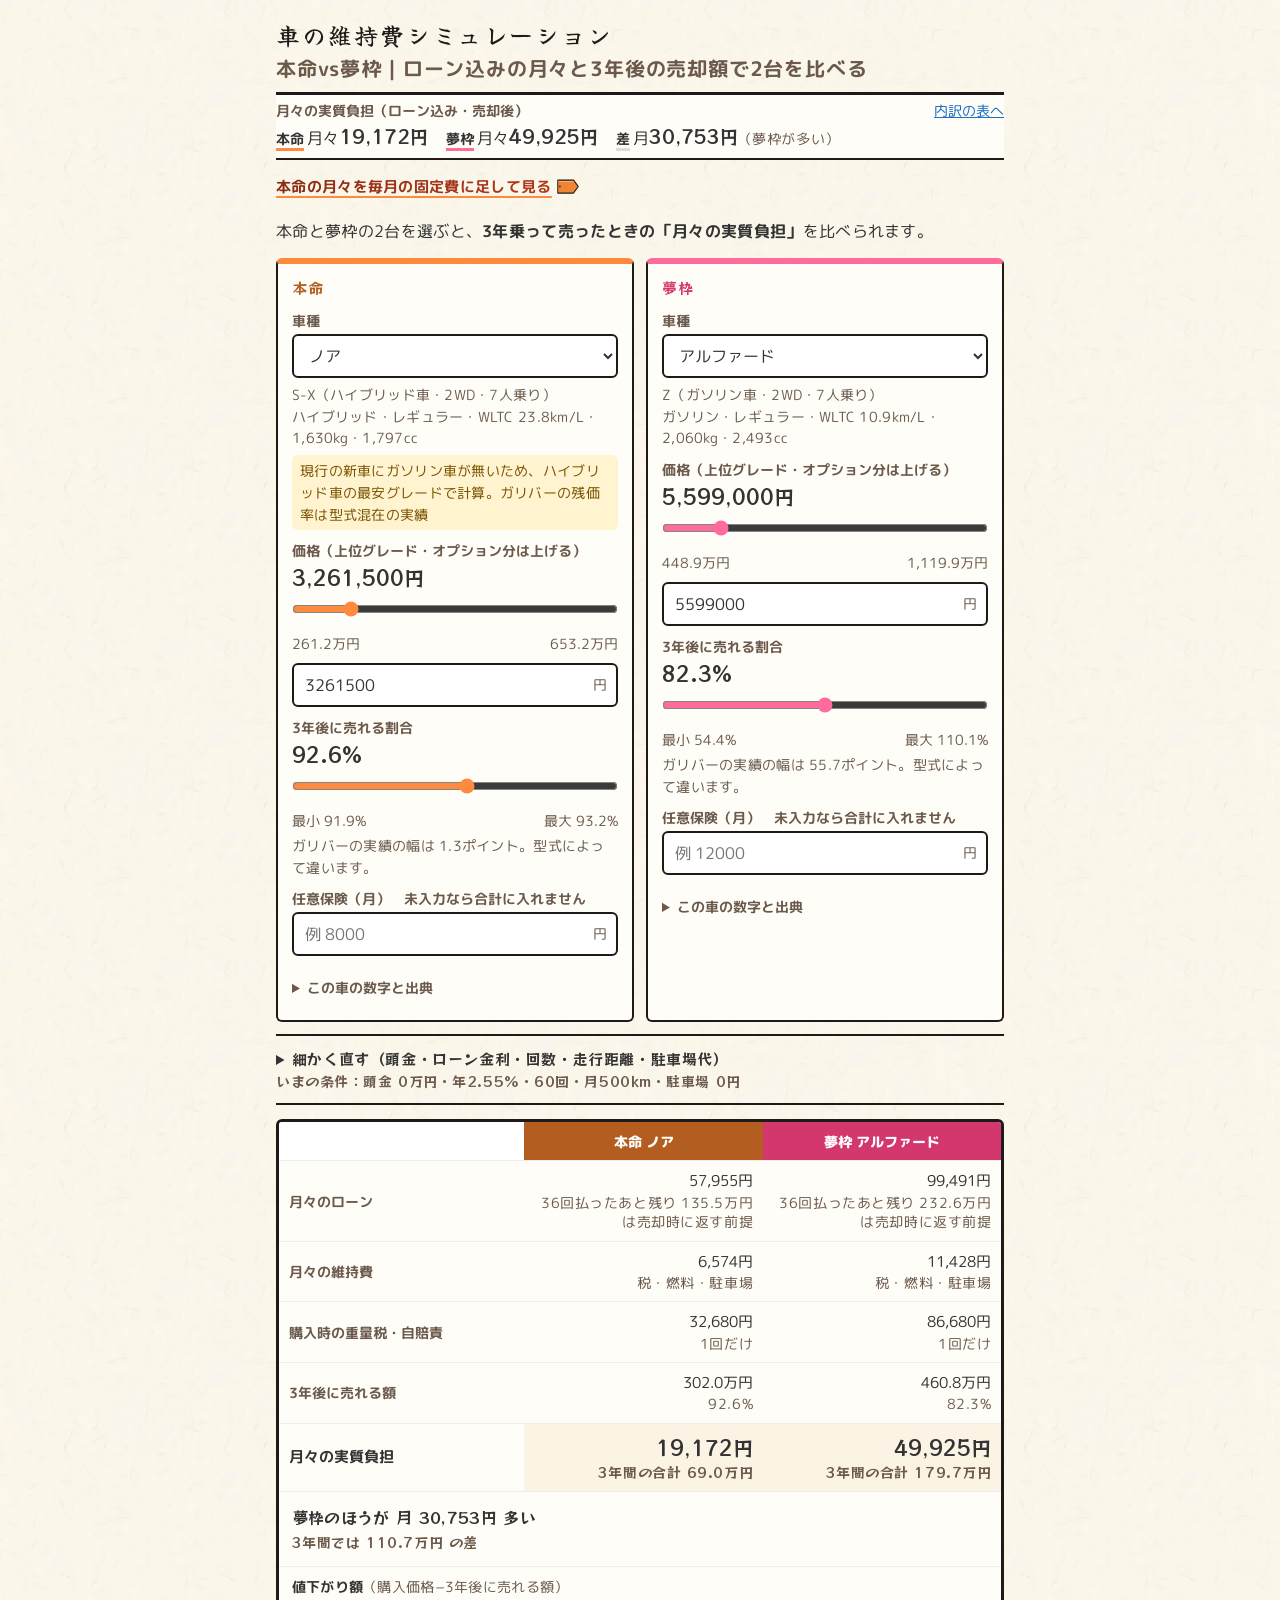
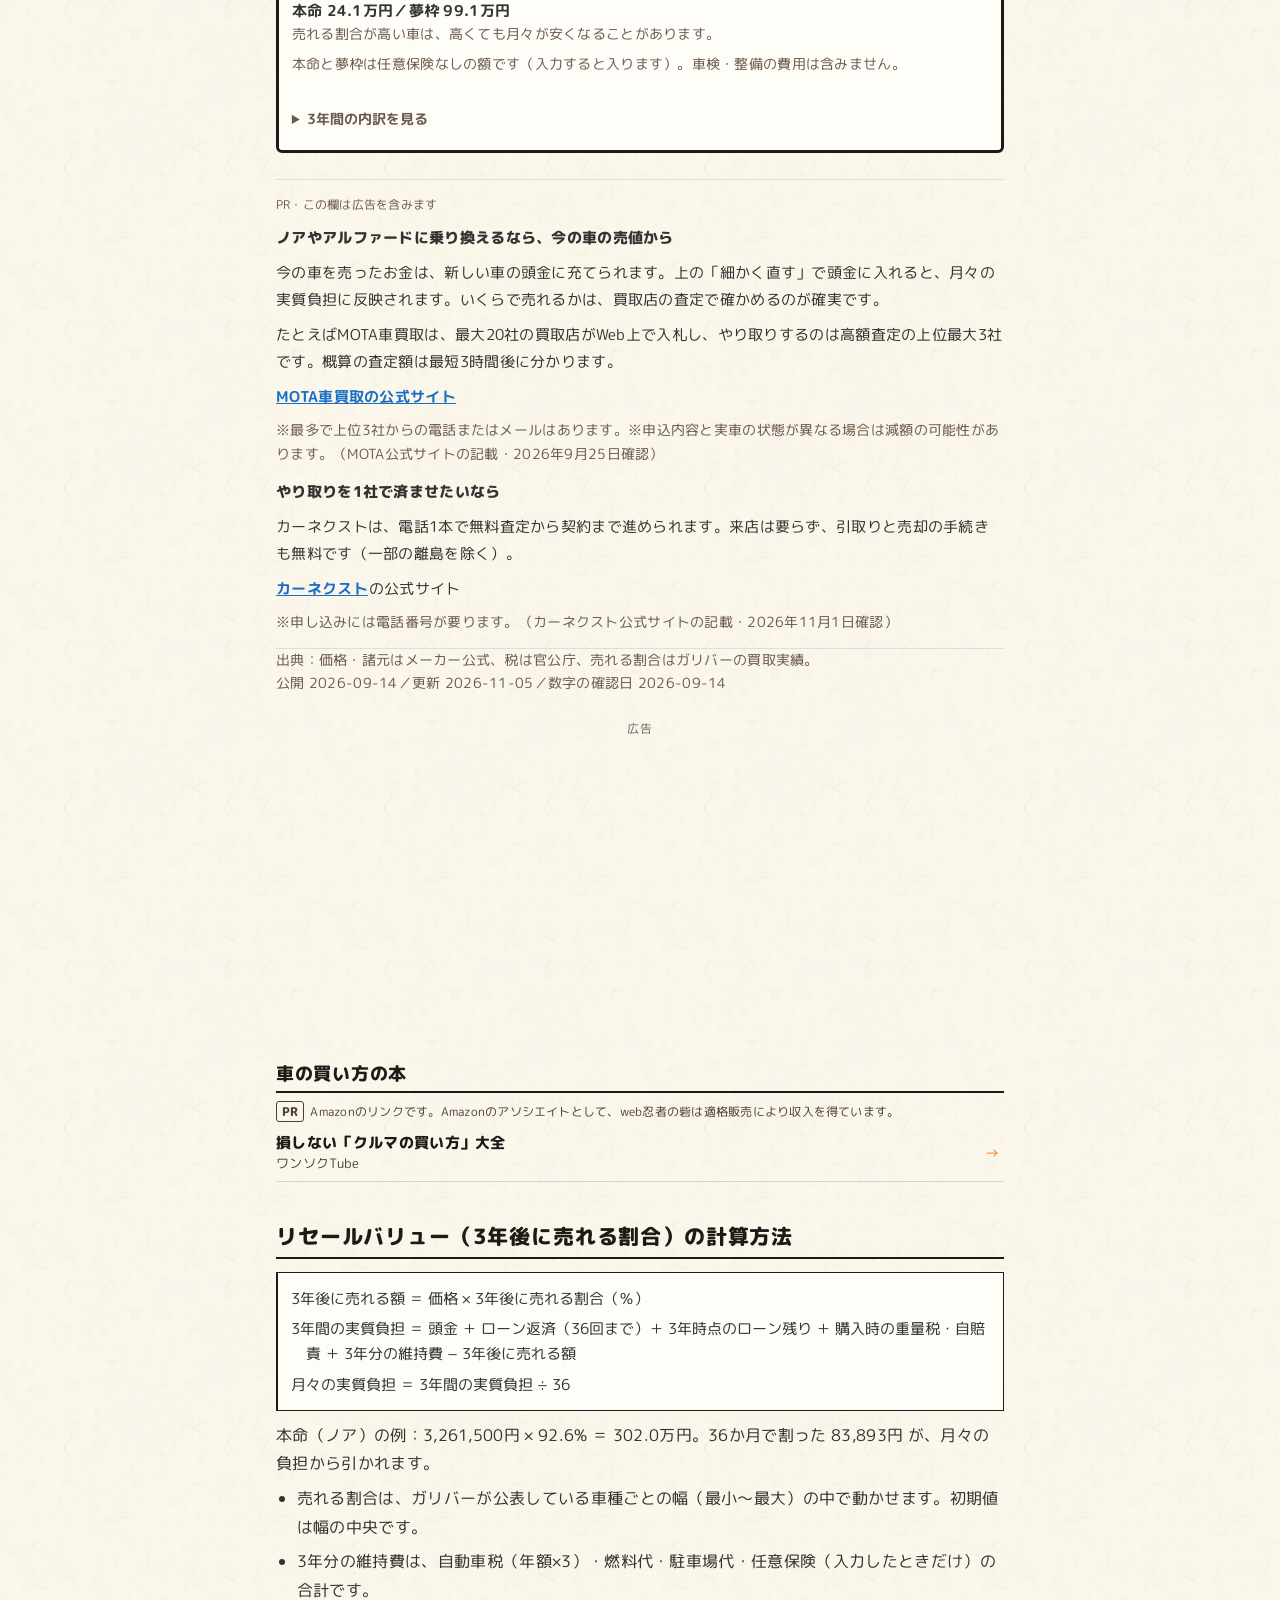
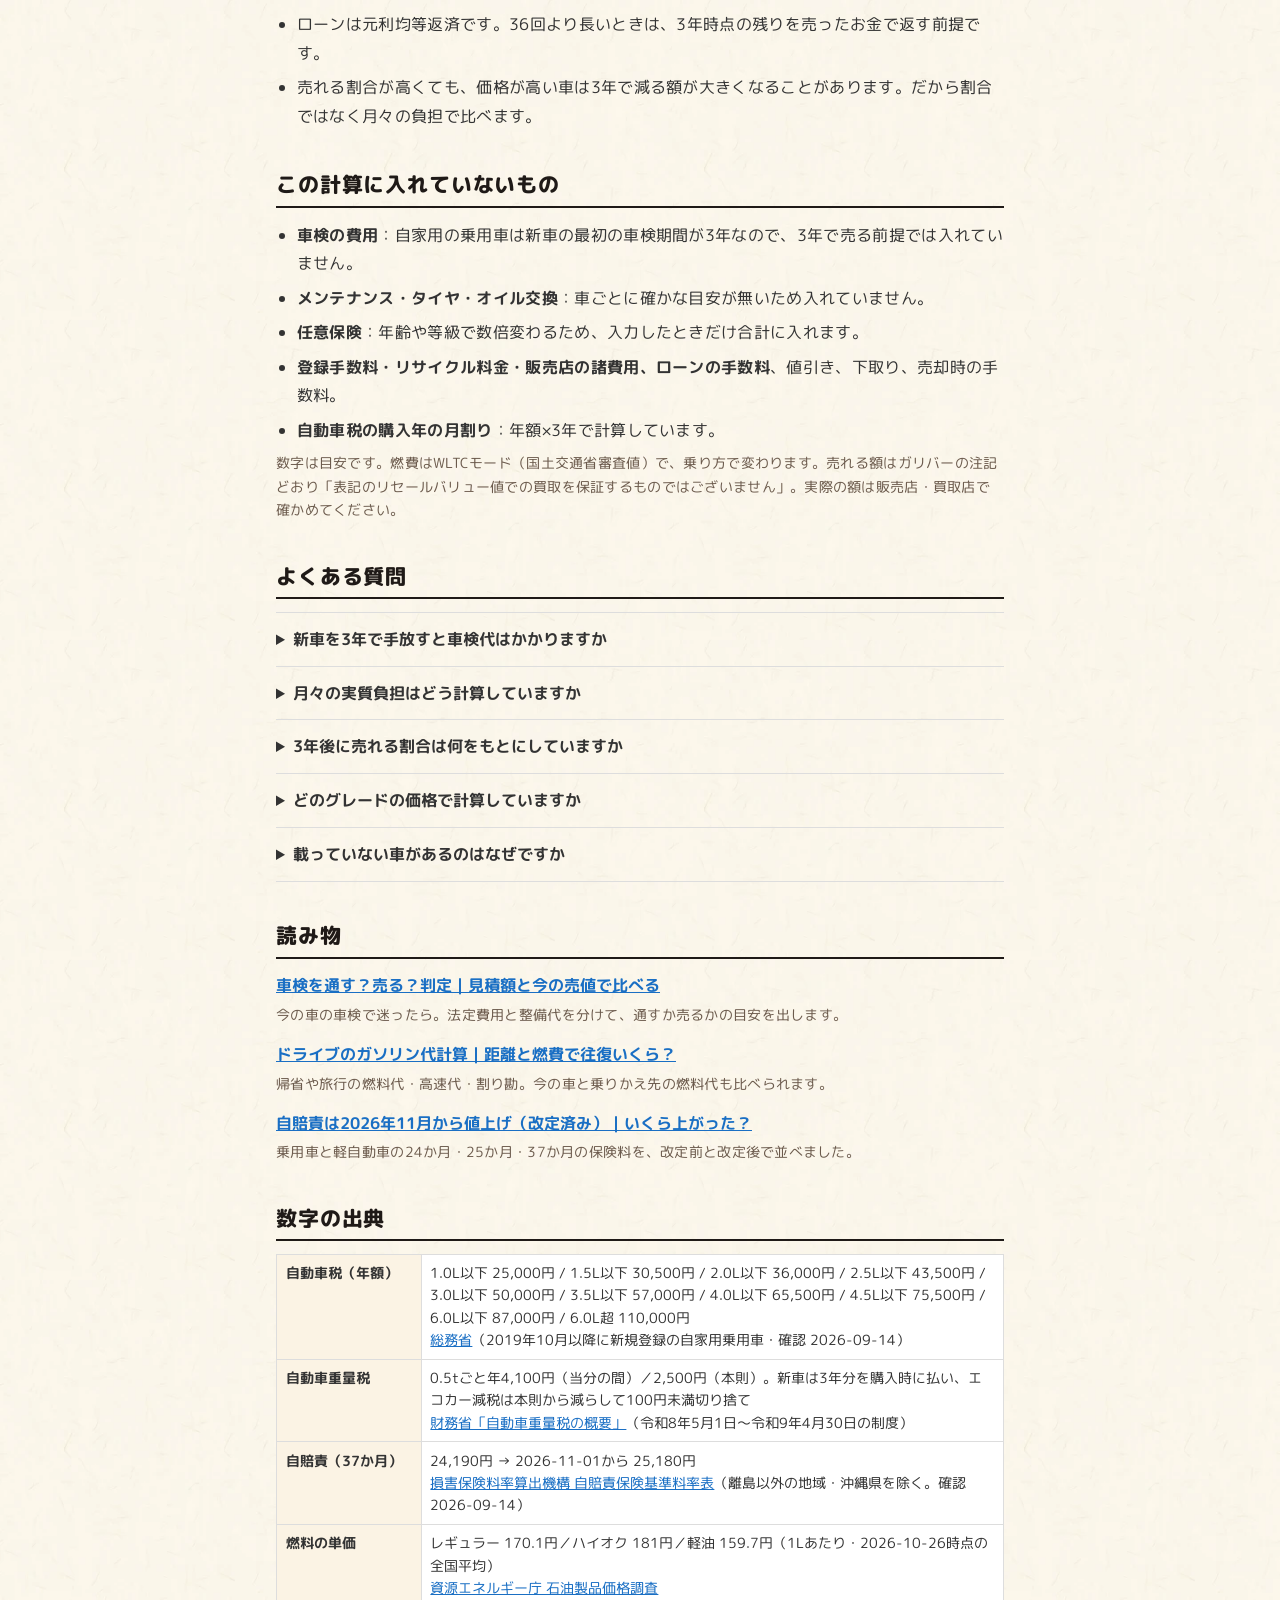
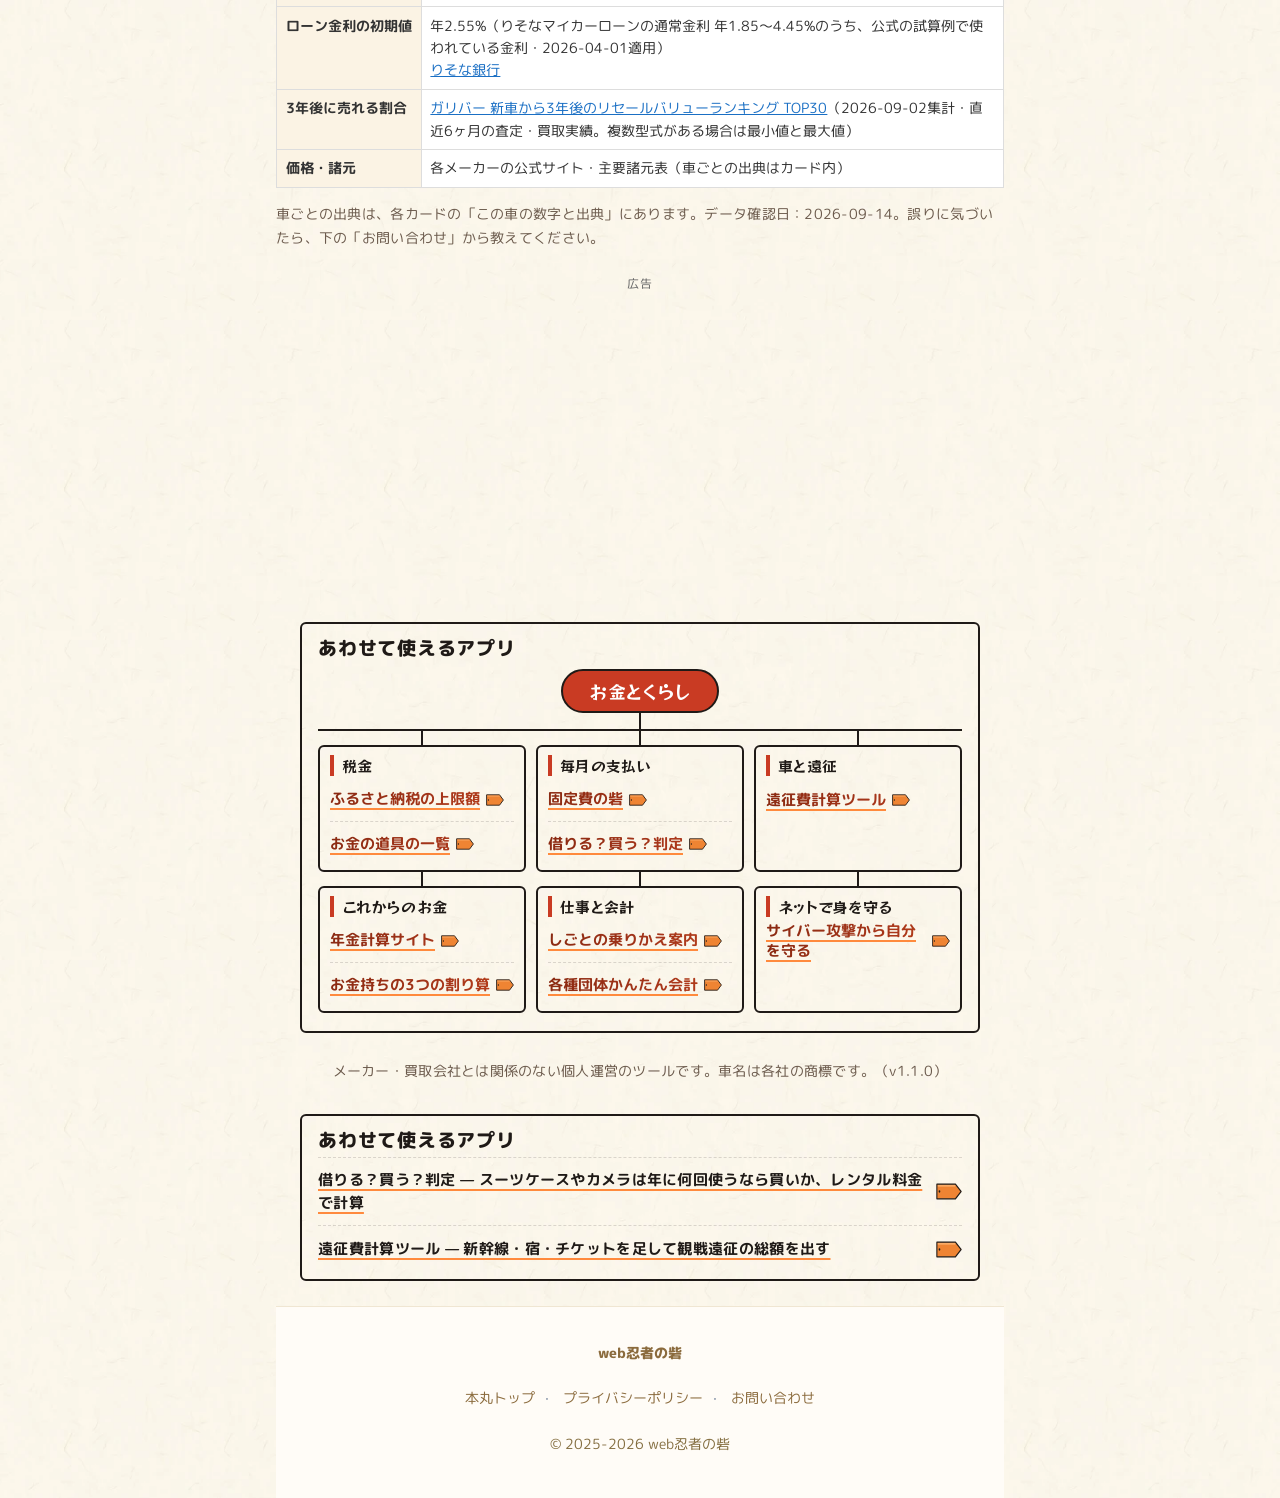
==== commit 8887dc2d: "答えの直後に1行：本命の月々の実質負担を固定費の砦へ（?car=月額） Co-Authored-By: Claude Opus 5.5 <noreply@anthropic.com>" ====
--- a/index.html
+++ b/index.html
@@ -289,6 +289,7 @@
 .pick label{display:block;min-width:0}.pick span{display:block;font-size:.875rem;font-weight:800}
 .pick .pa{color:var(--orange-deep)}.pick .pb{color:var(--pink-deep)}
 .pick select{min-height:44px;font-size:16px;padding-right:1.4rem;text-overflow:ellipsis}
+.xlink{margin:.3rem 0 0;font-size:.9375rem}
 .restored{margin:-.3rem 0 .8rem;font-size:.875rem;color:var(--ink-soft)}
 .restored button{min-height:44px;margin-left:.3rem;font:inherit;font-size:.875rem;color:#1a6fc4;background:none;border:0;text-decoration:underline;cursor:pointer;padding:0 .2rem}</style>
 <style id="price-in-110">.price-in{margin:.4rem 0 .2rem}.price-in input{width:100%;min-height:44px;font-size:16px}</style>
@@ -306,6 +307,8 @@
   <div class="sum-h"><span>月々の実質負担（ローン込み・売却後）</span><a href="#result">内訳の表へ</a></div>
   <div class="sum-row"><span class="sa"><i>本命</i>月々<b id="sumA">—</b></span><span class="sb"><i>夢枠</i>月々<b id="sumB">—</b></span><span class="sd"><i>差</i>月<b id="sumD">—</b><small id="sumW"></small></span></div>
 </div>
+<!-- 2026-11-23 答えを次の道具へ：本命の月々の実質負担を固定費の砦へ ?car=（円の整数 1〜1,000,000。範囲外・マイナスのときは出さない） -->
+<p class="xlink" id="xKoteiP" hidden><a class="k-link" id="xKotei" href="https://kotei.kkpwebninja.com/">本命の月々を毎月の固定費に足して見る</a></p>
 
 <p class="lead">本命と夢枠の2台を選ぶと、<b>3年乗って売ったときの「月々の実質負担」</b>を比べられます。</p>
 <!-- 2026-11-23 2台をここで選べば上の金額がすぐ変わる（下のカードの車種と連動。夢枠のカードまで下がらなくてよい） -->
@@ -739,6 +742,9 @@
     $('sumB').innerHTML = yen(rb.perMonth) + negNote(rb.perMonth);
     $('sumD').textContent = Math.abs(d) < 1 ? 'ほぼ同じ' : yen(Math.abs(d));
     $('sumW').textContent = Math.abs(d) < 1 ? '' : (d > 0 ? '（夢枠が多い）' : '（本命が多い）');
+    const carM = Math.round(ra.perMonth);
+    $('xKoteiP').hidden = !(carM >= 1 && carM <= 1000000);
+    $('xKotei').href = 'https://kotei.kkpwebninja.com/?car=' + carM;
     $('commonNow').textContent = 'いまの条件：頭金 ' + (A.opt.down / 10000).toLocaleString('ja-JP') + '万円・年' + A.opt.ratePct + '%・' + months + '回・月' + A.opt.kmPerMonth.toLocaleString('ja-JP') + 'km・駐車場 ' + yen(A.opt.parkingMonth);
     $('resaleExample').textContent = '本命（' + A.car.name + '）の例：' + yen(A.opt.price) + ' × ' + A.opt.resalePct.toFixed(1) + '% ＝ ' + manYen(ra.resale) + '。36か月で割った ' + yen(ra.resale / 36) + ' が、月々の負担から引かれます。';
 
@@ -925,6 +931,9 @@
   $('cnLink').addEventListener('click', () => {
     if (typeof gtag === 'function') gtag('event', 'cn_click', { page: 'top' });
   });
+  $('xKotei').addEventListener('click', () => {
+    if (typeof gtag === 'function') gtag('event', 'xlink_kotei', { from: 'car' });
+  });
 })();
 </script>
 
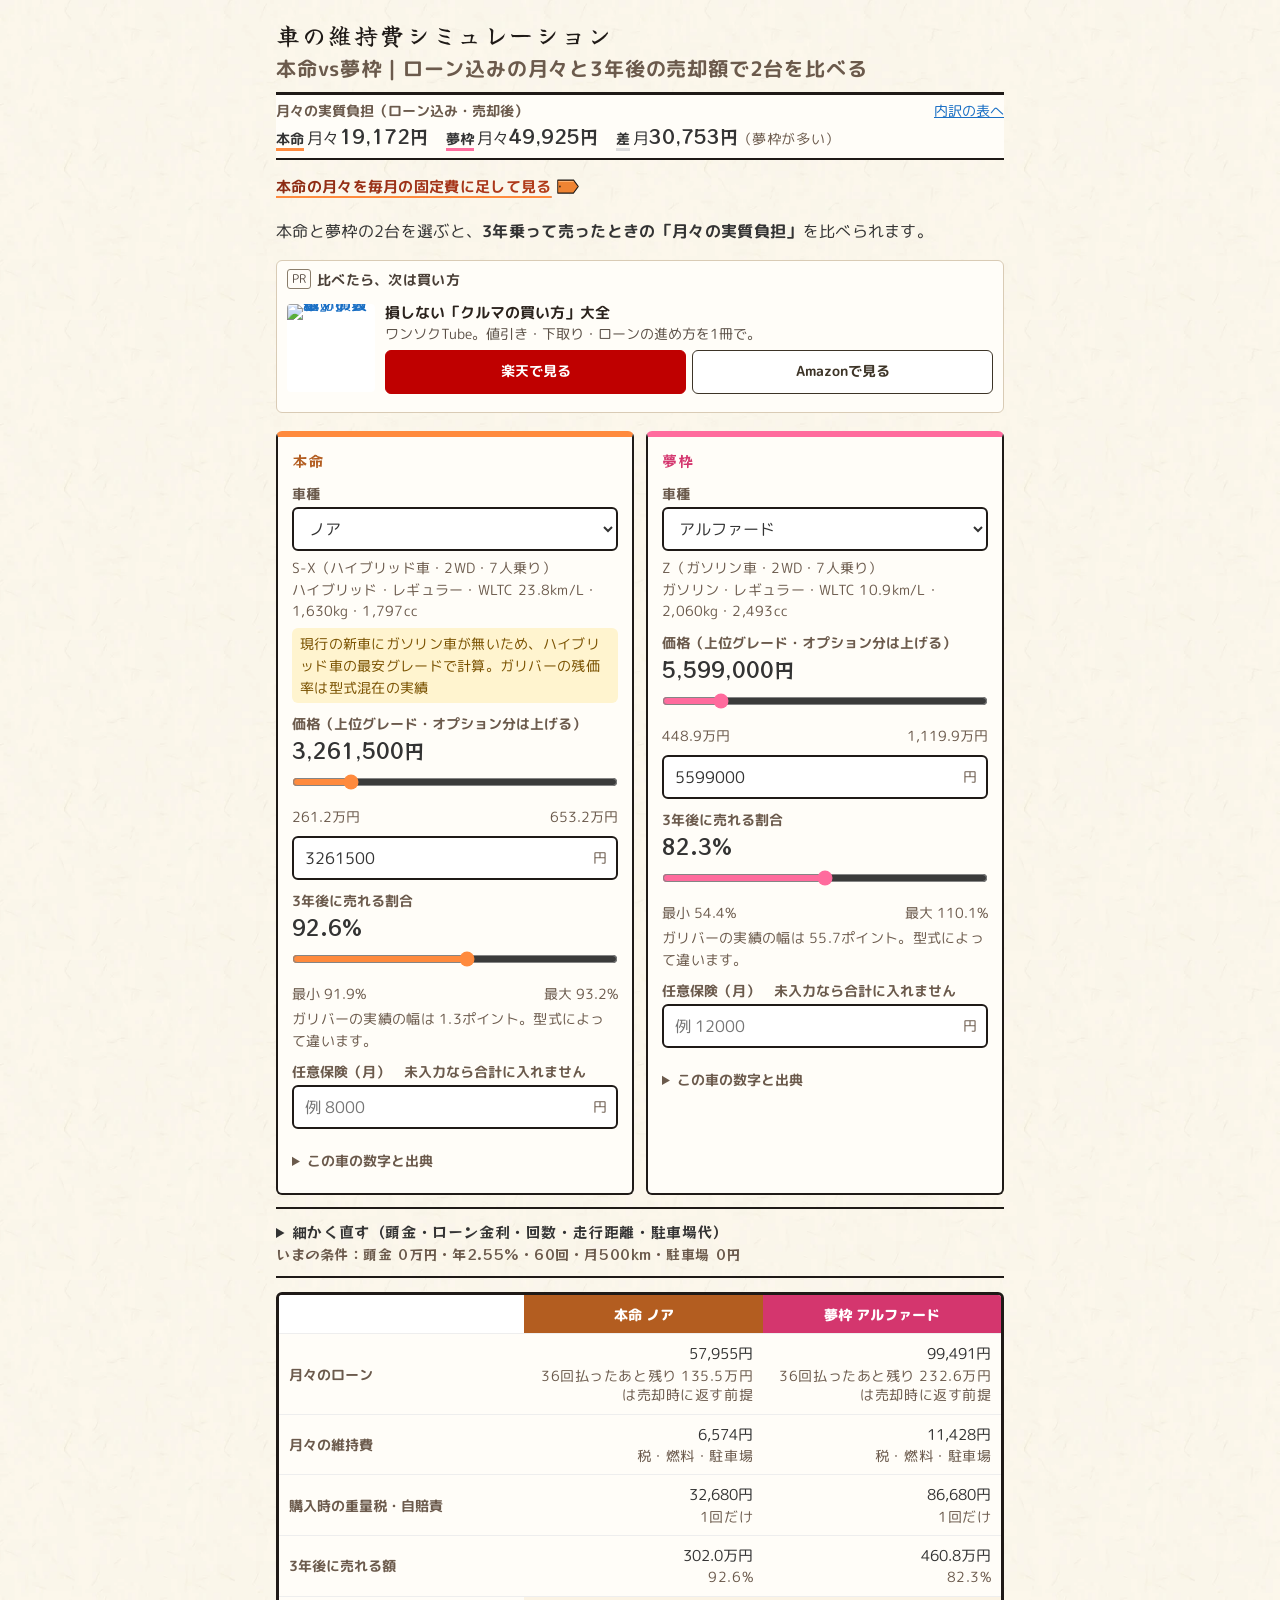
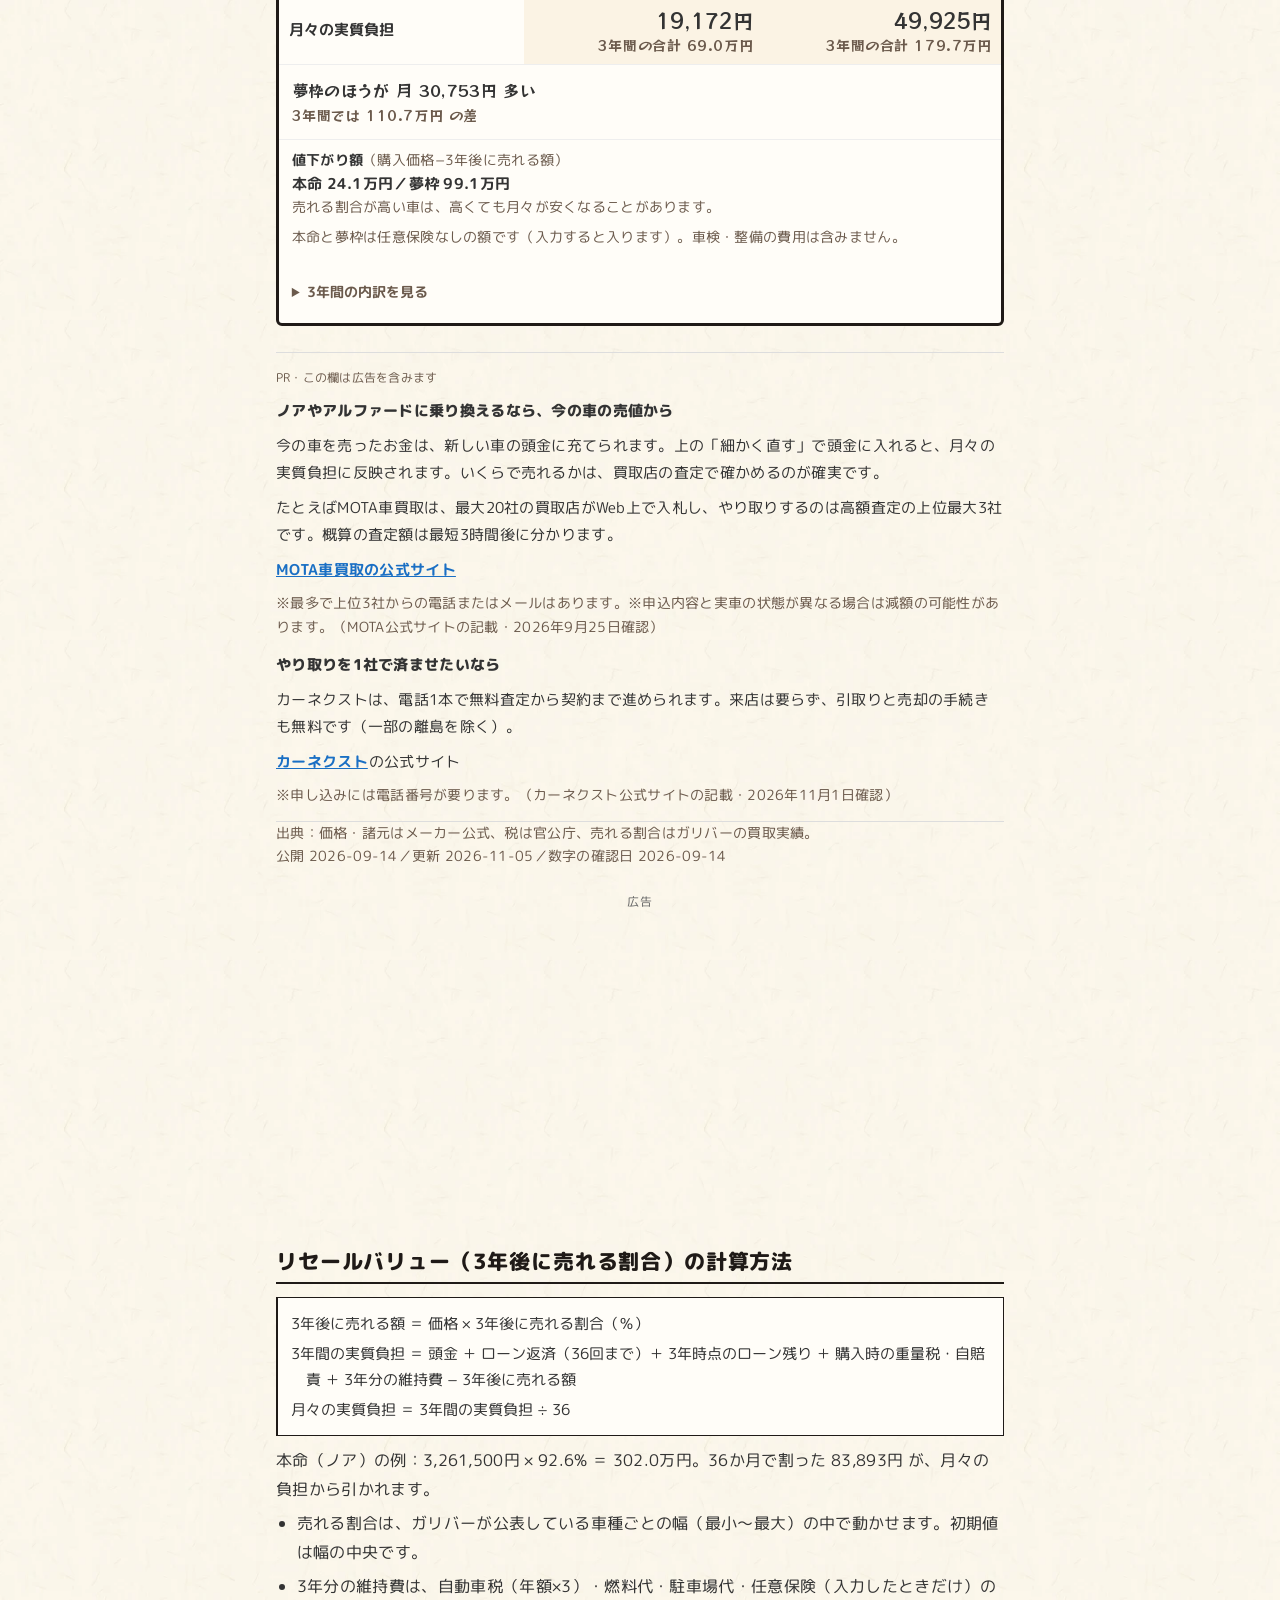
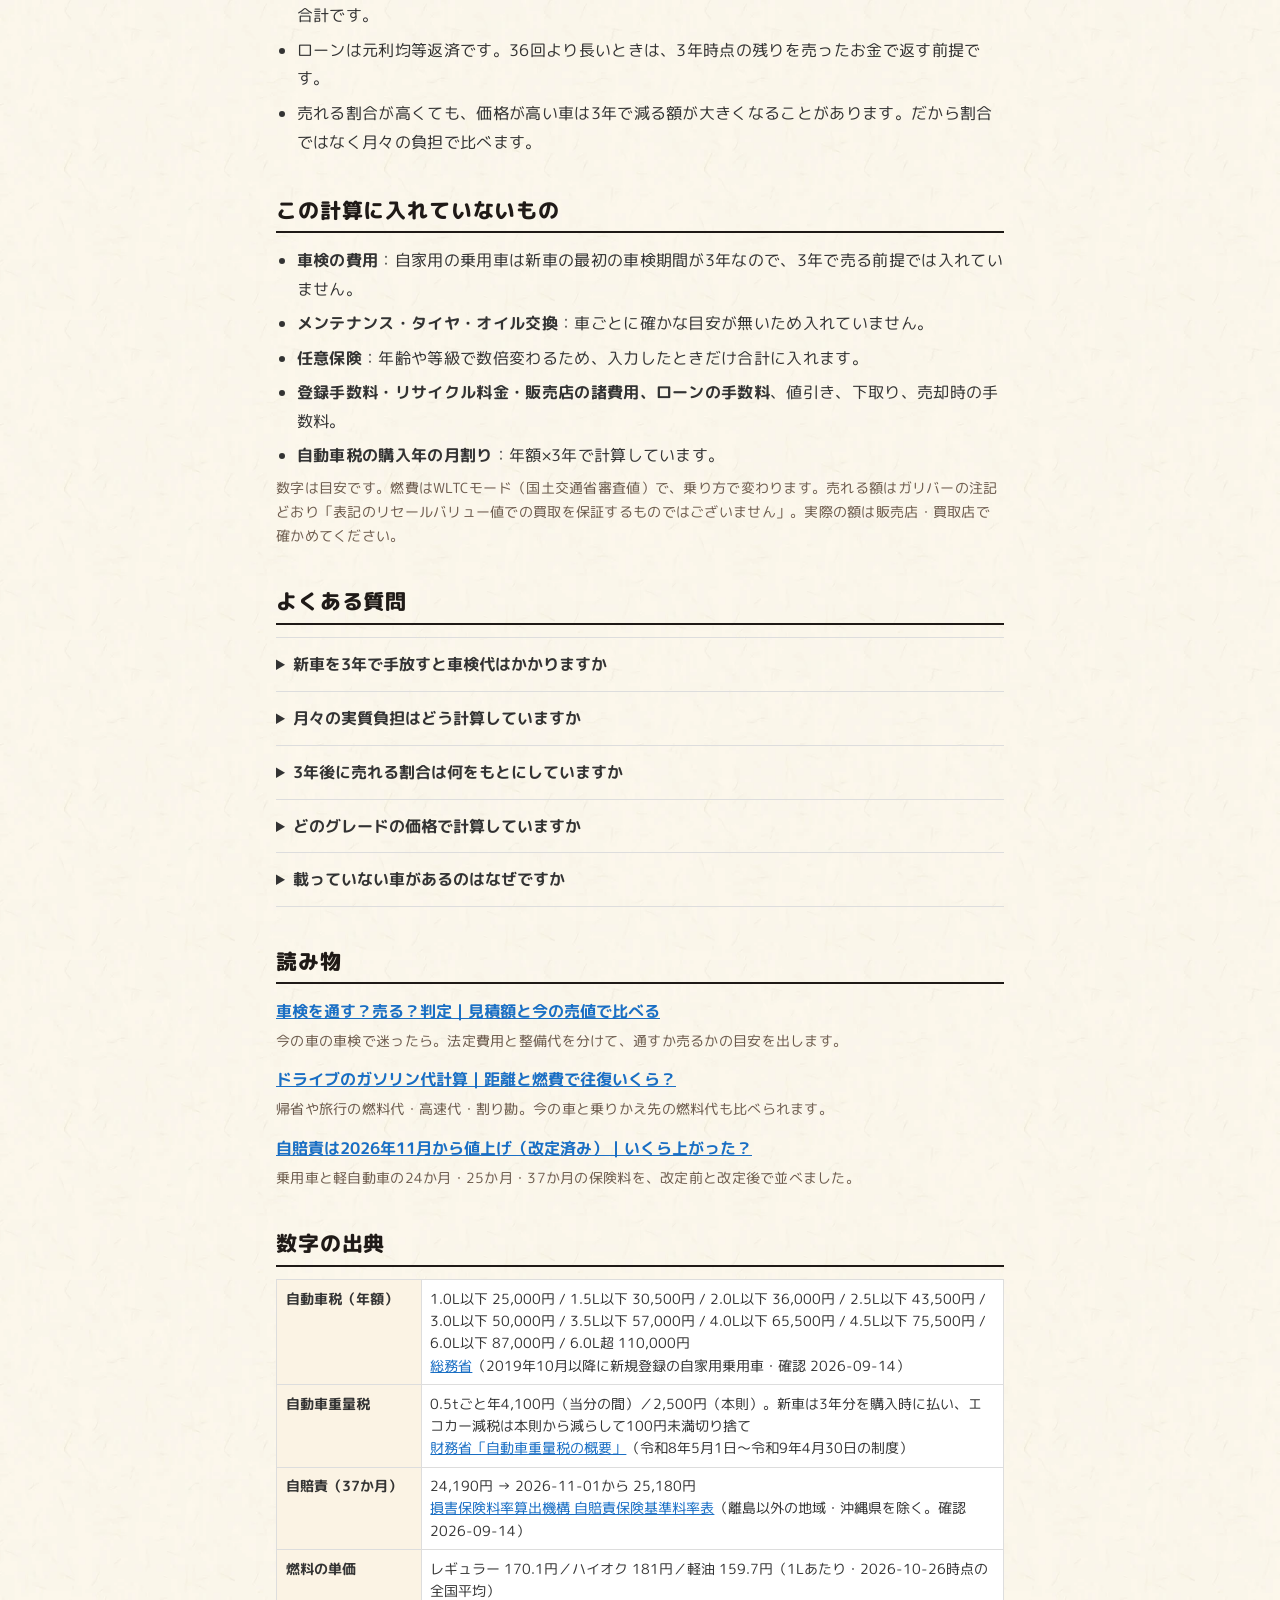
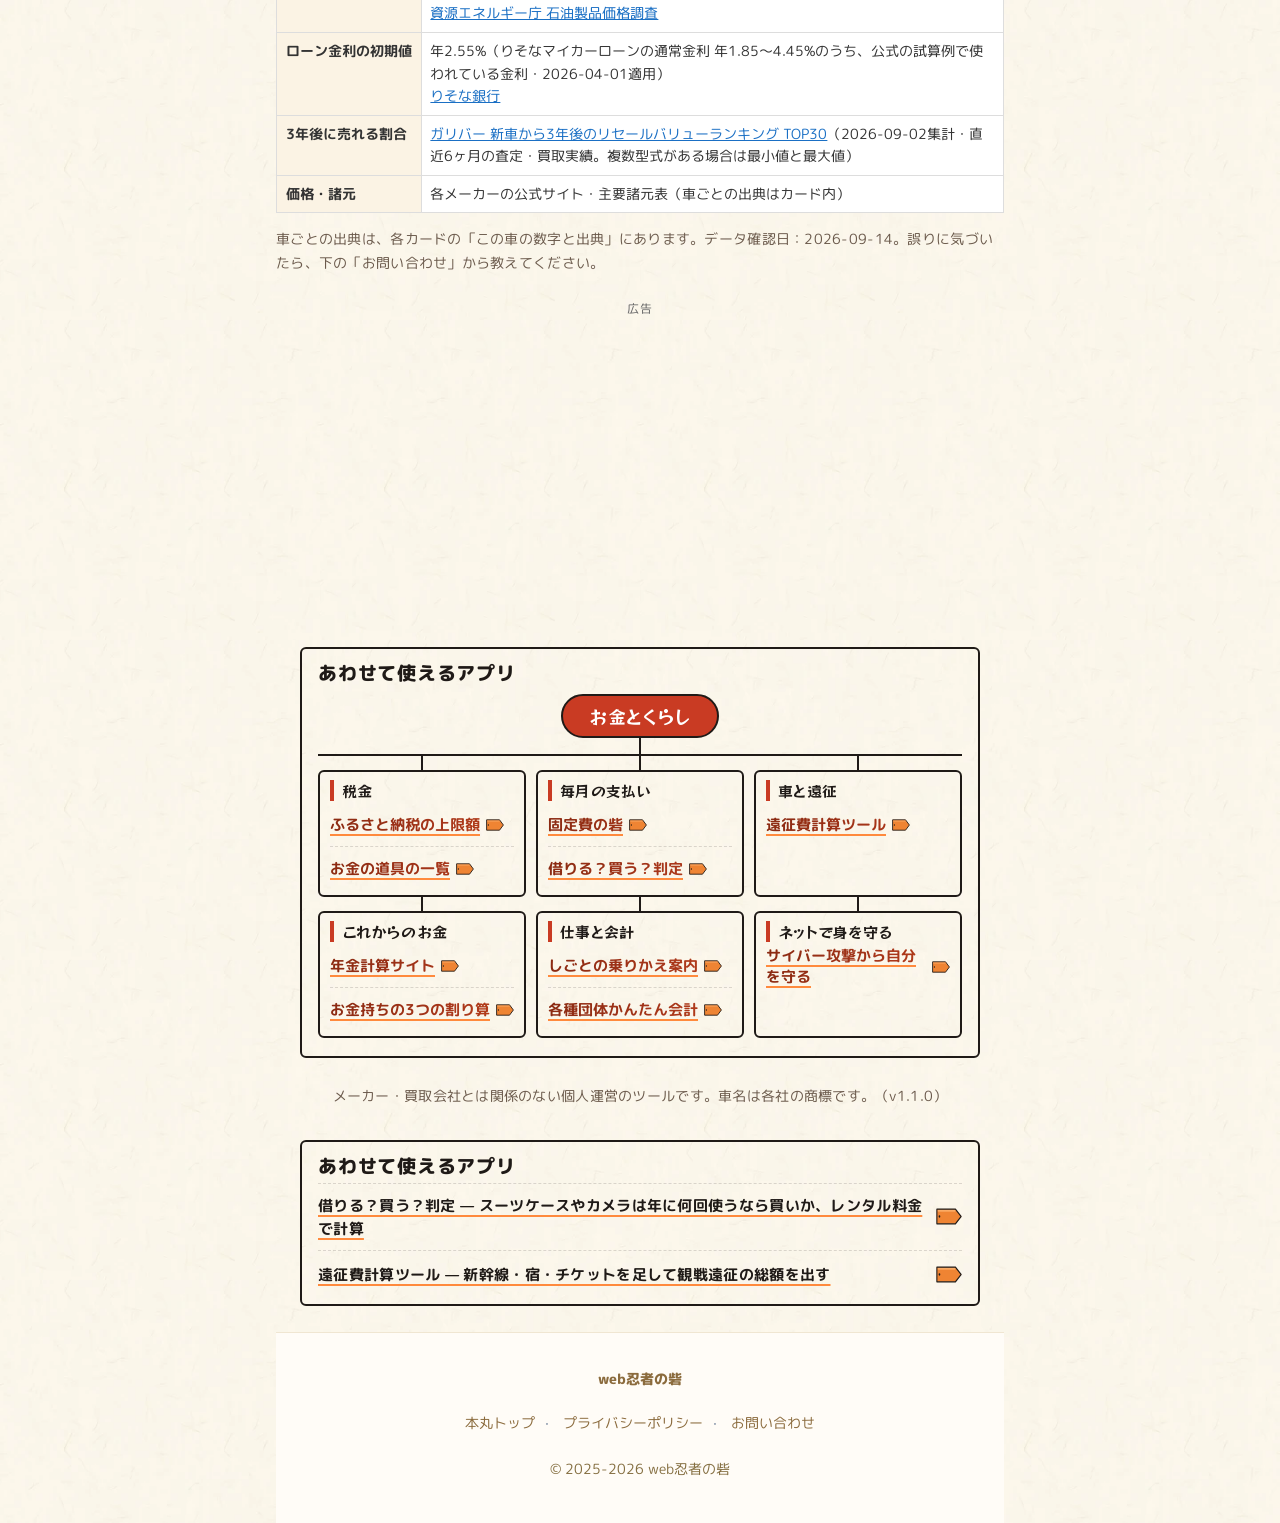
==== commit 7b3b6be4: "車の買い方の本を2台を選ぶ所の下へ移し、楽天ブックスの表紙つき商品カードに・kit を 0da92e0 に Co-Authored-By: Claude Opus 5.5 <noreply@anthr" ====
--- a/index.html
+++ b/index.html
@@ -49,12 +49,17 @@
 <meta name="twitter:image" content="https://car.kkpwebninja.com/ogp.jpg?d=20261023b">
 
 <!-- GA4（砦共通） -->
-<script async src="https://www.googletagmanager.com/gtag/js?id=G-2LM85GJN0L"></script>
 <script>
+  // 本番ドメインだけで計測する（*.pages.dev に来るボットの0秒訪問で数字が崩れていたため）
   window.dataLayer = window.dataLayer || [];
   function gtag(){dataLayer.push(arguments);}
-  gtag('js', new Date());
-  gtag('config', 'G-2LM85GJN0L');
+  if (/(^|\.)kkpwebninja\.com$/.test(location.hostname)) {
+    var gs = document.createElement('script'); gs.async = true;
+    gs.src = 'https://www.googletagmanager.com/gtag/js?id=G-2LM85GJN0L';
+    document.head.appendChild(gs);
+    gtag('js', new Date());
+    gtag('config', 'G-2LM85GJN0L');
+  }
 </script>
 <script async data-overlays="bottom" src="https://pagead2.googlesyndication.com/pagead/js/adsbygoogle.js?client=ca-pub-1298304917726270" crossorigin="anonymous"></script>
 
@@ -105,8 +110,8 @@
 <!-- 筆と太字はこのページで使う字だけ（python3 ~/test/kkp-kit/fonttext.py index.html data/cars.json --extra "（JS 内の全角文字すべて）"） -->
 <link href="https://fonts.googleapis.com/css2?family=Yuji+Syuku&family=RocknRoll+One&display=swap&text=%25%26%2C-.%2F0123456789%3A%3D%3F%40ABCDEFGIJKLMNOPRSTUVWXZ%5B%5D_abcdefghijklmnopqrstuvwxyz%C2%A9%C2%B7%C3%97%C3%B7%E2%80%94%E2%80%9C%E2%80%9D%E2%80%BB%E2%86%92%E2%88%92%E3%80%81%E3%80%82%E3%80%85%E3%80%8C%E3%80%8D%E3%80%90%E3%80%91%E3%80%9C%E3%81%82%E3%81%84%E3%81%86%E3%81%88%E3%81%8A%E3%81%8B%E3%81%8C%E3%81%8D%E3%81%8E%E3%81%8F%E3%81%91%E3%81%92%E3%81%93%E3%81%94%E3%81%95%E3%81%96%E3%81%97%E3%81%98%E3%81%99%E3%81%9A%E3%81%9B%E3%81%9C%E3%81%9D%E3%81%9F%E3%81%A0%E3%81%A1%E3%81%A3%E3%81%A4%E3%81%A5%E3%81%A6%E3%81%A7%E3%81%A8%E3%81%A9%E3%81%AA%E3%81%AB%E3%81%AE%E3%81%AF%E3%81%B0%E3%81%B6%E3%81%B8%E3%81%B9%E3%81%BB%E3%81%BC%E3%81%BE%E3%81%BF%E3%82%80%E3%82%81%E3%82%82%E3%82%84%E3%82%88%E3%82%89%E3%82%8A%E3%82%8B%E3%82%8C%E3%82%8D%E3%82%8F%E3%82%92%E3%82%93%E3%82%A1%E3%82%A2%E3%82%A3%E3%82%A4%E3%82%A6%E3%82%A7%E3%82%A8%E3%82%AA%E3%82%AB%E3%82%AC%E3%82%AD%E3%82%AE%E3%82%AF%E3%82%B0%E3%82%B1%E3%82%B3%E3%82%B4%E3%82%B5%E3%82%B6%E3%82%B7%E3%82%B8%E3%82%B9%E3%82%BA%E3%82%BB%E3%82%BC%E3%82%BD%E3%82%BF%E3%83%80%E3%83%81%E3%83%83%E3%83%84%E3%83%86%E3%83%87%E3%83%88%E3%83%89%E3%83%8A%E3%83%8B%E3%83%8D%E3%83%8E%E3%83%8F%E3%83%90%E3%83%95%E3%83%96%E3%83%97%E3%83%99%E3%83%9A%E3%83%9B%E3%83%9C%E3%83%9D%E3%83%9E%E3%83%9F%E3%83%A0%E3%83%A1%E3%83%A2%E3%83%A4%E3%83%A5%E3%83%A7%E3%83%A8%E3%83%A9%E3%83%AA%E3%83%AB%E3%83%AC%E3%83%AD%E3%83%AF%E3%83%B3%E3%83%B4%E3%83%B6%E3%83%BB%E3%83%BC%E4%B8%80%E4%B8%87%E4%B8%8A%E4%B8%8B%E4%B8%8D%E4%B8%A1%E4%B8%A6%E4%B8%AD%E4%B8%B8%E4%B8%BB%E4%B9%97%E4%BA%86%E4%BA%8C%E4%BA%A4%E4%BA%BA%E4%BB%8A%E4%BB%95%E4%BB%98%E4%BB%A3%E4%BB%A4%E4%BB%A5%E4%BB%B6%E4%BB%BB%E4%BC%9A%E4%BD%8D%E4%BD%95%E4%BD%BF%E4%BE%8B%E4%BE%A1%E4%BF%82%E4%BF%83%E4%BF%9D%E5%80%8B%E5%80%8D%E5%80%9F%E5%80%A4%E5%85%83%E5%85%85%E5%85%8D%E5%85%A5%E5%85%A8%E5%85%AC%E5%85%B8%E5%86%85%E5%86%86%E5%86%8D%E5%87%BA%E5%88%86%E5%88%87%E5%88%9D%E5%88%A4%E5%88%A5%E5%88%A9%E5%88%B6%E5%88%BB%E5%89%87%E5%89%8D%E5%89%B2%E5%8A%9B%E5%8A%A0%E5%8A%A9%E5%8B%95%E5%8B%99%E5%8C%BA%E5%8D%98%E5%8D%B4%E5%8F%8A%E5%8F%8D%E5%8F%8E%E5%8F%96%E5%8F%97%E5%8F%A4%E5%8F%AF%E5%8F%B0%E5%90%84%E5%90%88%E5%90%8C%E5%90%8D%E5%90%AB%E5%91%8A%E5%91%BD%E5%92%8C%E5%93%81%E5%95%86%E5%95%8F%E5%96%B6%E5%9B%9E%E5%9B%BA%E5%9B%BD%E5%9C%9F%E5%9C%A8%E5%9C%B0%E5%9D%87%E5%9E%8B%E5%9F%9F%E5%9F%BA%E5%A0%B1%E5%A0%B4%E5%A2%83%E5%A3%B2%E5%A4%89%E5%A4%96%E5%A4%9A%E5%A4%A2%E5%A4%A7%E5%A4%AE%E5%AD%97%E5%AE%89%E5%AE%8C%E5%AE%98%E5%AE%9A%E5%AE%9F%E5%AE%B3%E5%AE%B6%E5%AE%B9%E5%AE%BF%E5%AF%A9%E5%AF%BE%E5%B0%82%E5%B0%8F%E5%B3%B6%E5%B7%9E%E5%B7%AE%E5%B8%8C%E5%B8%B8%E5%B9%85%E5%B9%B3%E5%B9%B4%E5%B9%B9%E5%BA%81%E5%BA%83%E5%BA%97%E5%BA%A6%E5%BC%8A%E5%BC%8F%E5%BC%95%E5%BD%93%E5%BE%81%E5%BE%8C%E5%BF%85%E5%BF%8D%E5%BF%9C%E6%80%A7%E6%83%85%E6%84%8F%E6%85%8B%E6%86%A7%E6%88%90%E6%88%A6%E6%89%8B%E6%89%95%E6%8B%85%E6%8B%AC%E6%8C%81%E6%8C%87%E6%8D%A8%E6%8E%92%E6%8F%83%E6%8F%90%E6%8F%9B%E6%90%8D%E6%94%AF%E6%94%B9%E6%94%BE%E6%95%99%E6%95%B0%E6%96%99%E6%96%AD%E6%96%B0%E6%96%B9%E6%97%A5%E6%98%A0%E6%99%82%E6%99%AE%E6%9B%B4%E6%9C%80%E6%9C%88%E6%9C%89%E6%9C%9B%E6%9C%9F%E6%9C%AA%E6%9C%AB%E6%9C%AC%E6%9C%AD%E6%9D%A1%E6%9D%A5%E6%9E%9C%E6%9E%A0%E6%9F%BB%E6%A0%BC%E6%A1%88%E6%A4%9C%E6%A6%82%E6%A7%8B%E6%A7%98%E6%A8%99%E6%A9%9F%E6%AC%84%E6%AC%A0%E6%AC%A1%E6%AC%A7%E6%AD%A3%E6%AE%8B%E6%AF%8E%E6%AF%94%E6%B0%97%E6%B2%96%E6%B2%B9%E6%B3%95%E6%B3%A8%E6%B7%B7%E6%B8%88%E6%B8%9B%E6%BA%80%E6%BA%90%E6%BA%96%E7%82%B9%E7%84%A1%E7%87%83%E7%89%A9%E7%89%B9%E7%8A%B6%E7%8E%87%E7%8F%BE%E7%92%B0%E7%94%9F%E7%94%A3%E7%94%A8%E7%94%B3%E7%94%BB%E7%95%AA%E7%95%B0%E7%99%BB%E7%9B%AE%E7%9B%B4%E7%9C%81%E7%9C%8C%E7%9F%A5%E7%9F%AD%E7%9F%B3%E7%A0%A6%E7%A2%BA%E7%A4%BA%E7%A4%BE%E7%A5%89%E7%A6%8F%E7%A8%8E%E7%A8%AE%E7%A9%8D%E7%AB%AF%E7%AD%89%E7%AE%97%E7%B4%84%E7%B4%9A%E7%B4%B0%E7%B5%82%E7%B5%90%E7%B5%A6%E7%B6%AD%E7%B7%8F%E7%B7%9A%E7%B8%84%E7%B8%BE%E7%BD%AE%E8%80%85%E8%83%BD%E8%87%AA%E8%88%AC%E8%A1%8C%E8%A1%A8%E8%A3%9C%E8%A3%BD%E8%A4%87%E8%A6%81%E8%A6%8B%E8%A6%8F%E8%A6%A7%E8%A6%B3%E8%A8%88%E8%A8%8E%E8%A8%98%E8%A8%AD%E8%A8%B3%E8%A8%BC%E8%A9%A6%E8%A9%B1%E8%AA%8D%E8%AA%A4%E8%AA%AD%E8%AA%BF%E8%AB%B8%E8%B1%A1%E8%B2%A0%E8%B2%A1%E8%B2%A8%E8%B2%A9%E8%B2%AC%E8%B2%B7%E8%B2%BB%E8%B3%87%E8%B3%A0%E8%B3%AA%E8%B3%BC%E8%B5%B0%E8%B5%B7%E8%B6%85%E8%B6%B3%E8%B7%9D%E8%BB%8A%E8%BB%BD%E8%BC%83%E8%BC%89%E8%BE%BC%E8%BF%91%E8%BF%94%E8%BF%BD%E9%80%9A%E9%80%B2%E9%81%8B%E9%81%8E%E9%81%94%E9%81%95%E9%81%A0%E9%81%A9%E9%81%B8%E9%87%8D%E9%87%8F%E9%87%91%E9%8A%80%E9%8C%B2%E9%95%B7%E9%96%8B%E9%96%93%E9%96%A2%E9%99%8D%E9%99%90%E9%99%A4%E9%99%BA%E9%9A%9B%E9%9B%86%E9%9B%A2%E9%9B%BB%E9%9D%A2%E9%A0%85%E9%A0%88%E9%A0%AD%E9%A1%8D%E9%A1%9E%E9%A7%90%E9%AB%98%E9%BD%A2%EF%BC%85%EF%BC%88%EF%BC%89%EF%BC%8B%EF%BC%8D%EF%BC%8F%EF%BC%90%EF%BC%92%EF%BC%94%EF%BC%95%EF%BC%97%EF%BC%9A%EF%BC%9D%EF%BC%9F%EF%BC%A1%EF%BC%A2%EF%BC%A7%EF%BC%A9%EF%BC%AC%EF%BC%AD%EF%BC%B2%EF%BC%B3%EF%BC%B4%EF%BC%B6%EF%BC%B8%EF%BC%BA%EF%BC%BB%EF%BC%BD%EF%BD%9C" rel="stylesheet">
 <!-- 共通部品 D4（kkp-kit を kit/ にコピーしたもの。中は手で直さず kkp-kit 側で直して sync.sh） -->
-<link rel="stylesheet" href="/kit/kit.css?v=afa429f">
-<script src="/kit/kit.js?v=afa429f" defer></script>
+<link rel="stylesheet" href="/kit/kit.css?v=0da92e0">
+<script src="/kit/kit.js?v=0da92e0" defer></script>
 <style>
 :root{
   --orange:#ff8a3d; --orange-deep:#b35d20; --pink:#ff6b9d; --pink-deep:#d4366e; --yellow:#ffd43b;
@@ -317,6 +322,16 @@
   <label><span class="pb">夢枠</span><select id="pick-b" aria-label="夢枠の車種"></select></label>
 </div>
 <p class="restored" id="restored" hidden>前回の車と条件で計算しています。<button type="button" id="resetBtn">はじめの例に戻す</button></p>
+<!-- 2026-11-26 2台を選ぶ所の下に1つだけ（下の「車の買い方の本」をここへ移して表紙つきに。広告は結果の下のまま） -->
+<aside class="k-aff" data-zone="affiliate_car_top">
+  <p class="k-aff-h"><span class="k-aff-pr">PR</span>比べたら、次は買い方</p>
+  <div class="k-aff-item">
+    <a class="k-aff-img" href="https://hb.afl.rakuten.co.jp/hgc/11008fdf.72a391c0.11008fe0.307a7b09/?pc=https%3A%2F%2Fbooks.rakuten.co.jp%2Frb%2F18070654%2F&amp;m=https%3A%2F%2Fbooks.rakuten.co.jp%2Frb%2F18070654%2F" target="_blank" rel="nofollow sponsored noopener" data-store="rakuten" data-item="kaikata_taizen"><img src="https://thumbnail.image.rakuten.co.jp/@0_mall/book/cabinet/2962/9784046072962_1_9.jpg?_ex=200x200" width="88" height="88" loading="lazy" alt="本「損しない「クルマの買い方」大全」の表紙"></a>
+    <div class="k-aff-txt"><b>損しない「クルマの買い方」大全</b><span class="k-aff-desc">ワンソクTube。値引き・下取り・ローンの進め方を1冊で。</span>
+      <div class="k-aff-btns"><a class="k-aff-rakuten" href="https://hb.afl.rakuten.co.jp/hgc/11008fdf.72a391c0.11008fe0.307a7b09/?pc=https%3A%2F%2Fbooks.rakuten.co.jp%2Frb%2F18070654%2F&amp;m=https%3A%2F%2Fbooks.rakuten.co.jp%2Frb%2F18070654%2F" target="_blank" rel="nofollow sponsored noopener" data-store="rakuten" data-item="kaikata_taizen">楽天で見る</a><a class="k-aff-amazon" href="https://www.amazon.co.jp/dp/4046072962?tag=kkp15-22" target="_blank" rel="nofollow sponsored noopener" data-store="amazon" data-item="kaikata_taizen" onclick="if(typeof gtag==='function')gtag('event','aff_amazon_book')">Amazonで見る</a></div></div>
+  </div>
+</aside>
+
 
 <div class="cards">
   <section class="card a" aria-label="本命">
@@ -428,14 +443,6 @@
        data-full-width-responsive="false"></ins>
 </div>
 
-<!-- 本の紹介（Amazonアソシエイト・2026-11-04。価格は書かない・読み放題は置いた日に商品ページで確認） -->
-<section class="bk" aria-labelledby="bk-h">
-  <h2 id="bk-h">車の買い方の本</h2>
-  <p class="bk-pr"><span>PR</span>Amazonのリンクです。Amazonのアソシエイトとして、web忍者の砦は適格販売により収入を得ています。</p>
-  <ul class="bk-list">
-    <li><a href="https://www.amazon.co.jp/dp/4046072962?tag=kkp15-22" target="_blank" rel="nofollow sponsored noopener" onclick="if(typeof gtag==='function')gtag('event','aff_amazon_book')"><b>損しない「クルマの買い方」大全</b><span>ワンソクTube</span></a></li>
-  </ul>
-</section>
 
 <h2>リセールバリュー（3年後に売れる割合）の計算方法</h2>
 <div class="box">
--- a/kit/kit.css
+++ b/kit/kit.css
@@ -36,9 +36,9 @@
 
 /* ---------- ボタン（主＝木札／副／小／大） ---------- */
 .k-btn{display:inline-flex;align-items:center;justify-content:center;font-family:var(--k-bold);font-weight:400;letter-spacing:.04em;line-height:1.2;font-feature-settings:"palt" 1;text-decoration:none;cursor:pointer;transition:transform .08s,box-shadow .08s,filter .08s,background .15s;-webkit-tap-highlight-color:transparent}
-/* 主ボタン: 2026-11-09 ユーザー承認で全サイト「平らなオレンジ＋墨の枠」に統一（木目の板はやめた。10/30の配色調査・ワードウルフ等5サイトの試しを kit に取り込み）。色は --k-btn-main（既定 #f26a1b） */
+/* 主ボタン: 2026-11-24 文字を17→19pxに（白×#f26a1b は 3.06:1。WCAG/HIG の大きな太字＝3:1 を満たすため・ユーザー承認A）。2026-11-09 ユーザー承認で全サイト「平らなオレンジ＋墨の枠」に統一（木目の板はやめた。10/30の配色調査・ワードウルフ等5サイトの試しを kit に取り込み）。色は --k-btn-main（既定 #f26a1b） */
 :root{--k-btn-main:#f26a1b;--k-navy:#2b3768}
-.k-btn-main{position:relative;min-height:56px;padding:0 22px;border:3px solid var(--k-sumi);border-radius:14px;background:var(--k-btn-main);color:#fff;font-size:17px;text-shadow:0 1px 0 var(--k-sumi),1px 0 0 var(--k-sumi),0 -1px 0 var(--k-sumi),-1px 0 0 var(--k-sumi);filter:drop-shadow(4px 4px 0 var(--k-sumi));white-space:nowrap}
+.k-btn-main{position:relative;min-height:56px;padding:0 22px;border:3px solid var(--k-sumi);border-radius:14px;background:var(--k-btn-main);color:#fff;font-size:19px;text-shadow:0 1px 0 var(--k-sumi),1px 0 0 var(--k-sumi),0 -1px 0 var(--k-sumi),-1px 0 0 var(--k-sumi);filter:drop-shadow(4px 4px 0 var(--k-sumi));white-space:nowrap}
 .k-btn-main:hover,.k-btn-main:disabled,.k-btn-main[disabled]{background:var(--k-btn-main)}
 .k-btn-main::after{content:"";position:absolute;inset:0;border-radius:11px;pointer-events:none;background:linear-gradient(110deg,transparent 38%,rgba(255,255,255,.45) 50%,transparent 62%) no-repeat;background-size:260% 100%;background-position:120% 0;transition:background-position .7s ease}
 .k-btn-main:hover::after,.k-btn-main:focus-visible::after{background-position:-20% 0}
@@ -731,3 +731,102 @@
 .k-map-br>a{display:flex;align-items:center;min-height:44px;padding:2px 0;border-bottom:1px dashed var(--k-line-soft);font-size:15px;line-height:1.35;overflow-wrap:anywhere}
 .k-map-br>a:last-child{border-bottom:0}
 .k-map-br>a.k-link::after{width:18px;height:12px}
+
+/* ===== 読み物の挿し絵と会話（2026-11-15）=====
+   絵は img/chara3/（一覧.md）から、使うサイトの img/ へコピーして使う。
+   .k-say  絵＋ひとこと     <div class="k-say"><img src="/img/girl-smile.webp" width="240" height="265" alt=""><p>ひとこと</p></div>
+   .k-ask  読んでいる人の声  <p class="k-ask"><span>読んでいる人</span>問い</p>（すぐ下に .k-say を置くと会話になる）
+   .k-chat 会話だけで要点が分かるまとまり（.k-ask と .k-say を交互に入れる箱）
+   .k-fig  場面の挿し絵      <figure class="k-fig"><img src="/img/scene-kinko.webp" width="760" height="425" alt="何の絵か"></figure> */
+.k-say{display:flex;align-items:flex-end;gap:10px;margin:1rem 0 1.1rem}
+.k-say img{flex:0 0 auto;width:84px;height:auto}
+.k-say p{position:relative;flex:1 1 auto;margin:0 0 10px;padding:.7rem .9rem;border:2px solid var(--k-sumi,#2b2b2b);background:#fff;font-size:16.5px;font-weight:700;line-height:1.6}
+.k-say p::before{content:"";position:absolute;left:-9px;bottom:14px;width:14px;height:14px;background:#fff;border-left:2px solid var(--k-sumi,#2b2b2b);border-bottom:2px solid var(--k-sumi,#2b2b2b);transform:rotate(45deg)}
+.k-ask{position:relative;margin:1rem 0 0 auto;max-width:86%;width:fit-content;padding:.6rem .9rem;border:2px solid #cfc6b8;background:#fff6ea;font-size:16.5px;line-height:1.6}
+.k-ask span{display:block;font-size:13px;color:#5f5f5f;margin-bottom:.1rem}
+.k-ask::after{content:"";position:absolute;right:18px;bottom:-9px;width:14px;height:14px;background:#fff6ea;border-right:2px solid #cfc6b8;border-bottom:2px solid #cfc6b8;transform:rotate(45deg)}
+.k-ask + .k-say{margin-top:.5rem}
+.k-chat{border:2px solid var(--k-sumi,#2b2b2b);background:#fffdf8;padding:.2rem .9rem .6rem;margin:1rem 0 1.2rem}
+.k-fig{margin:.6rem 0 1rem}
+.k-fig img{display:block;width:100%;height:auto;max-width:560px;border:2px solid var(--k-sumi,#2b2b2b)}
+@media(min-width:600px){.k-say img{width:104px}.k-say p{font-size:17px}}
+@media print{.k-say,.k-ask,.k-chat,.k-fig{display:none}}
+
+/* ===== 会話でわかる（砦のブログと同じ形・2026-11-15）=====
+   女の子が聞いて、柴犬の忍者（書き手）が答える。会話だけ読んでも要点が分かるように4〜5組。最後の組は、次にやること（結果・収益のページ）につなぐ。
+   <section class="k-talks"><h2>会話でわかる（1分）</h2>
+     <div class="k-talk q"><img src="/kit/img/k-ava-girl.webp" width="64" height="64" alt="" loading="lazy"><p>問い</p></div>
+     <div class="k-talk a"><img src="/kit/img/k-ava-ninja.webp" width="64" height="64" alt="" loading="lazy"><p>答え</p></div>
+   </section>  （絵は飾りなので alt は空。img のパスは、そのサイトの kit/ の場所に合わせる） */
+.k-talks{margin:1.2rem 0 1.4rem}
+.k-talk{display:flex;align-items:flex-start;gap:12px;margin:1rem 0}
+.k-talk>img{flex:none;width:64px;height:64px;border-radius:50%;display:block}
+.k-talk>p{position:relative;flex:1;min-width:0;margin:0;background:#fff;border:2px solid #e6d7bd;border-radius:14px;padding:.7rem .95rem;font-size:16px;line-height:1.75;color:#2b2b2b;text-align:left}
+.k-talk>p::before{content:"";position:absolute;top:20px;left:-9px;width:14px;height:14px;background:inherit;border-left:2px solid #e6d7bd;border-bottom:2px solid #e6d7bd;transform:rotate(45deg)}
+.k-talk.a{flex-direction:row-reverse}
+.k-talk.a>p{background:#fff6e3;border-color:#efc98a}
+.k-talk.a>p::before{left:auto;right:-9px;border:0;border-right:2px solid #efc98a;border-top:2px solid #efc98a}
+@media(max-width:420px){.k-talk>img{width:52px;height:52px}}
+@media print{.k-talks{display:none}}
+
+/* ===== アプリのような操作感（2026-11-23）=====
+   スマホで「Webページを触っている感じ」を減らす小さな決まり。見た目は変えない。
+   1) 入力欄を押しても画面が勝手に拡大しない（iOS は 16px 未満の入力欄で拡大する）
+   2) ボタンのダブルタップ拡大の待ちをなくし、押した瞬間に反応する
+   3) ボタンを長押ししても文字選択やメニューが出ない
+   4) 同じサイト内のページ移動をふわっと切り替える（対応ブラウザだけ。動きを減らす設定の人には出さない） */
+@media (pointer:coarse){
+  input:not([type=checkbox]):not([type=radio]):not([type=range]):not([type=color]),select,textarea{font-size:16px!important}
+}
+a,button,summary,label,select,[role=button],input[type=checkbox],input[type=radio]{touch-action:manipulation}
+button,[role=button],.k-btn{-webkit-user-select:none;user-select:none;-webkit-touch-callout:none}
+@media (prefers-reduced-motion:no-preference){
+  @view-transition{navigation:auto}
+  ::view-transition-old(root),::view-transition-new(root){animation-duration:.18s}
+}
+
+/* ===== 商品カード（アフィリエイト・2026-11-26）=====
+   すでに貼ってあるアフィリのリンクを「楽天の商品画像＋商品名＋1行＋ボタン」のカードにする。手本は砦の /block/ と年末ゲーム記事のマリオ花札。
+   約束: PR の表記を必ず出す／画像は楽天の商品画像（thumbnail.image.rakuten.co.jp・Amazon の画像は直接読まない）／値段は書かない／
+         楽天＝赤い「楽天で見る」、Amazon＝白い「Amazonで探す」（文字だけ）。クリックは kit.js が gtag('event','toride_click') を送る。
+   <aside class="k-aff" data-zone="affiliate_ito_compare">
+     <p class="k-aff-h"><span class="k-aff-pr">PR</span>見出し</p>
+     <div class="k-aff-item">
+       <a class="k-aff-img" href="楽天のリンク" target="_blank" rel="nofollow sponsored noopener" data-store="rakuten" data-item="rainbow"><img src="https://thumbnail.image.rakuten.co.jp/@0_mall/…jpg?_ex=200x200" width="88" height="88" loading="lazy" alt="商品の箱"></a>
+       <div class="k-aff-txt"><b>商品名</b><span class="k-aff-desc">1行の説明</span>
+         <div class="k-aff-btns"><a class="k-aff-rakuten" href="…" …>楽天で見る</a><a class="k-aff-amazon" href="…" …>Amazonで探す</a></div></div>
+     </div>
+   </aside> */
+.k-aff{border:1px solid #d9cbb5;border-radius:6px;padding:8px 10px 10px;margin:14px 0 18px;background:#fffdf8;color:#3d3427;text-align:left}
+.k-aff-h{display:flex;align-items:center;gap:6px;margin:0 0 4px;font-size:14px;font-weight:700;line-height:1.5;color:#4a3f37}
+.k-aff-pr{flex:none;font-size:12px;border:1px solid #8a7d6b;color:#5b5047;padding:0 4px;border-radius:3px;line-height:1.5;font-weight:400;letter-spacing:0}
+.k-aff-lead{margin:0 0 6px;font-size:14px;line-height:1.6;color:#3d3427}
+.k-aff-item{display:flex;gap:10px;align-items:center;padding:8px 0;border-top:1px dashed #e4d8c4}
+.k-aff-h+.k-aff-item,.k-aff>.k-aff-item:first-child{border-top:0}
+.k-aff-img{flex:none;display:block;width:88px;height:88px;border-radius:4px;background:#fff;overflow:hidden;line-height:0}
+.k-aff-img img{width:100%;height:100%;object-fit:contain;display:block;margin:0;border:0}
+.k-aff-txt{flex:1;min-width:0;font-size:14px;line-height:1.5;color:#3d3427}
+.k-aff-txt b{display:block;font-size:15px;line-height:1.4;color:#2b231d}
+.k-aff-desc{display:block;font-size:14px;line-height:1.5;color:#5b5047}
+.k-aff-btns{display:flex;flex-wrap:wrap;gap:6px;margin-top:6px}
+.k-aff .k-aff-btns>a[href]{flex:1 1 96px;min-width:fit-content;font-family:var(--k-head);min-height:44px;box-sizing:border-box;display:flex;align-items:center;justify-content:center;padding:0 6px;font-size:14px;font-weight:700;line-height:1.2;border:1.5px solid #3d3427;border-radius:6px;color:#3d3427!important;background:#fff!important;text-decoration:none!important;text-decoration-line:none!important;white-space:nowrap;box-shadow:none;text-shadow:none;letter-spacing:0}
+.k-aff .k-aff-btns>a.k-aff-rakuten[href]{background:#bf0000!important;border-color:#bf0000;color:#fff!important}
+.k-aff .k-aff-btns>a[href]::after,.k-aff .k-aff-btns>a[href]::before{content:none}
+.k-aff a.k-aff-img[href]{text-decoration:none!important;border:0}
+.k-aff-note{margin:6px 0 0;font-size:14px;line-height:1.5;color:#5b5047}
+/* 比べる表の中などで1商品だけ置くとき: <div class="k-aff k-aff-solo"><div class="k-aff-item">…<b><span class="k-aff-pr">PR</span>商品名</b>… */
+.k-aff-solo{margin:8px 0 0;padding:4px 10px}
+.k-aff-solo .k-aff-item{border-top:0;padding:6px 0}
+.k-aff-txt b .k-aff-pr{display:inline-block;margin-right:6px;vertical-align:2px;font-size:12px}
+.k-aff-desc a{color:#7a4a12;text-decoration:underline}
+/* 同じ種類の商品が5つ以上並ぶときは横に流す（縦に長くしない）: <div class="k-aff-scroll"><div class="k-aff-item">…</div>…</div> */
+.k-aff-scroll{display:flex;gap:8px;overflow-x:auto;overscroll-behavior-x:contain;scroll-snap-type:x proximity;padding:2px 2px 8px;margin:4px 0 0;-webkit-overflow-scrolling:touch}
+.k-aff-scroll .k-aff-item{flex:0 0 136px;flex-direction:column;align-items:stretch;gap:6px;padding:8px;border:1px solid #e4d8c4;border-radius:6px;background:#fff;scroll-snap-align:start}
+.k-aff-scroll .k-aff-img{width:100%;height:100px}
+.k-aff-scroll .k-aff-txt b{font-size:14px}
+.k-aff-scroll .k-aff-desc{font-size:14px;line-height:1.4}
+.k-aff-scroll .k-aff-btns{flex-direction:column}
+.k-aff .k-aff-scroll .k-aff-btns>a[href]{flex:none;min-width:0}
+.k-aff-hint{margin:0;font-size:14px;color:#5b5047}
+@media (max-width:360px){.k-aff-img{width:72px;height:72px}}
+@media print{.k-aff{display:none}}
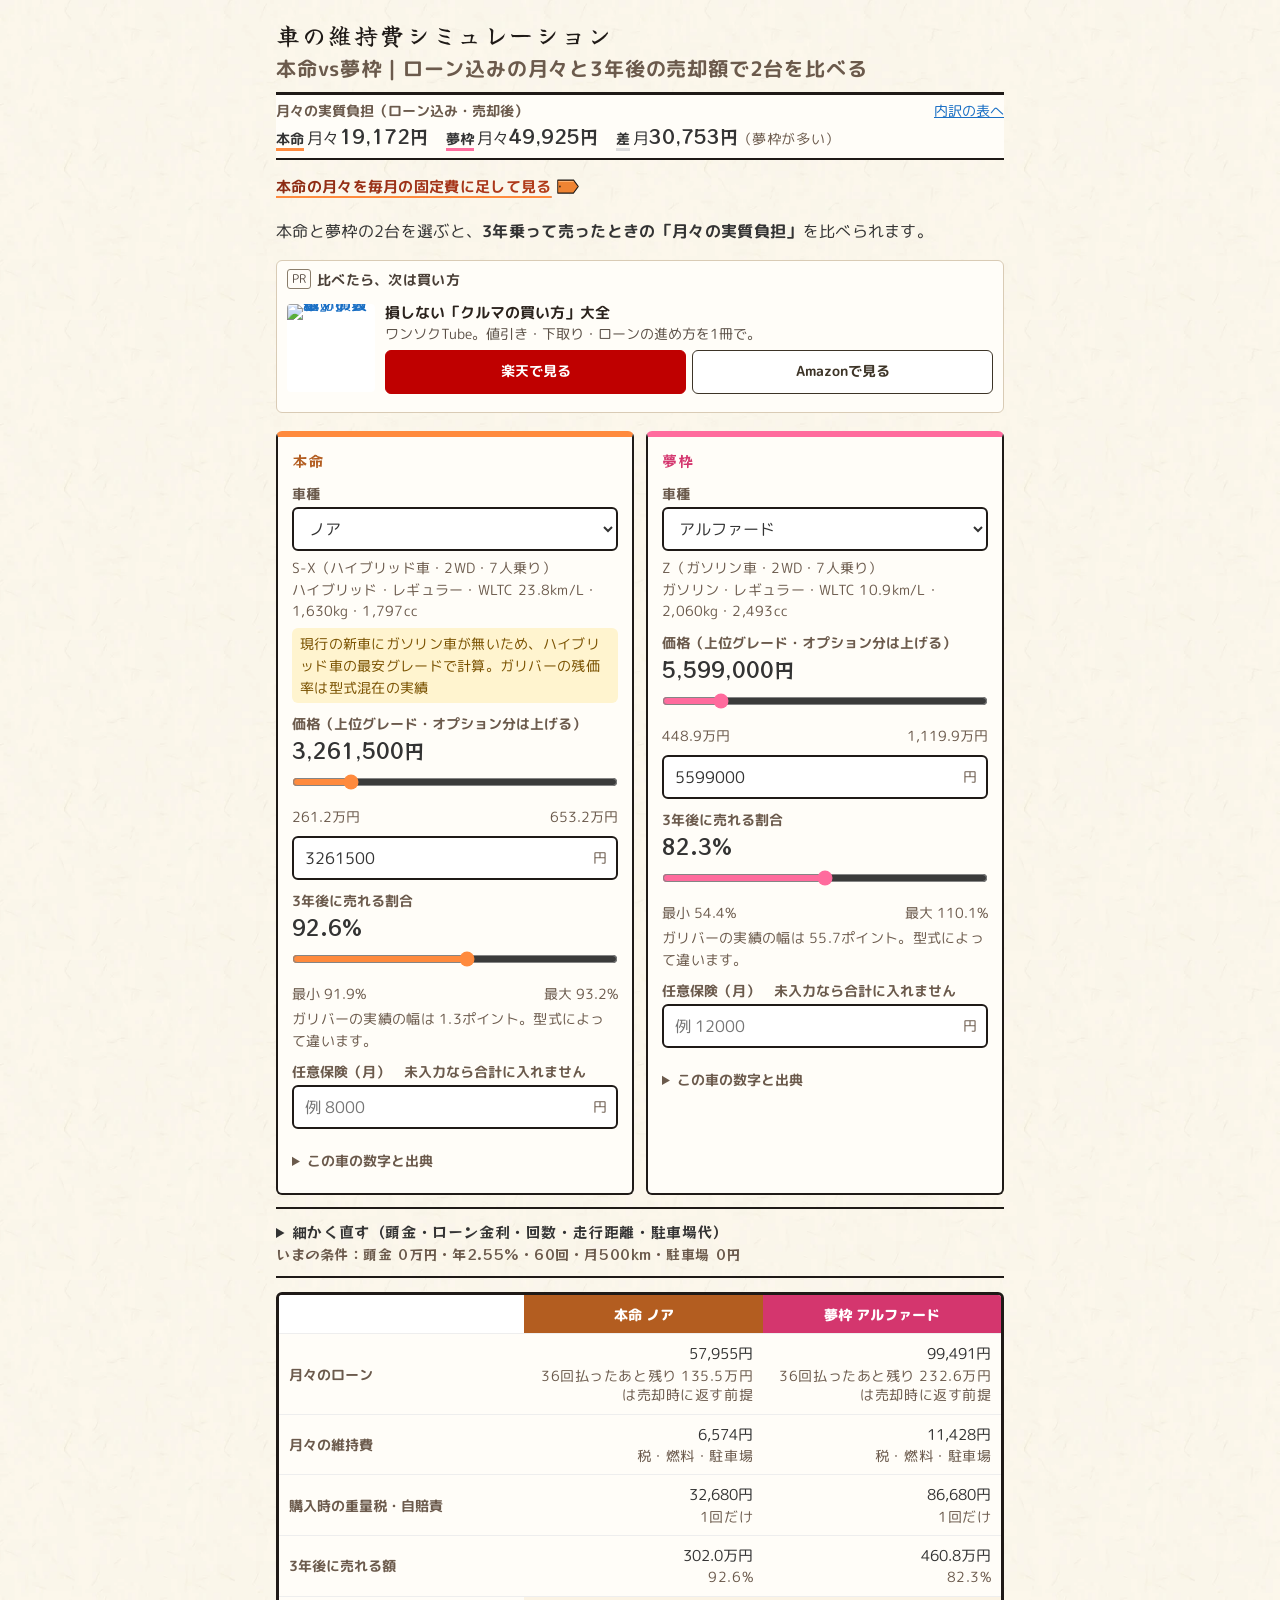
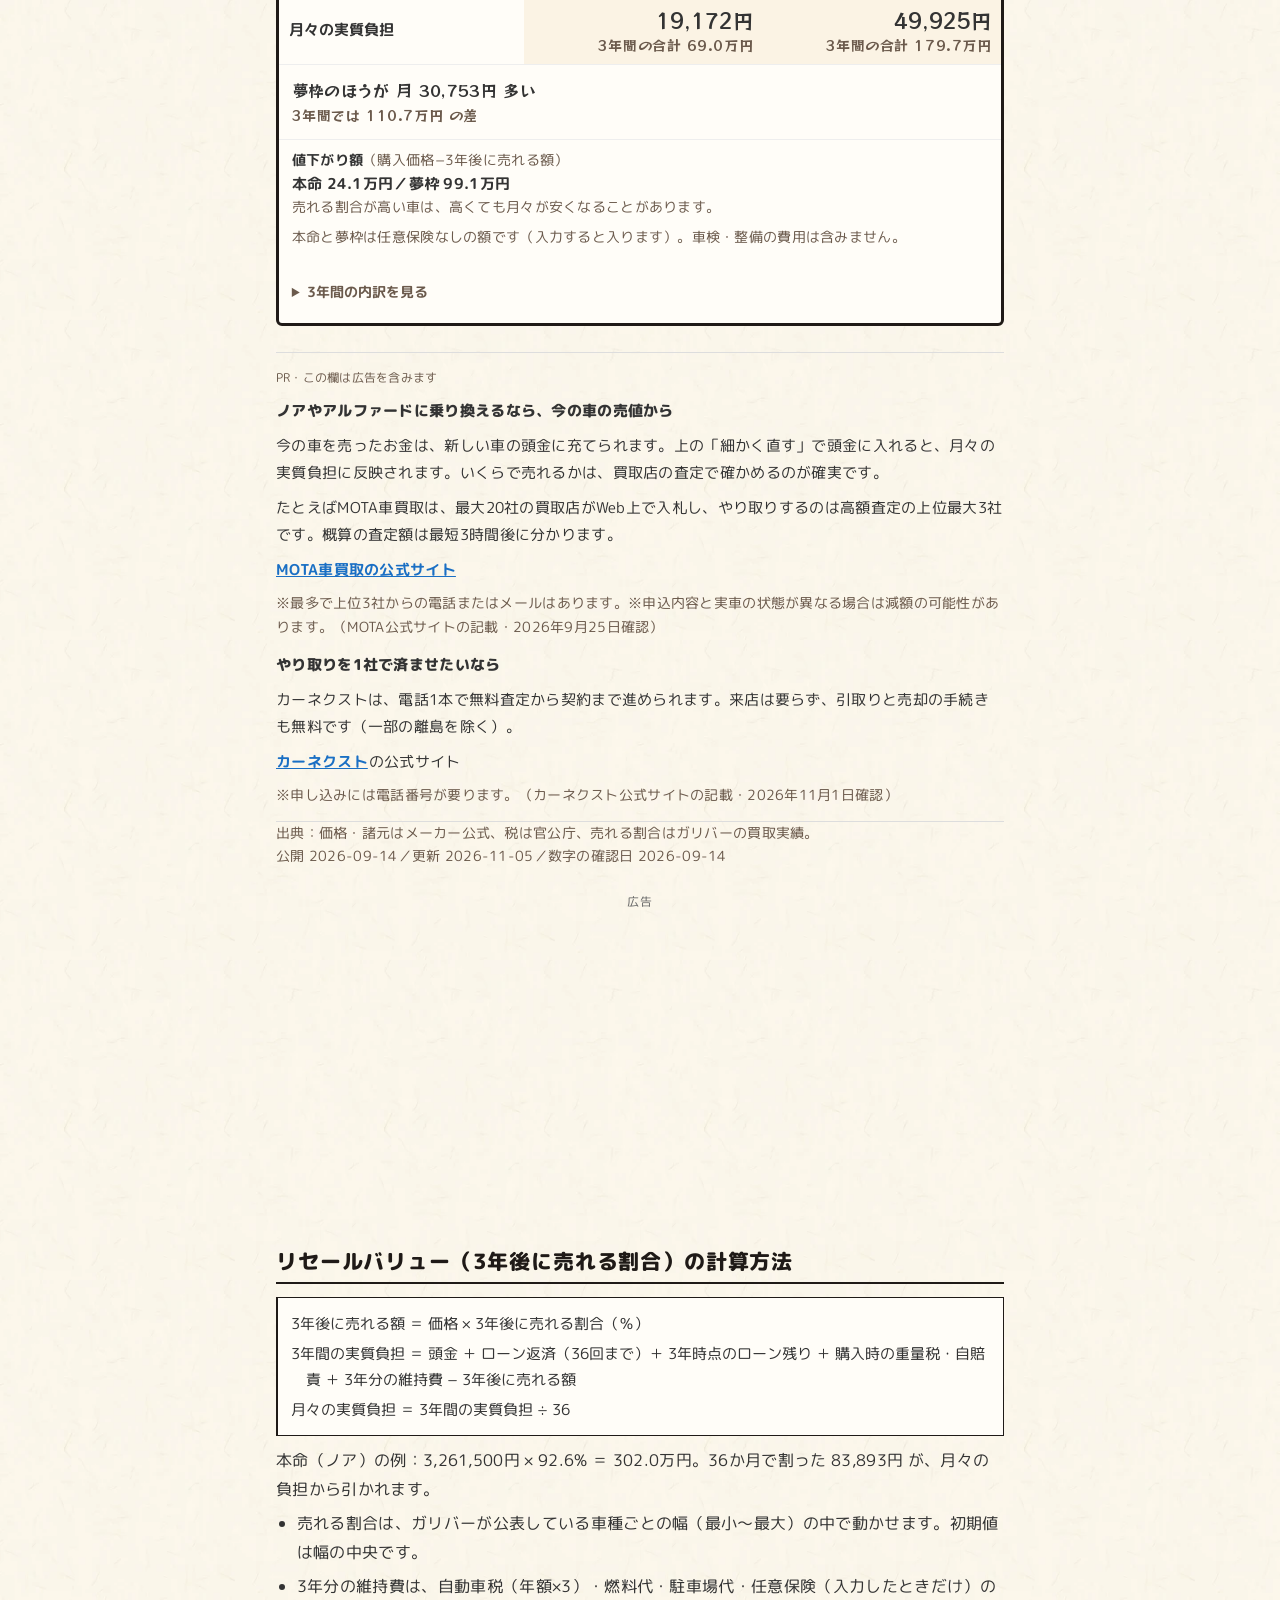
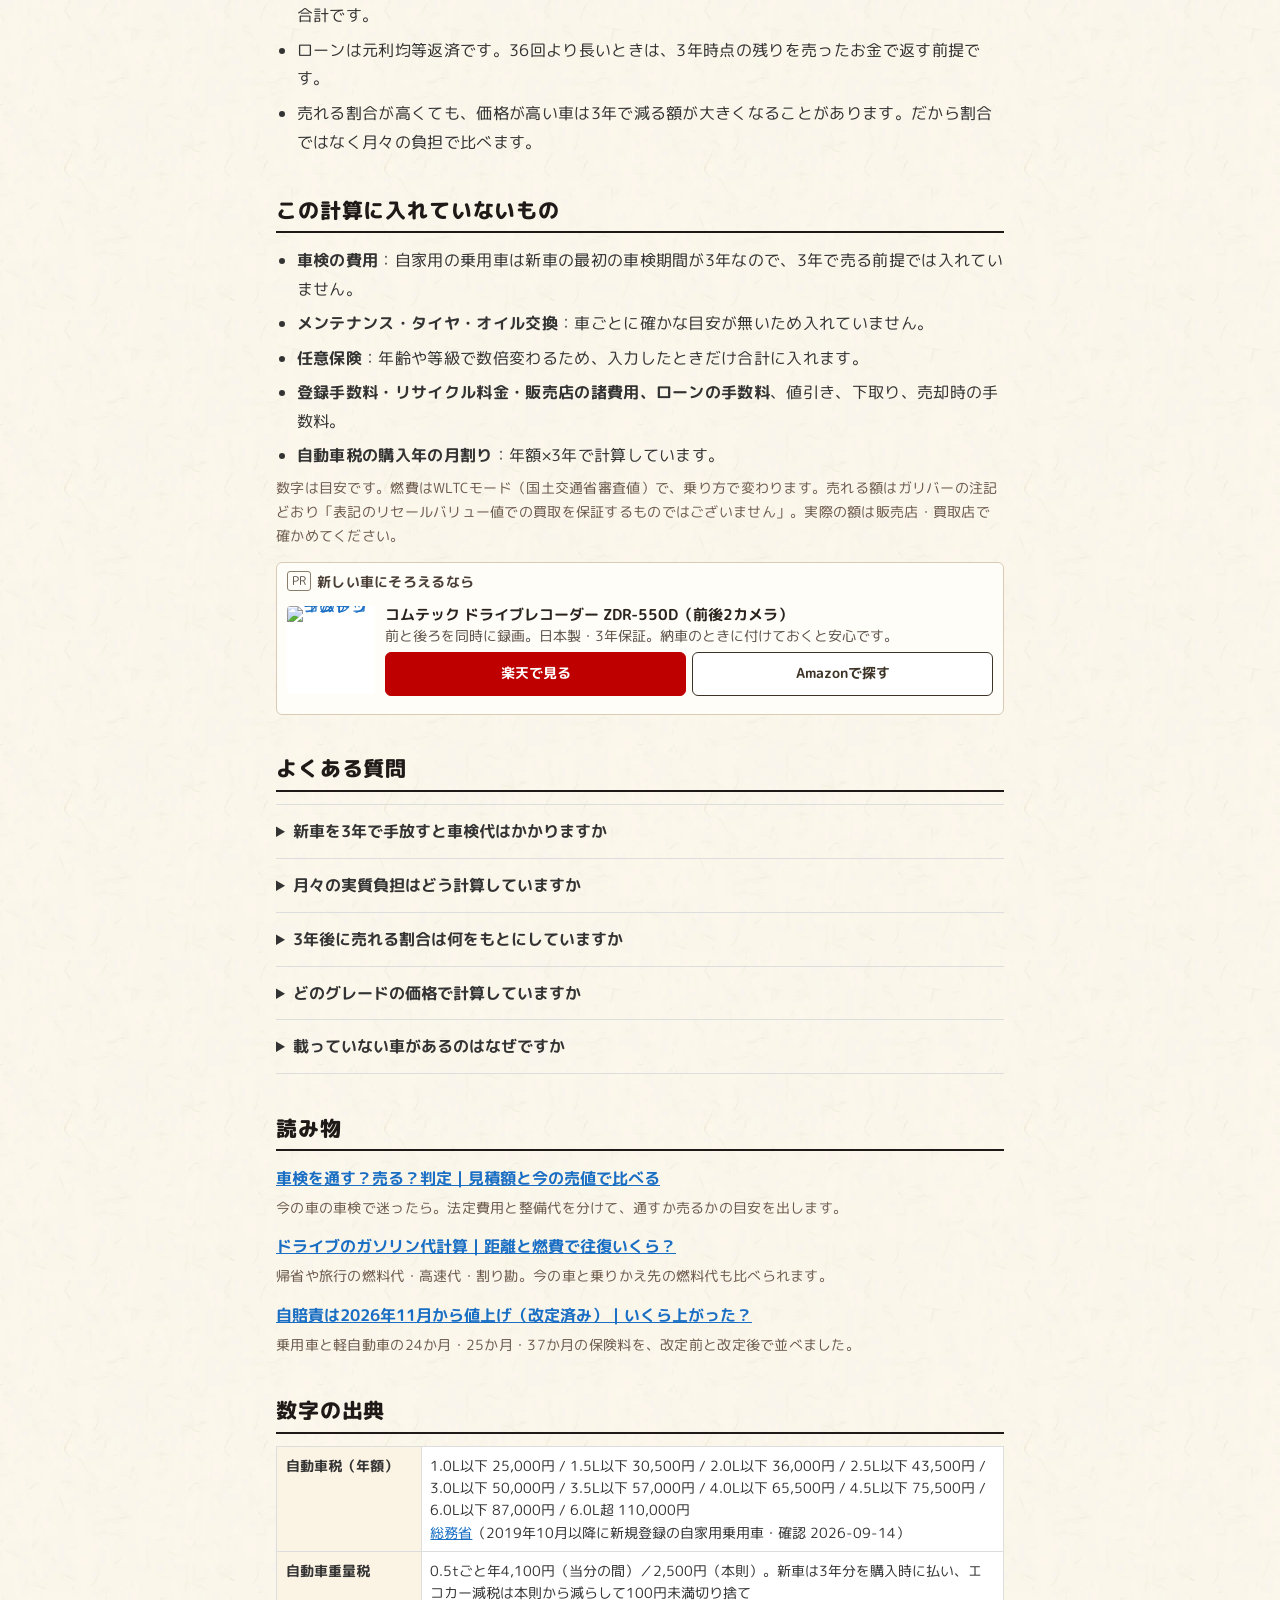
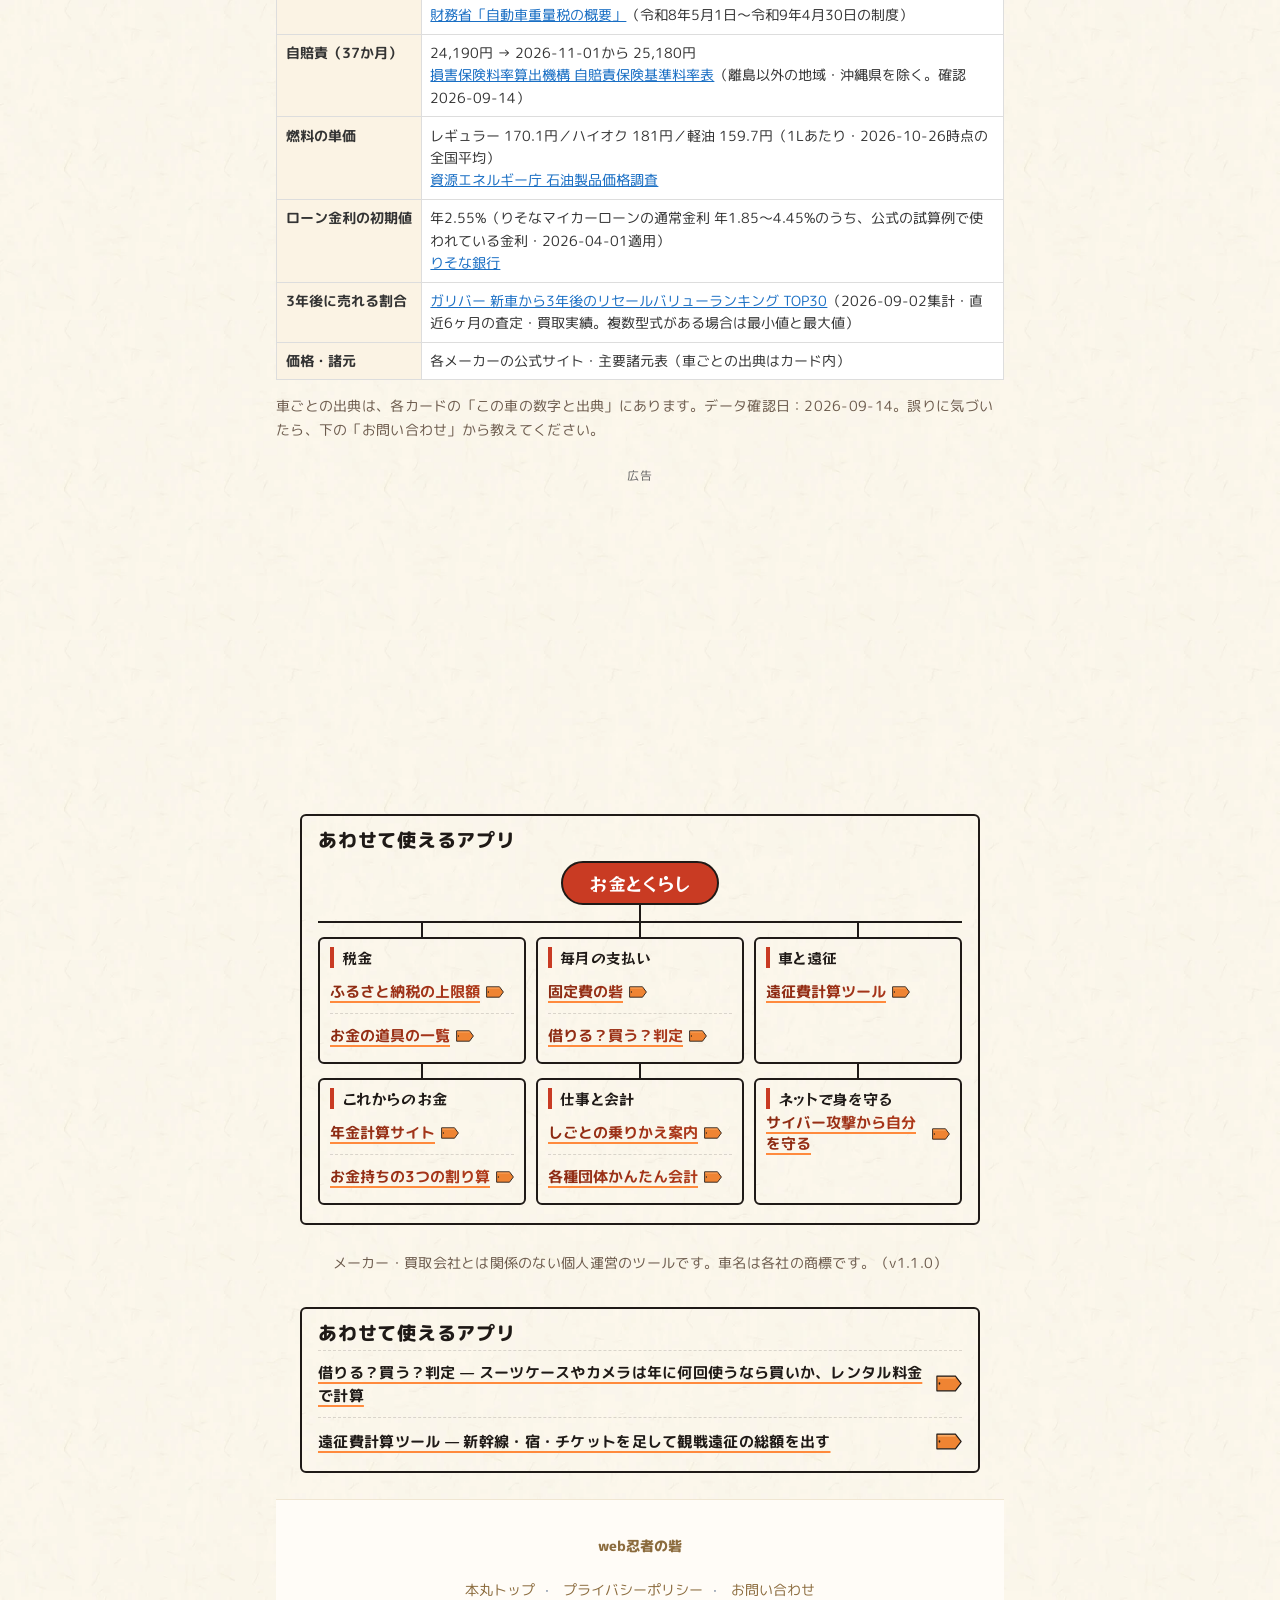
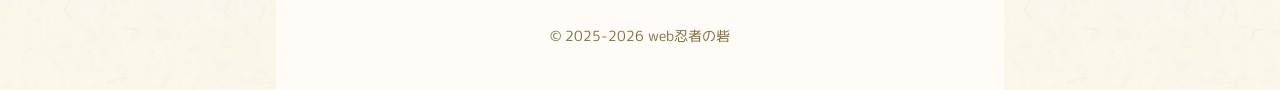
==== commit 7a21905d: "「この計算に入れていないもの」の下にドライブレコーダーの商品カード（楽天の画像・PR） Co-Authored-By: Claude Opus 5.5 <noreply@anthropic.com>" ====
--- a/index.html
+++ b/index.html
@@ -326,9 +326,9 @@
 <aside class="k-aff" data-zone="affiliate_car_top">
   <p class="k-aff-h"><span class="k-aff-pr">PR</span>比べたら、次は買い方</p>
   <div class="k-aff-item">
-    <a class="k-aff-img" href="https://hb.afl.rakuten.co.jp/hgc/11008fdf.72a391c0.11008fe0.307a7b09/?pc=https%3A%2F%2Fbooks.rakuten.co.jp%2Frb%2F18070654%2F&amp;m=https%3A%2F%2Fbooks.rakuten.co.jp%2Frb%2F18070654%2F" target="_blank" rel="nofollow sponsored noopener" data-store="rakuten" data-item="kaikata_taizen"><img src="https://thumbnail.image.rakuten.co.jp/@0_mall/book/cabinet/2962/9784046072962_1_9.jpg?_ex=200x200" width="88" height="88" loading="lazy" alt="本「損しない「クルマの買い方」大全」の表紙"></a>
+    <a class="k-aff-img" href="https://hb.afl.rakuten.co.jp/hgc/11008fdf.72a391c0.11008fe0.307a7b09/_RTLink159750?pc=https%3A%2F%2Fbooks.rakuten.co.jp%2Frb%2F18070654%2F&amp;m=https%3A%2F%2Fbooks.rakuten.co.jp%2Frb%2F18070654%2F" target="_blank" rel="nofollow sponsored noopener" data-store="rakuten" data-item="kaikata_taizen"><img src="https://thumbnail.image.rakuten.co.jp/@0_mall/book/cabinet/2962/9784046072962_1_9.jpg?_ex=200x200" width="88" height="88" loading="lazy" alt="本「損しない「クルマの買い方」大全」の表紙"></a>
     <div class="k-aff-txt"><b>損しない「クルマの買い方」大全</b><span class="k-aff-desc">ワンソクTube。値引き・下取り・ローンの進め方を1冊で。</span>
-      <div class="k-aff-btns"><a class="k-aff-rakuten" href="https://hb.afl.rakuten.co.jp/hgc/11008fdf.72a391c0.11008fe0.307a7b09/?pc=https%3A%2F%2Fbooks.rakuten.co.jp%2Frb%2F18070654%2F&amp;m=https%3A%2F%2Fbooks.rakuten.co.jp%2Frb%2F18070654%2F" target="_blank" rel="nofollow sponsored noopener" data-store="rakuten" data-item="kaikata_taizen">楽天で見る</a><a class="k-aff-amazon" href="https://www.amazon.co.jp/dp/4046072962?tag=kkp15-22" target="_blank" rel="nofollow sponsored noopener" data-store="amazon" data-item="kaikata_taizen" onclick="if(typeof gtag==='function')gtag('event','aff_amazon_book')">Amazonで見る</a></div></div>
+      <div class="k-aff-btns"><a class="k-aff-rakuten" href="https://hb.afl.rakuten.co.jp/hgc/11008fdf.72a391c0.11008fe0.307a7b09/_RTLink159750?pc=https%3A%2F%2Fbooks.rakuten.co.jp%2Frb%2F18070654%2F&amp;m=https%3A%2F%2Fbooks.rakuten.co.jp%2Frb%2F18070654%2F" target="_blank" rel="nofollow sponsored noopener" data-store="rakuten" data-item="kaikata_taizen">楽天で見る</a><a class="k-aff-amazon" href="https://www.amazon.co.jp/dp/4046072962?tag=kkp15-22" target="_blank" rel="nofollow sponsored noopener" data-store="amazon" data-item="kaikata_taizen" onclick="if(typeof gtag==='function')gtag('event','aff_amazon_book')">Amazonで見る</a></div></div>
   </div>
 </aside>
 
@@ -471,6 +471,17 @@
   </ul>
   <p class="note" style="margin:.4rem 0 0">数字は目安です。燃費はWLTCモード（国土交通省審査値）で、乗り方で変わります。売れる額はガリバーの注記どおり「表記のリセールバリュー値での買取を保証するものではございません」。実際の額は販売店・買取店で確かめてください。</p>
 </div>
+
+<!-- 2026-11-26 関連商品（結果と広告より下・「この計算に入れていないもの」の下。入力と結果は押し下げない） -->
+<aside class="k-aff" data-zone="affiliate_car_more">
+  <p class="k-aff-h"><span class="k-aff-pr">PR</span>新しい車にそろえるなら</p>
+  <div class="k-aff-item">
+    <a class="k-aff-img" href="https://hb.afl.rakuten.co.jp/hgc/11008fdf.72a391c0.11008fe0.307a7b09/_RTLink159750?pc=https%3A%2F%2Fitem.rakuten.co.jp%2Fsyatihoko%2Fzdr-550d%2F&amp;m=https%3A%2F%2Fitem.rakuten.co.jp%2Fsyatihoko%2Fzdr-550d%2F" target="_blank" rel="nofollow sponsored noopener" data-store="rakuten" data-item="comtec_zdr550d"><img src="https://thumbnail.image.rakuten.co.jp/@0_mall/syatihoko/cabinet/02548057/1-550d.jpg?_ex=200x200" width="88" height="88" loading="lazy" alt="コムテックのドライブレコーダー"></a>
+    <div class="k-aff-txt"><b>コムテック ドライブレコーダー ZDR-550D（前後2カメラ）</b><span class="k-aff-desc">前と後ろを同時に録画。日本製・3年保証。納車のときに付けておくと安心です。</span>
+      <div class="k-aff-btns"><a class="k-aff-rakuten" href="https://hb.afl.rakuten.co.jp/hgc/11008fdf.72a391c0.11008fe0.307a7b09/_RTLink159750?pc=https%3A%2F%2Fitem.rakuten.co.jp%2Fsyatihoko%2Fzdr-550d%2F&amp;m=https%3A%2F%2Fitem.rakuten.co.jp%2Fsyatihoko%2Fzdr-550d%2F" target="_blank" rel="nofollow sponsored noopener" data-store="rakuten" data-item="comtec_zdr550d">楽天で見る</a><a class="k-aff-amazon" href="https://www.amazon.co.jp/s?k=%E3%82%B3%E3%83%A0%E3%83%86%E3%83%83%E3%82%AF+ZDR-550D&amp;tag=kkp15-22" target="_blank" rel="nofollow sponsored noopener" data-store="amazon" data-item="comtec_zdr550d">Amazonで探す</a></div></div>
+  </div>
+</aside>
+
 
 <h2>よくある質問</h2>
 <div class="faq">
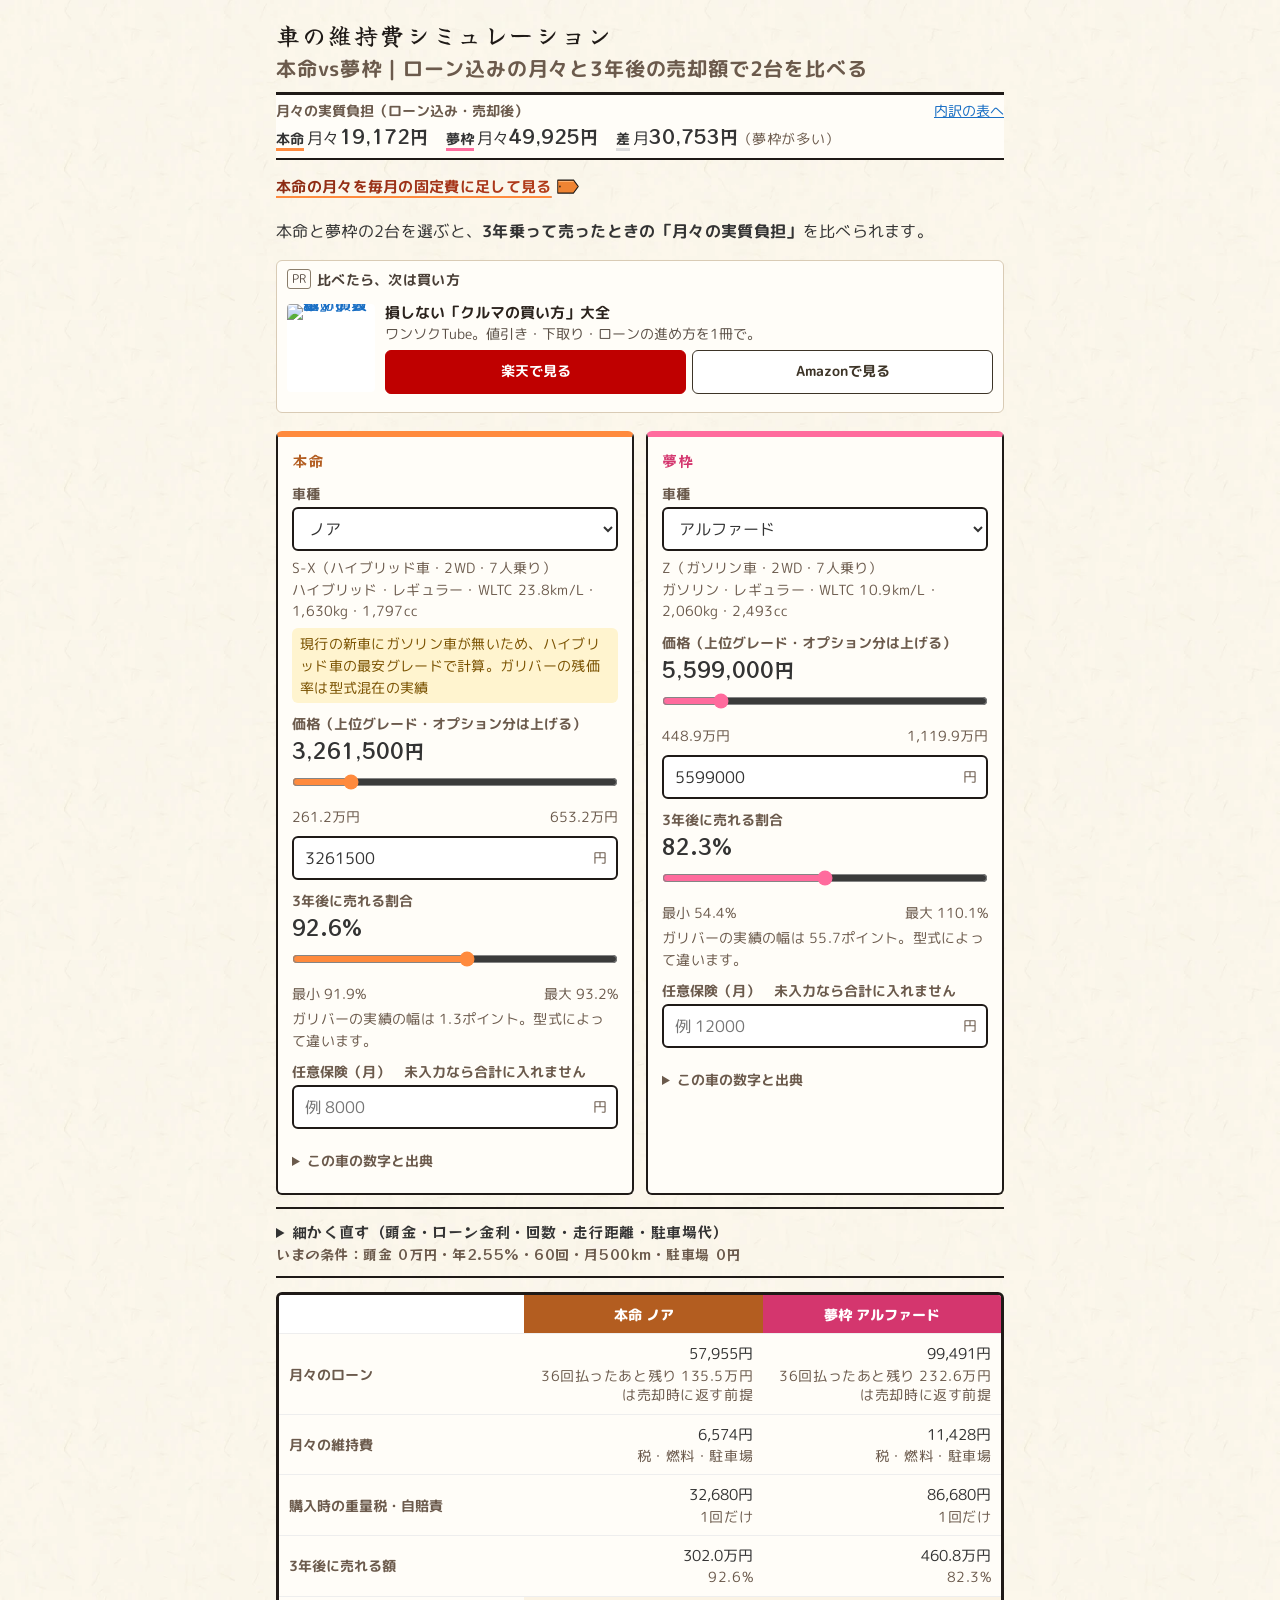
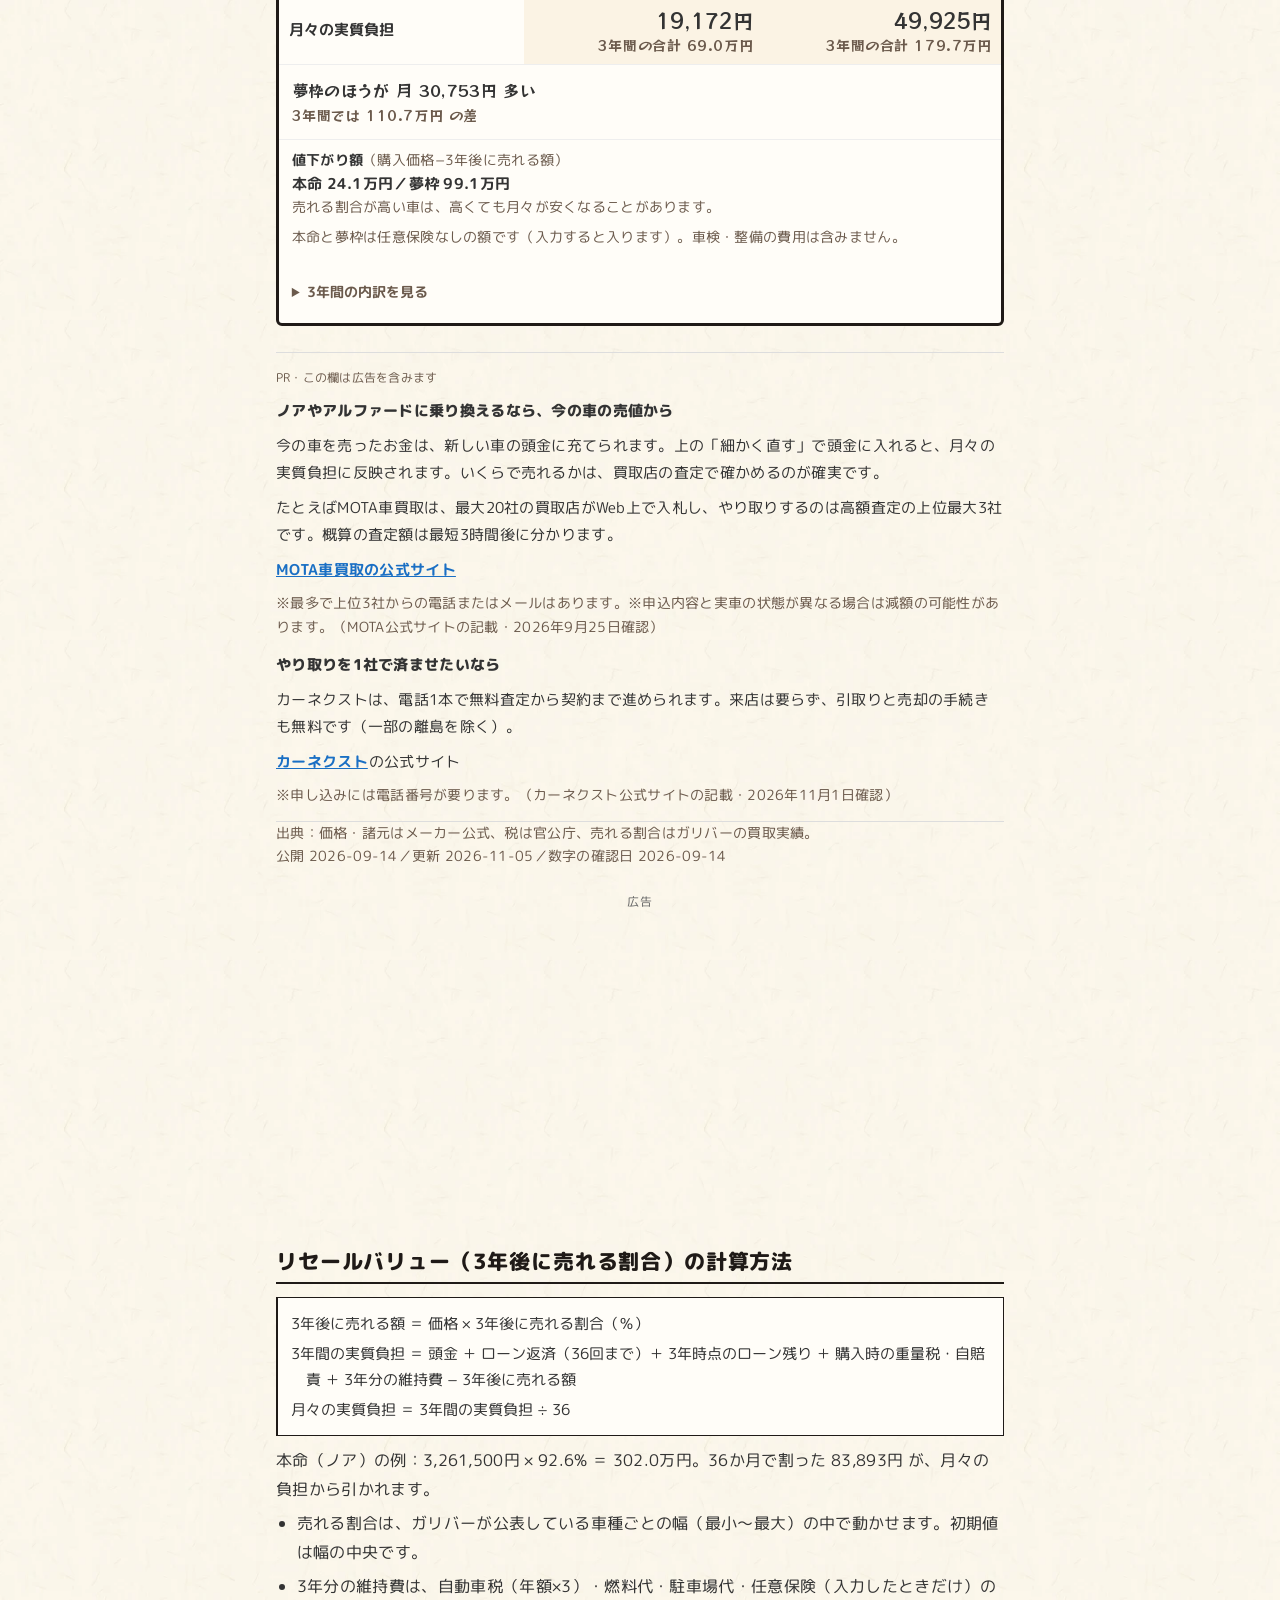
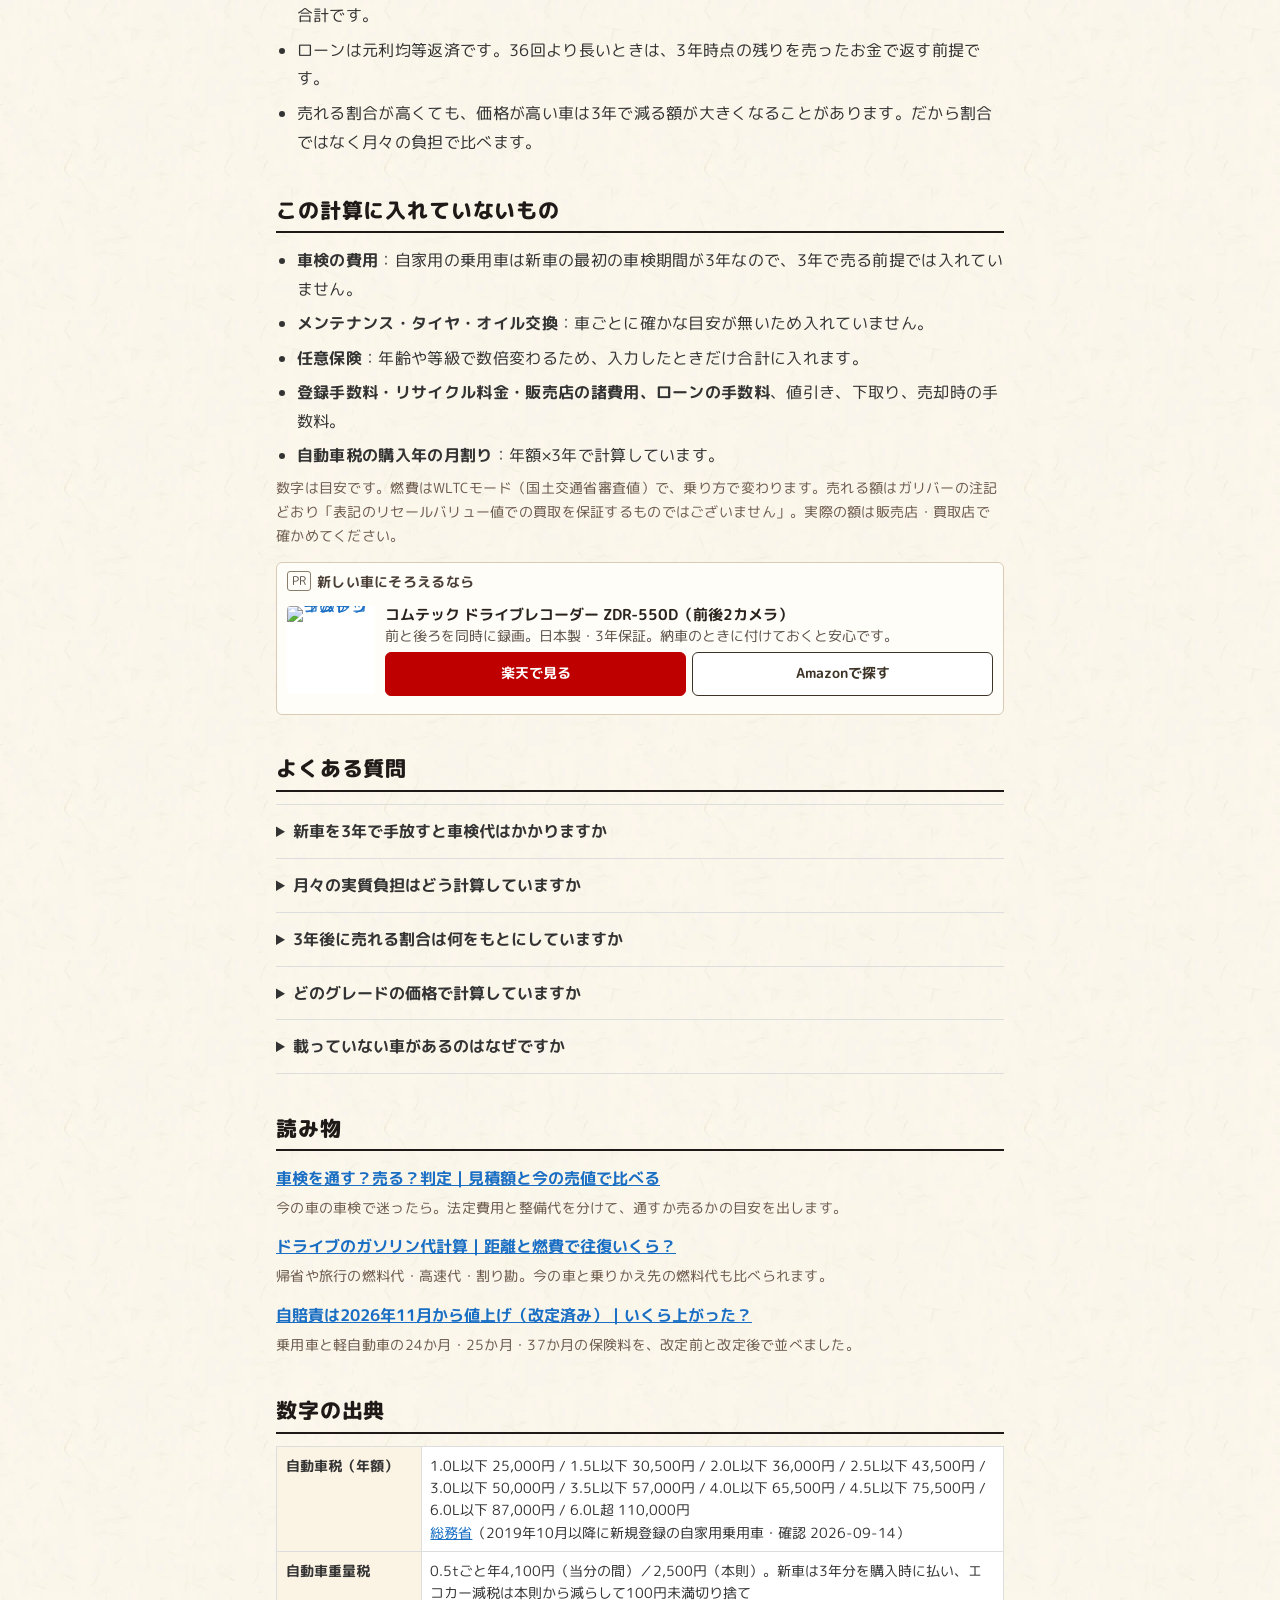
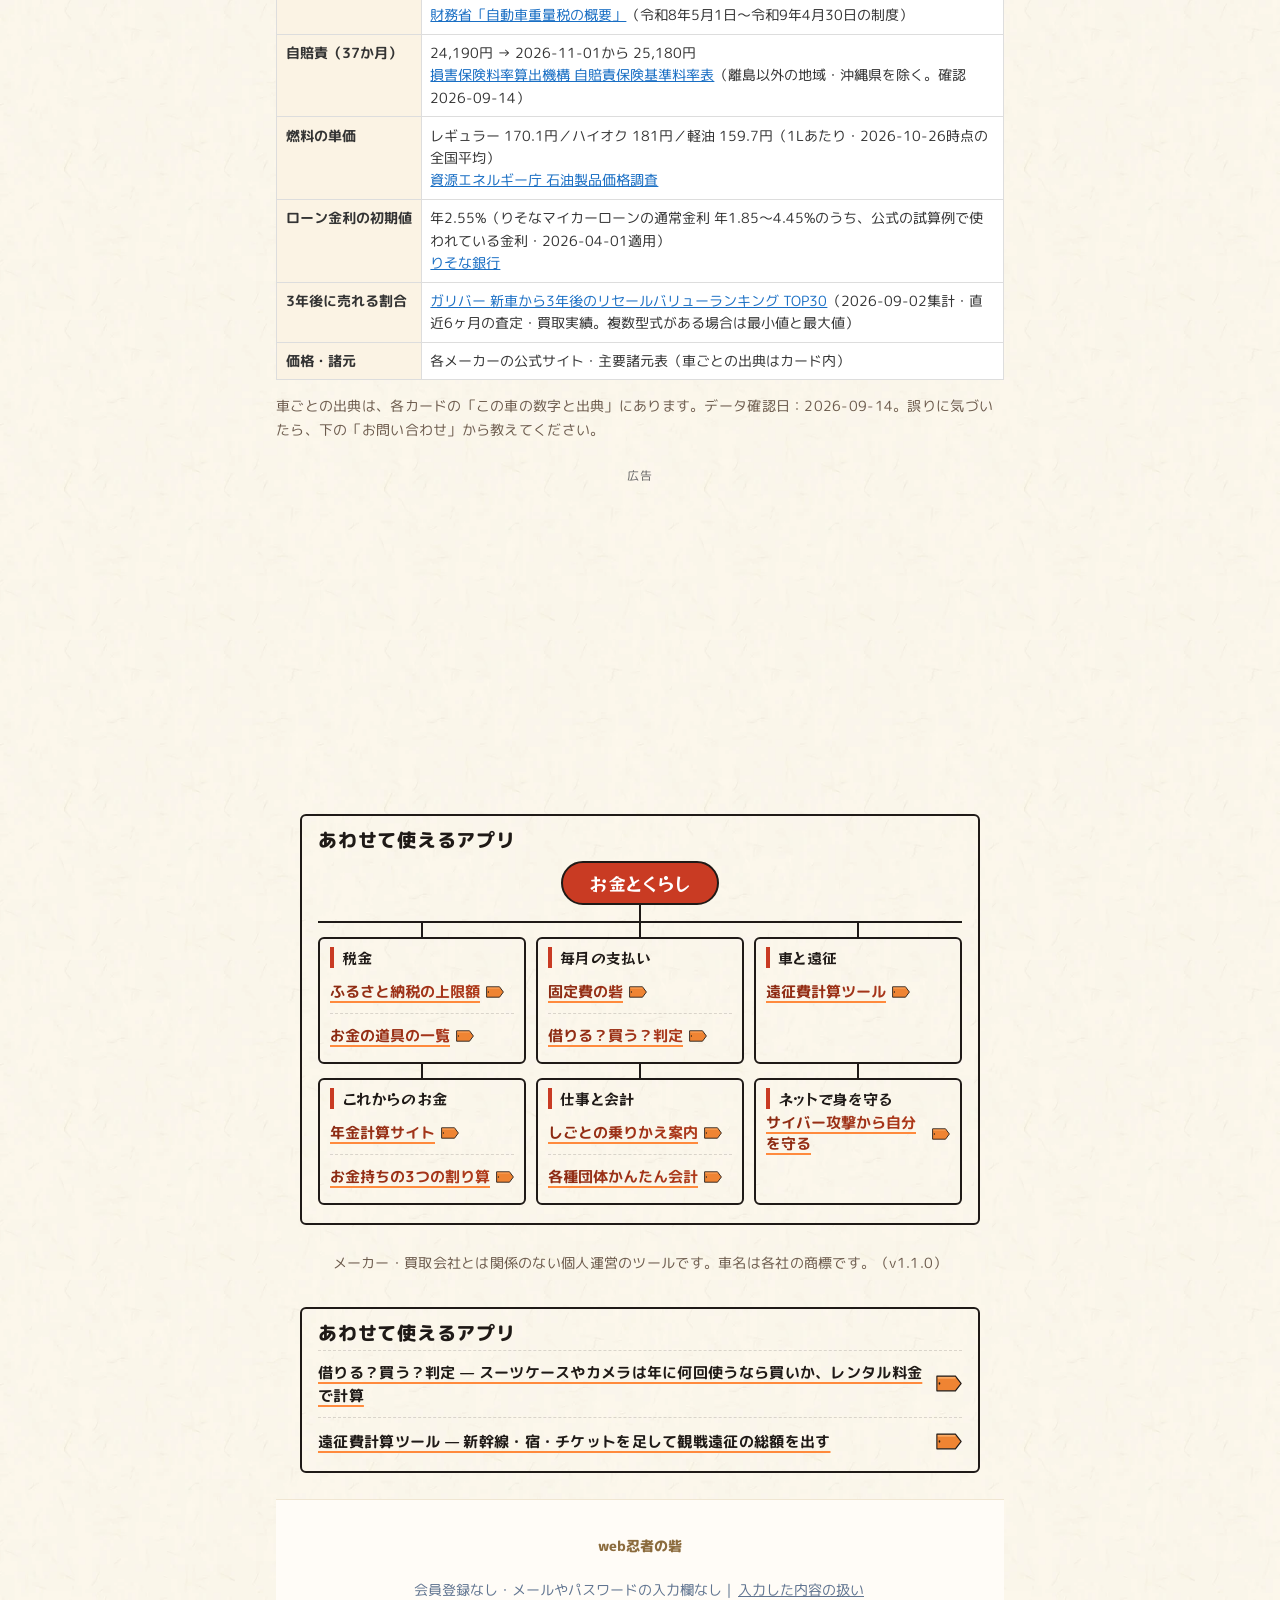
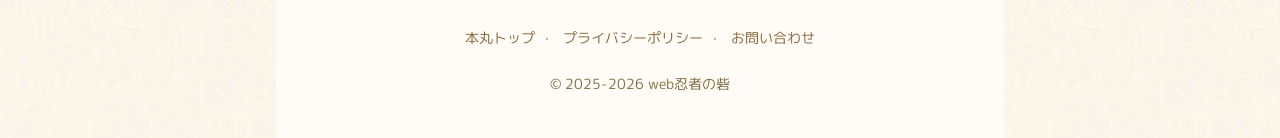
==== commit 875c51ea: "共通フッターに「会員登録なし・メールやパスワードの入力欄なし」の1行を足す プライバシーポリシーの新しい節「入力した内容と端末への保存」へのリンクつき。  Co-Authored-By: Claude" ====
--- a/index.html
+++ b/index.html
@@ -540,6 +540,7 @@
 <!-- WEBNINJA_UNIFIED_FOOTER -->
 <footer style="text-align:center;padding:2rem 1rem 2.5rem;font-size:.875rem;color:#607490;line-height:2;border-top:1px solid #f0e6d2;margin-top:1.6rem;background:#fffcf7;">
   <div style="font-weight:800;color:#8b6b3d;font-size:.875rem;margin-bottom:0.4rem;">web忍者の砦</div>
+  <div class="kkp-anshin">会員登録なし・メールやパスワードの入力欄なし｜<a href="https://privacypolicy.kkpwebninja.com/#nyuryoku" target="_blank" rel="noopener" style="color:inherit;text-decoration:underline;display:inline-block;padding:10px 2px;">入力した内容の扱い</a></div>
   <div>
     <a href="https://kkpwebninja.com/" target="_blank" rel="noopener" style="display:inline-block;padding:10px 2px;color:#8b6b3d;text-decoration:none;margin:0 0.5rem;">本丸トップ</a>·
     <a href="https://privacypolicy.kkpwebninja.com/" target="_blank" rel="noopener" style="display:inline-block;padding:10px 2px;color:#8b6b3d;text-decoration:none;margin:0 0.5rem;">プライバシーポリシー</a>·
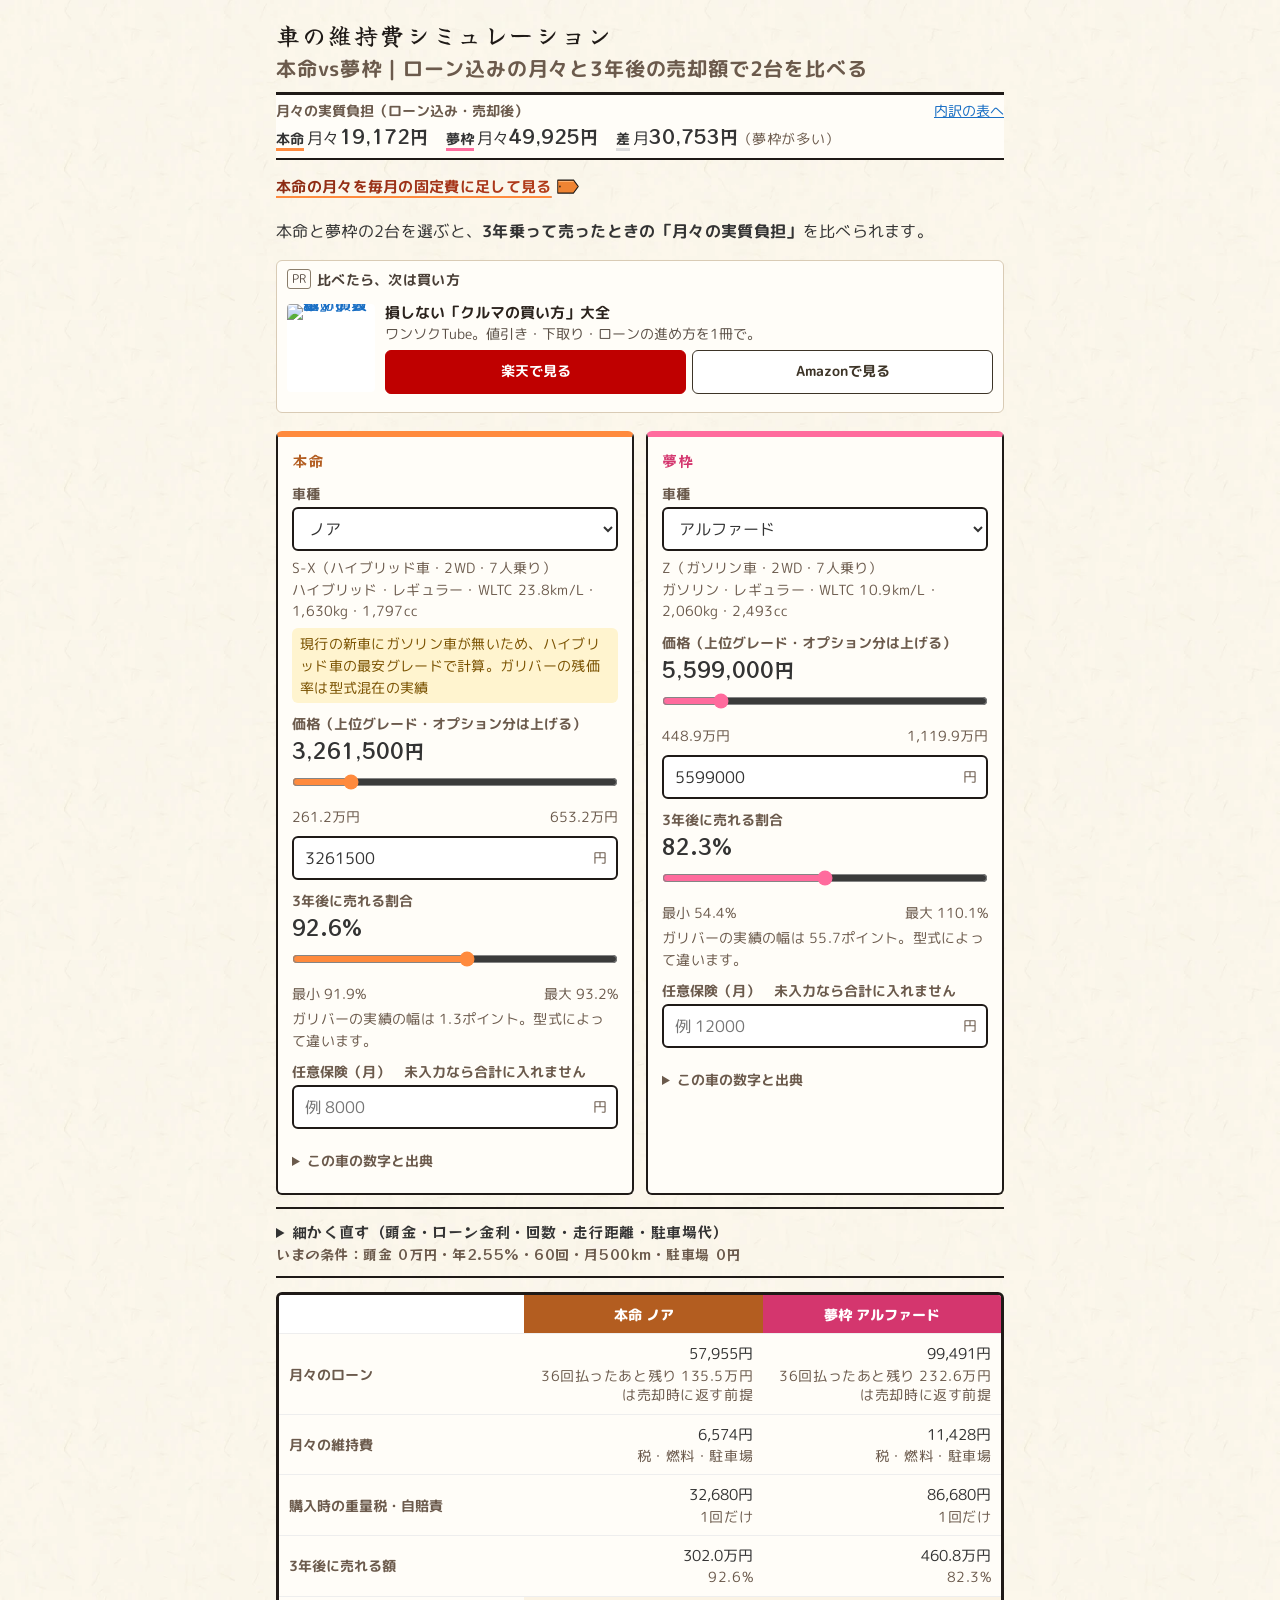
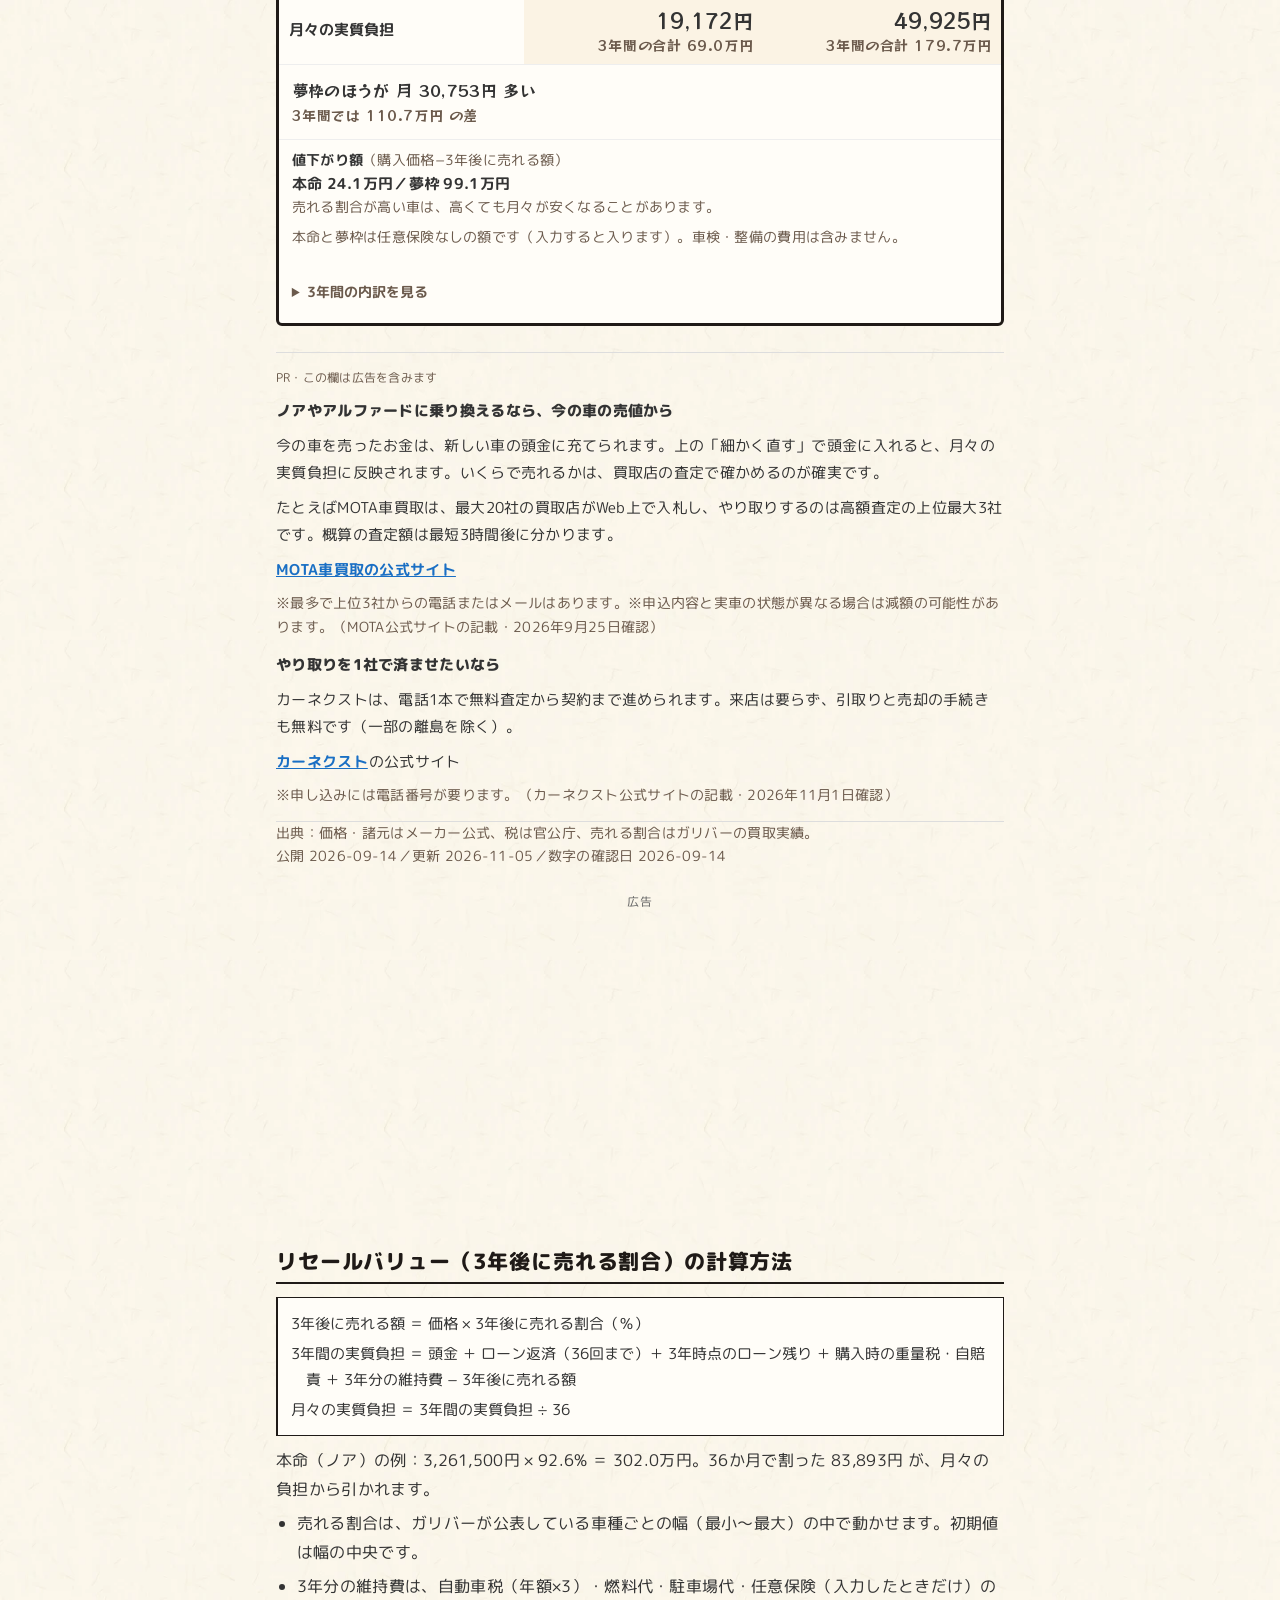
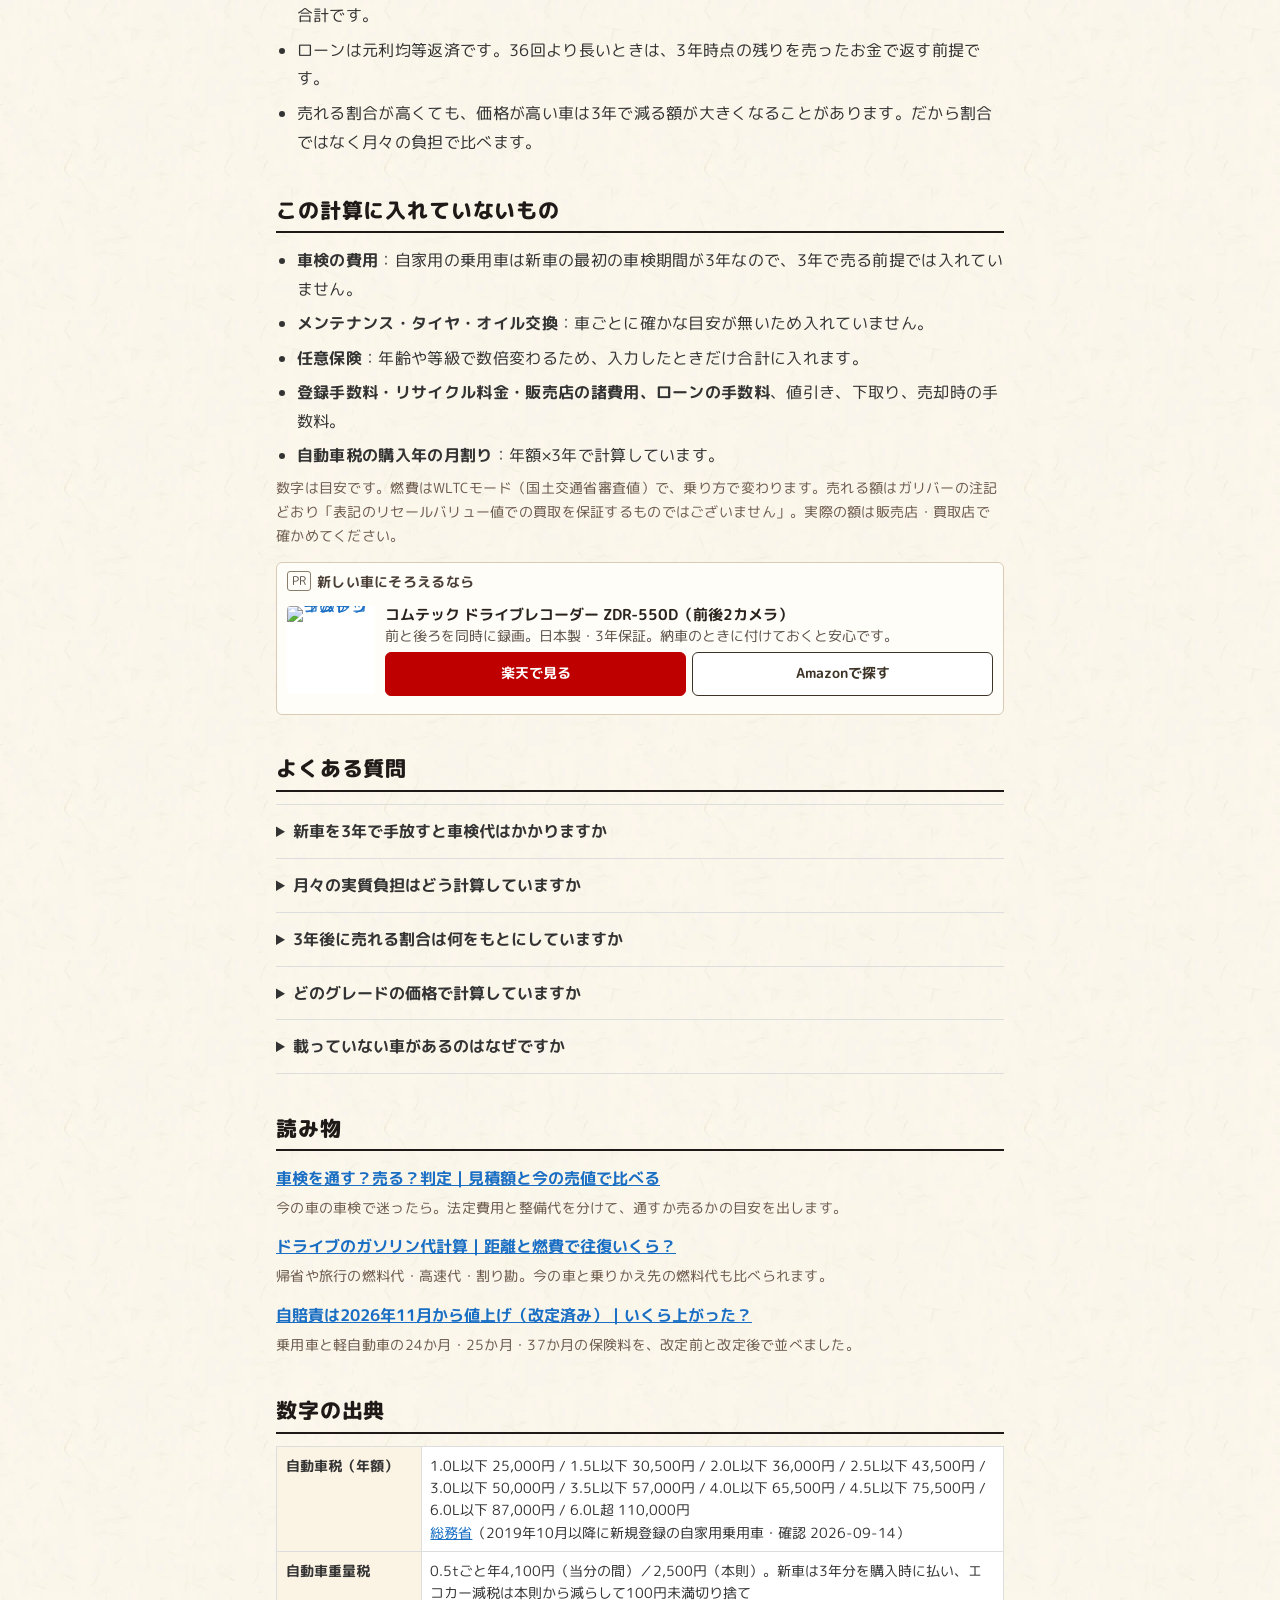
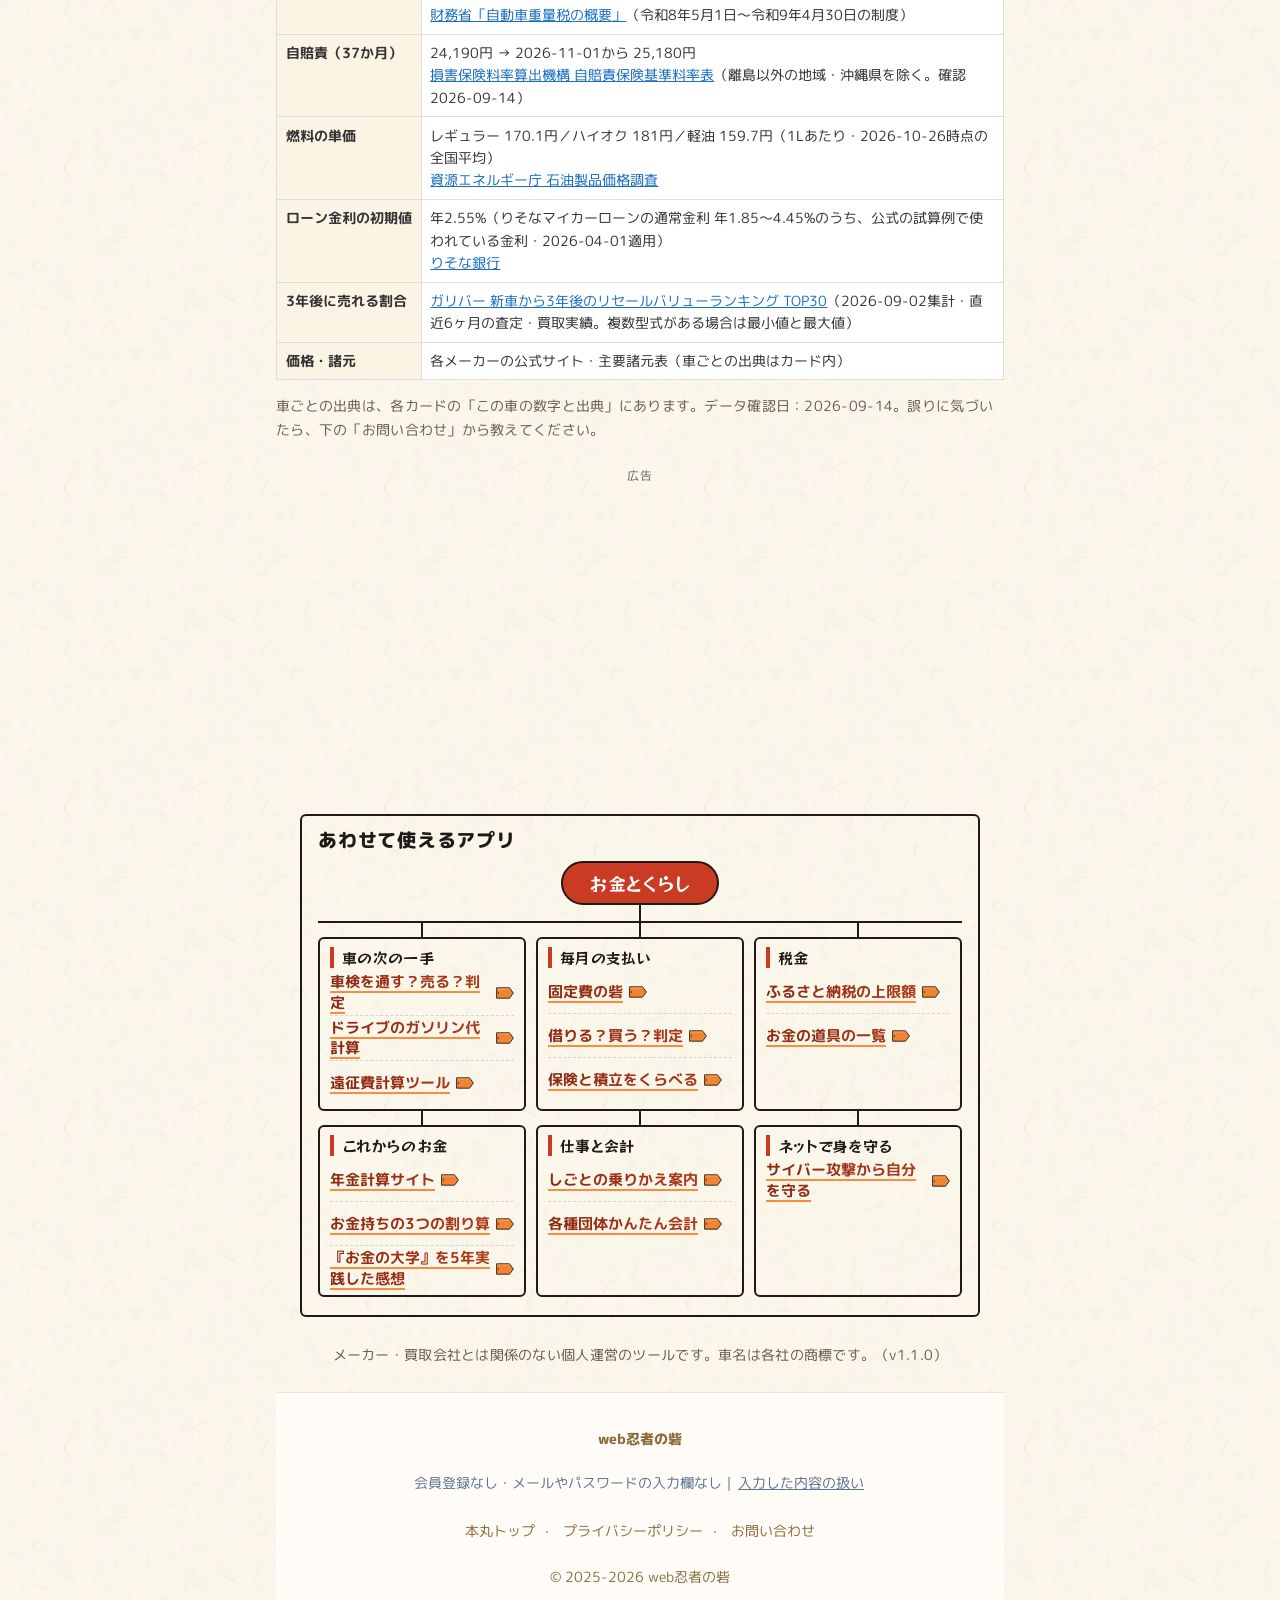
==== commit 596936ee: "トップの関連欄を1つのk-mapにまとめ車の次の一手を足す。車検・ドライブのページと記事（生成元 build_articles.mjs）にも関連リンク Co-Authored-By: Claude O" ====
--- a/index.html
+++ b/index.html
@@ -525,17 +525,10 @@
 <!-- WEBNINJA_RELATED_APPS -->
 <div class="kkp-rel" style="max-width:680px;margin:2rem auto 0;padding:1rem 1.2rem;background:#fffcf7;border:1px solid #f0e6d2;border-radius:12px;font-family:inherit;">
   <div style="font-weight:800;color:#8b6b3d;font-size:0.9rem;margin-bottom:0.3rem;">あわせて使えるアプリ</div>
-  <div class="k-map"><div class="k-map-core"><span>お金とくらし</span></div><div class="k-map-b"><div class="k-map-br"><p class="k-map-h">税金</p><a class="k-link" href="https://kkpwebninja.com/furusato/">ふるさと納税の上限額</a><a class="k-link" href="https://kkpwebninja.com/money/">お金の道具の一覧</a></div><div class="k-map-br"><p class="k-map-h">毎月の支払い</p><a class="k-link" href="https://kotei.kkpwebninja.com/">固定費の砦</a><a class="k-link" href="https://rentbuy.kkpwebninja.com/">借りる？買う？判定</a></div><div class="k-map-br"><p class="k-map-h">車と遠征</p><a class="k-link" href="https://ensei.kkpwebninja.com/">遠征費計算ツール</a></div><div class="k-map-br"><p class="k-map-h">これからのお金</p><a class="k-link" href="https://nenkin-sim.kkpwebninja.com/">年金計算サイト</a><a class="k-link" href="https://3warizan.kkpwebninja.com/">お金持ちの3つの割り算</a></div><div class="k-map-br"><p class="k-map-h">仕事と会計</p><a class="k-link" href="https://shigoto.kkpwebninja.com/">しごとの乗りかえ案内</a><a class="k-link" href="https://chokai-kaikei.kkpwebninja.com/">各種団体かんたん会計</a></div><div class="k-map-br"><p class="k-map-h">ネットで身を守る</p><a class="k-link" href="https://mamoru.kkpwebninja.com/">サイバー攻撃から自分を守る</a></div></div></div>
+  <div class="k-map"><div class="k-map-core"><span>お金とくらし</span></div><div class="k-map-b"><div class="k-map-br"><p class="k-map-h">車の次の一手</p><a class="k-link" href="https://car.kkpwebninja.com/shaken/">車検を通す？売る？判定</a><a class="k-link" href="https://car.kkpwebninja.com/drive/">ドライブのガソリン代計算</a><a class="k-link" href="https://ensei.kkpwebninja.com/">遠征費計算ツール</a></div><div class="k-map-br"><p class="k-map-h">毎月の支払い</p><a class="k-link" href="https://kotei.kkpwebninja.com/">固定費の砦</a><a class="k-link" href="https://rentbuy.kkpwebninja.com/">借りる？買う？判定</a><a class="k-link" href="https://kkpwebninja.com/hoken-tsumitate/">保険と積立をくらべる</a></div><div class="k-map-br"><p class="k-map-h">税金</p><a class="k-link" href="https://kkpwebninja.com/furusato/">ふるさと納税の上限額</a><a class="k-link" href="https://kkpwebninja.com/money/">お金の道具の一覧</a></div><div class="k-map-br"><p class="k-map-h">これからのお金</p><a class="k-link" href="https://nenkin-sim.kkpwebninja.com/">年金計算サイト</a><a class="k-link" href="https://3warizan.kkpwebninja.com/">お金持ちの3つの割り算</a><a class="k-link" href="https://kkpwebninja.com/blog/book/okane-no-daigaku-5nen">『お金の大学』を5年実践した感想</a></div><div class="k-map-br"><p class="k-map-h">仕事と会計</p><a class="k-link" href="https://shigoto.kkpwebninja.com/">しごとの乗りかえ案内</a><a class="k-link" href="https://chokai-kaikei.kkpwebninja.com/">各種団体かんたん会計</a></div><div class="k-map-br"><p class="k-map-h">ネットで身を守る</p><a class="k-link" href="https://mamoru.kkpwebninja.com/">サイバー攻撃から自分を守る</a></div></div></div>
 </div>
 
 <p class="note" style="text-align:center;margin:1.6rem 0 0">メーカー・買取会社とは関係のない個人運営のツールです。車名は各社の商標です。（v1.1.0）</p>
-
-<!-- WEBNINJA_RELATED_APPS -->
-<div class="kkp-rel" style="max-width:680px;margin:2rem auto 0;padding:1rem 1.2rem;background:#fffcf7;border:1px solid #f0e6d2;border-radius:12px;font-family:inherit;">
-  <div style="font-weight:800;color:#8b6b3d;font-size:0.9rem;margin-bottom:0.3rem;">あわせて使えるアプリ</div>
-  <a href="https://rentbuy.kkpwebninja.com/" style="display:block;padding:0.4rem 0;color:#1565c0;text-decoration:none;font-size:0.92rem;line-height:1.6;border-top:1px solid #f3ecd9;">借りる？買う？判定 — スーツケースやカメラは年に何回使うなら買いか、レンタル料金で計算</a>
-  <a href="https://ensei.kkpwebninja.com/" style="display:block;padding:0.4rem 0;color:#1565c0;text-decoration:none;font-size:0.92rem;line-height:1.6;border-top:1px solid #f3ecd9;">遠征費計算ツール — 新幹線・宿・チケットを足して観戦遠征の総額を出す</a>
-</div>
 
 <!-- WEBNINJA_UNIFIED_FOOTER -->
 <footer style="text-align:center;padding:2rem 1rem 2.5rem;font-size:.875rem;color:#607490;line-height:2;border-top:1px solid #f0e6d2;margin-top:1.6rem;background:#fffcf7;">
